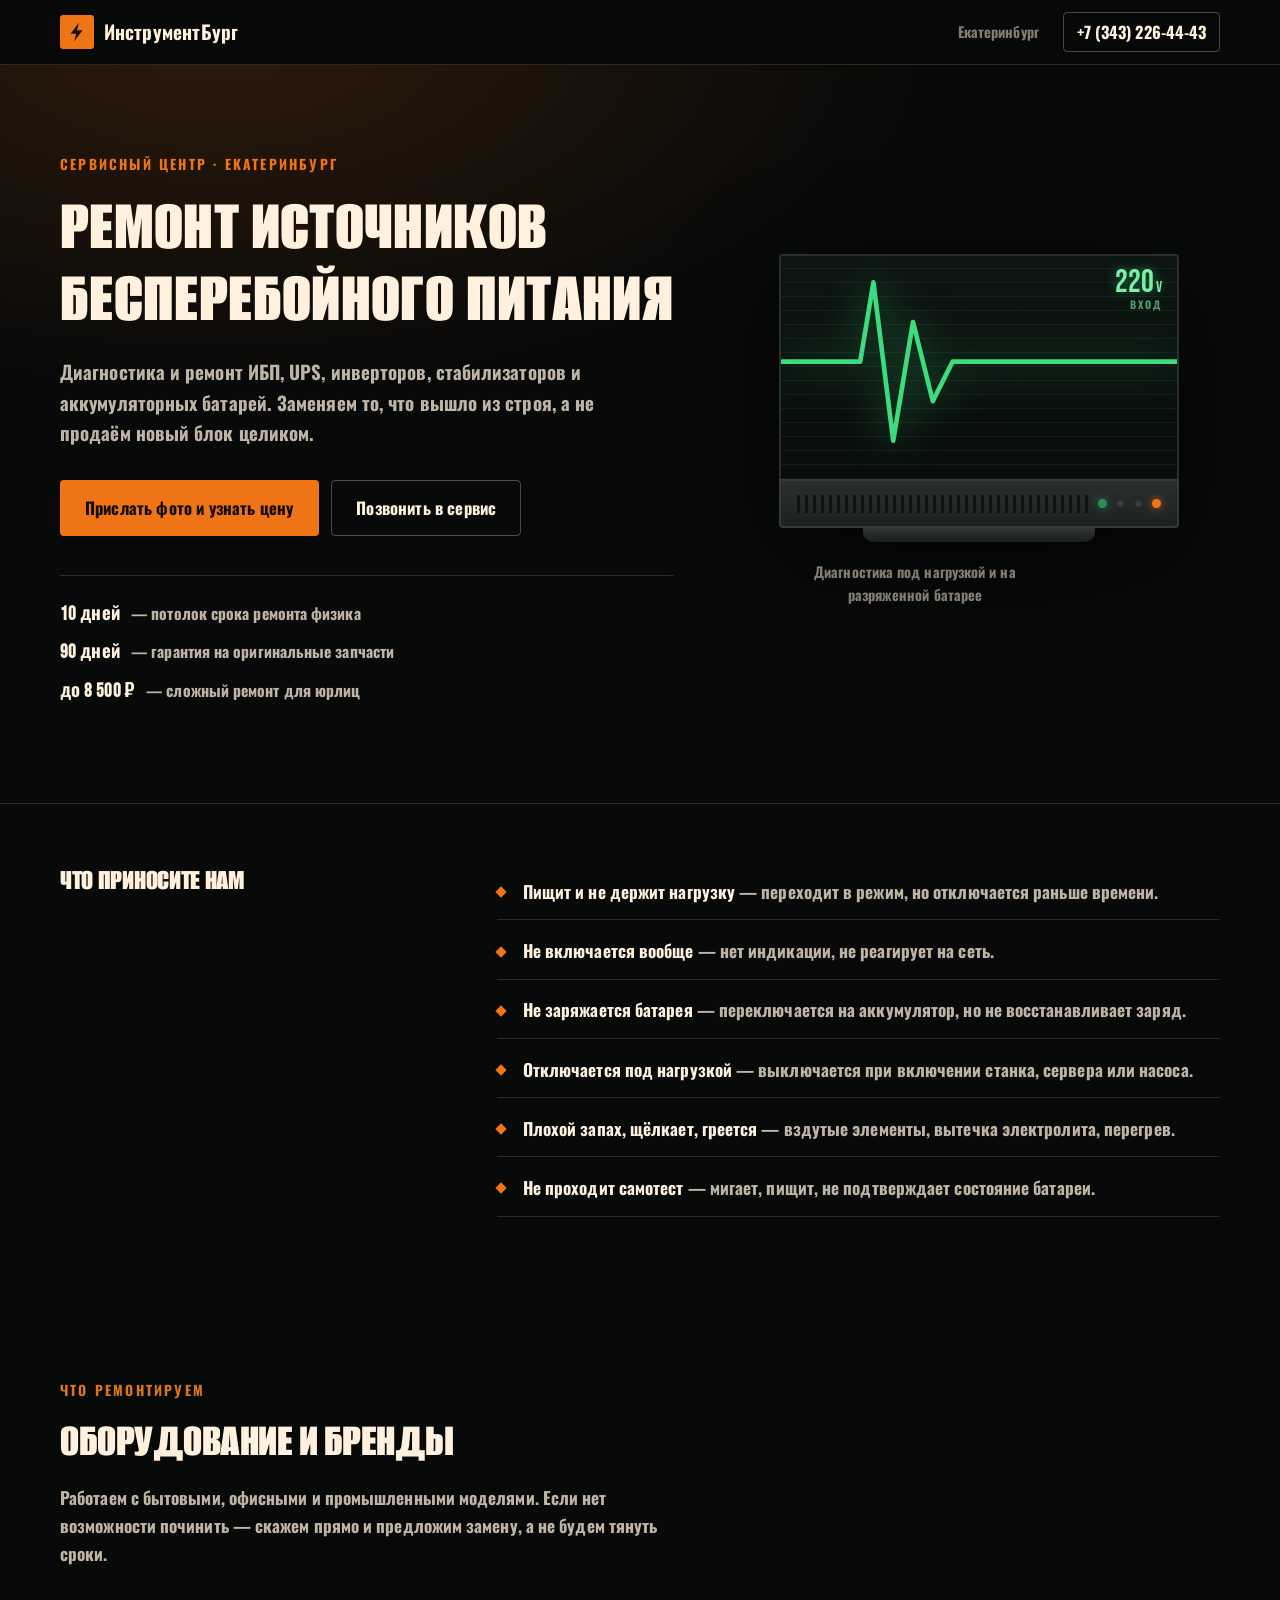
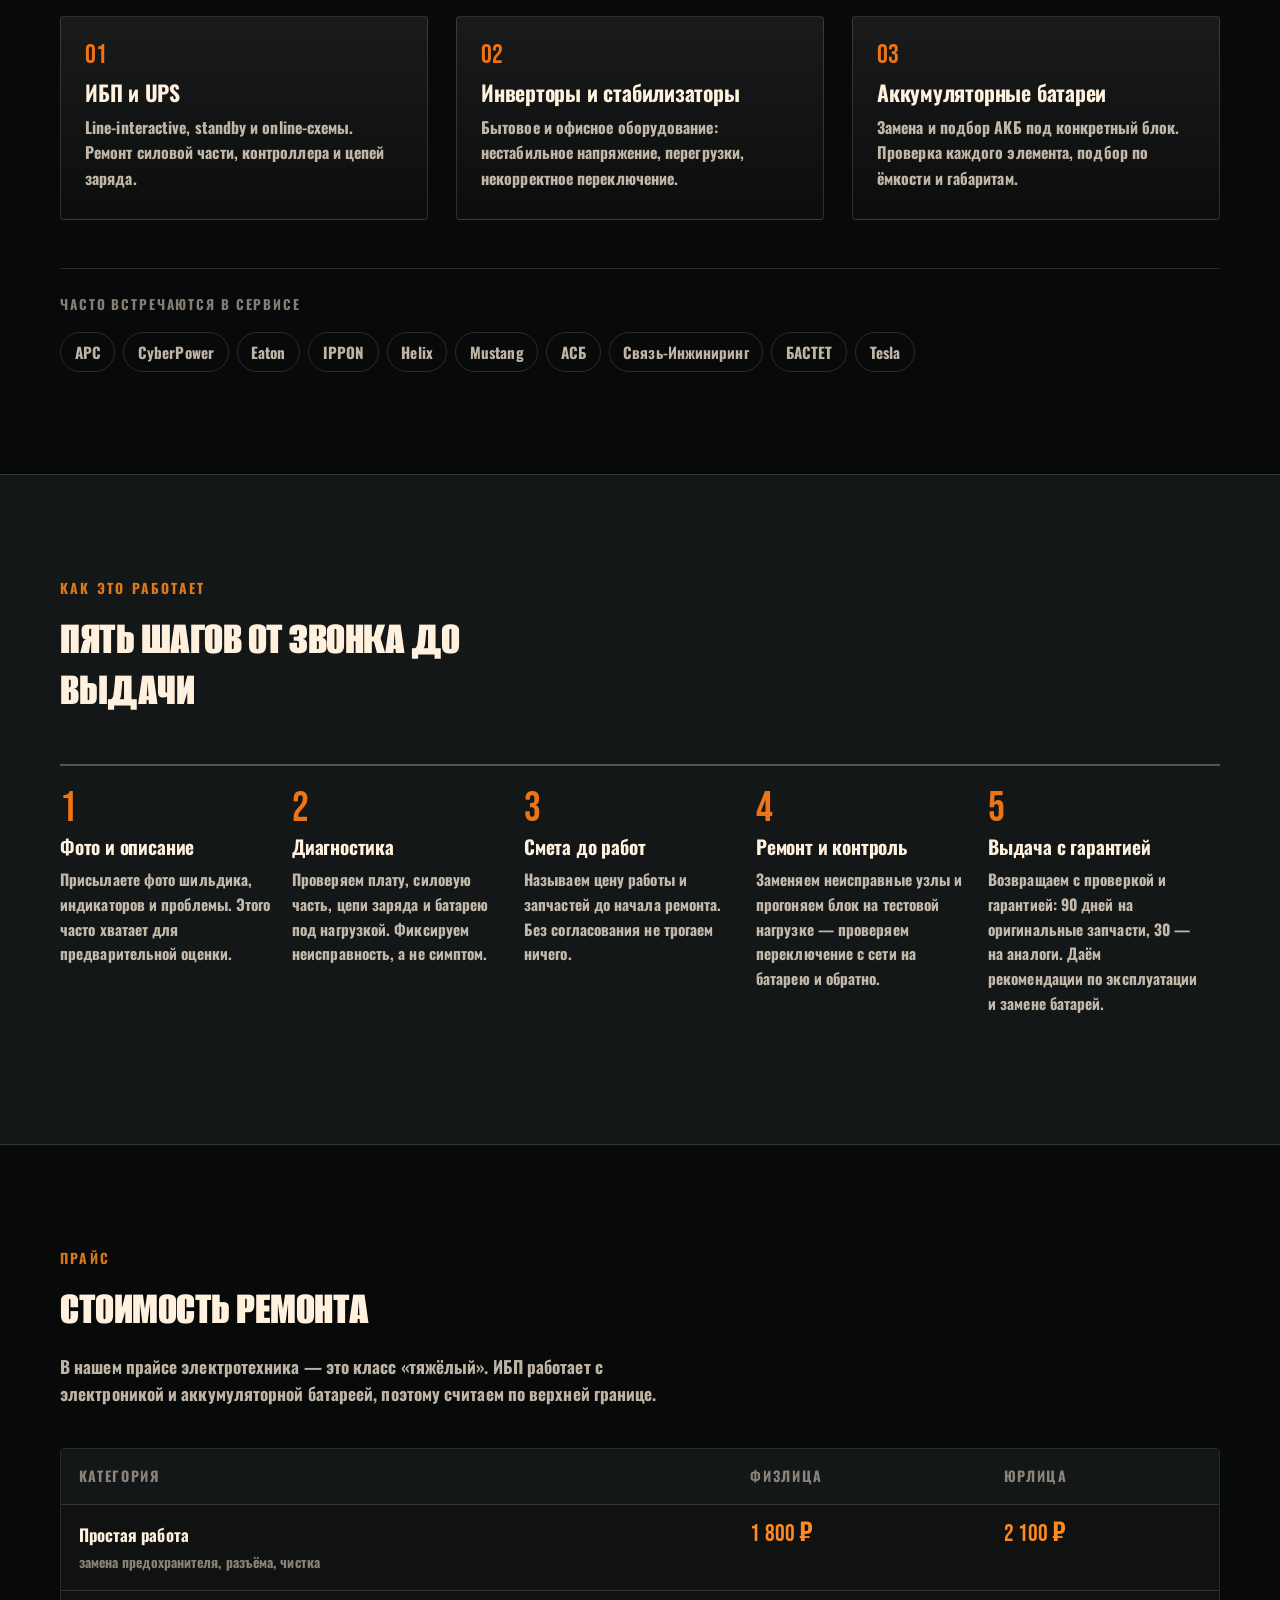
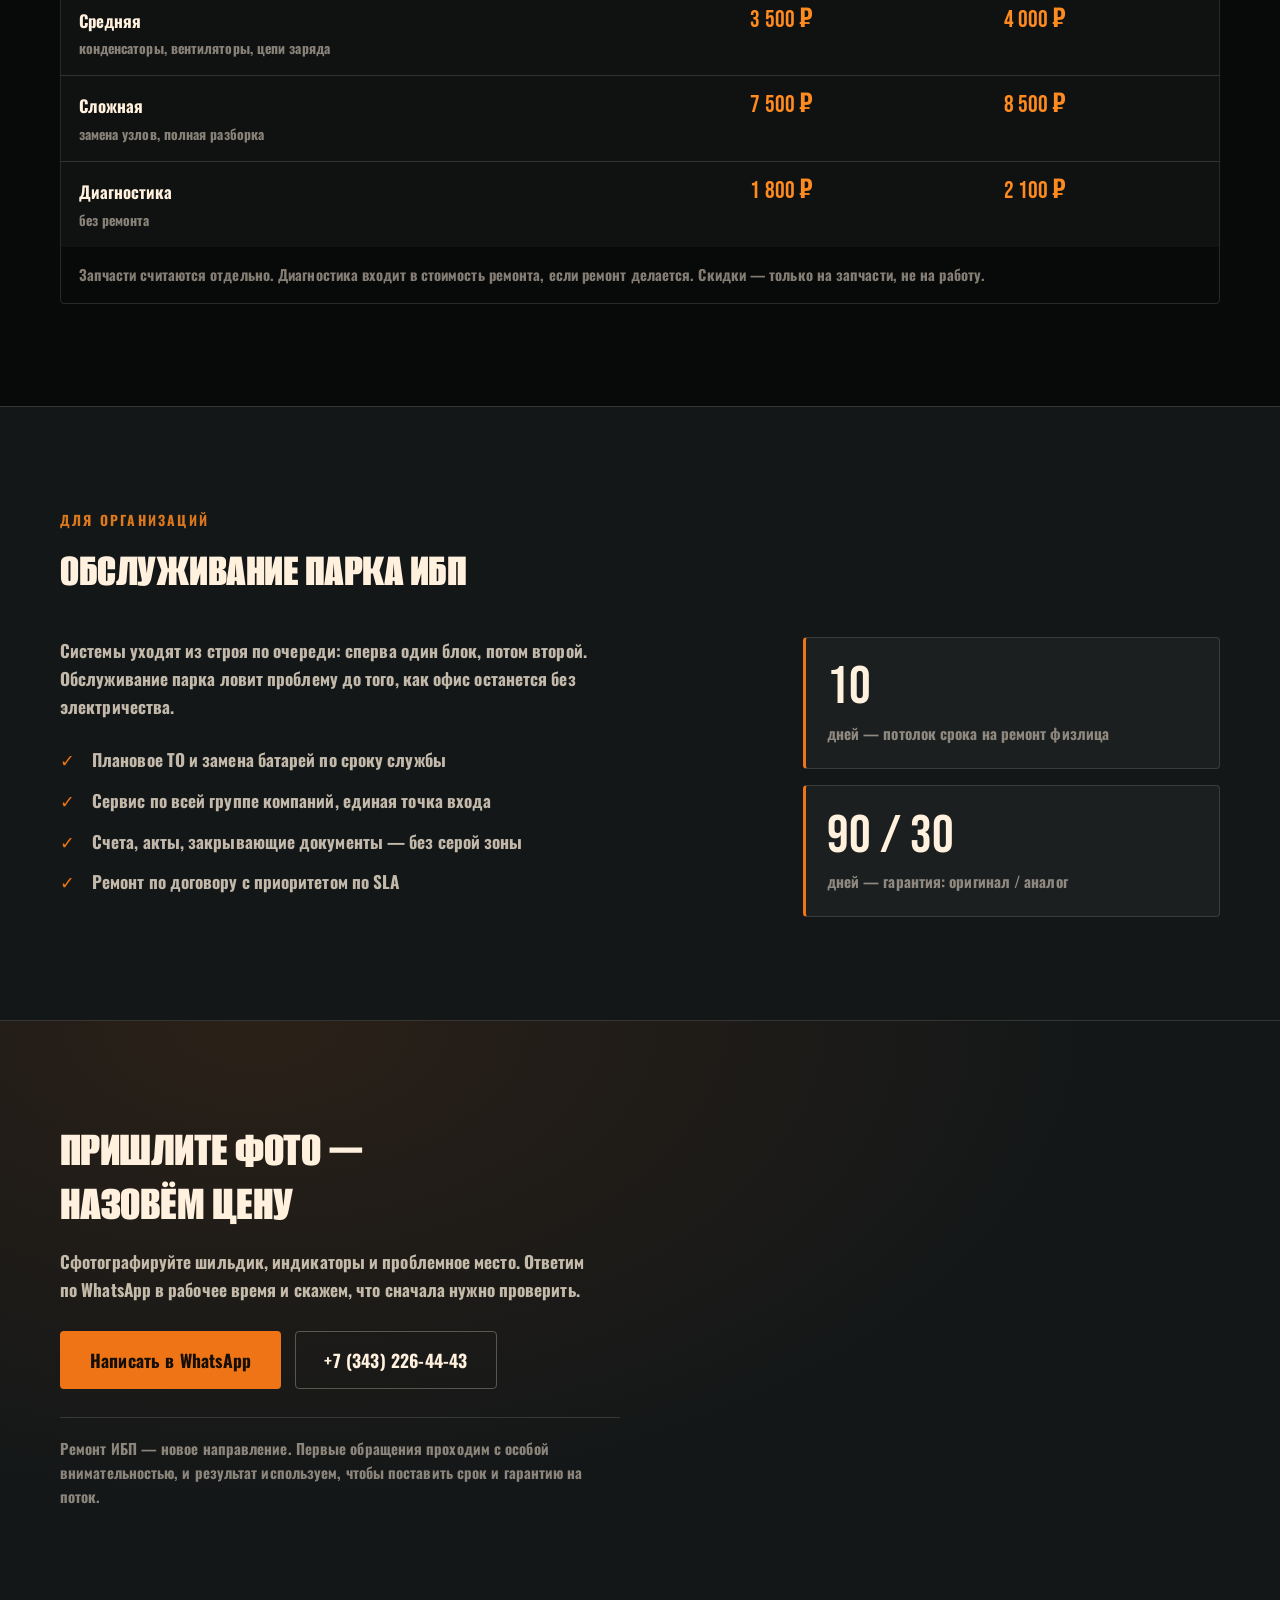
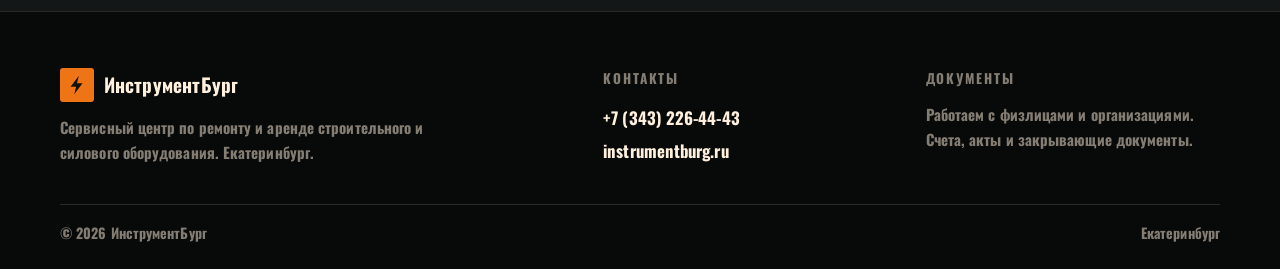
==== index.html @ d1c82e64 "feat: лендинг ремонта ИБП для ИнструментБург Статический лендинг услуги по ремонту источников беспер" ====
<!doctype html>
<html lang="ru">
<head>
<meta charset="utf-8">
<meta name="viewport" content="width=device-width, initial-scale=1">
<title>Ремонт ИБП в Екатеринбурге — ИнструментБург</title>
<meta name="description" content="Диагностика и ремонт источников бесперебойного питания в Екатеринбурге: ИБП, UPS, инверторы, стабилизаторы, аккумуляторные батареи. Замена аккумуляторов, ремонт плат, гарантия. +7 (343) 226-44-43.">
<meta name="theme-color" content="#080909">
<link rel="canonical" href="https://instrumentburg.ru/remont-ibp/">
<meta property="og:type" content="website">
<meta property="og:title" content="Ремонт ИБП в Екатеринбурге — ИнструментБург">
<meta property="og:description" content="Диагностика и ремонт ИБП, UPS, инверторов и стабилизаторов. Замена аккумуляторов, ремонт плат. Гарантия на работу и запчасти.">
<meta property="og:locale" content="ru_RU">
<link rel="icon" href="data:image/svg+xml,%3Csvg xmlns='http://www.w3.org/2000/svg' viewBox='0 0 32 32'%3E%3Crect width='32' height='32' fill='%23080909'/%3E%3Cpath d='M18 4 L8 18 h6 l-2 10 L22 14 h-6 z' fill='%23ef7415'/%3E%3C/svg%3E">
<link rel="stylesheet" href="styles.css">
</head>
<body>
<a class="skip-link" href="#main">К содержанию</a>

<header class="topbar">
  <div class="topbar__inner">
    <a class="brand" href="https://instrumentburg.ru/" aria-label="ИнструментБург, на главную">
      <span class="brand__mark" aria-hidden="true">
        <svg viewBox="0 0 24 24" width="22" height="22"><path d="M14 2 L5 14 h6 l-2 8 L18 10 h-6 z" fill="currentColor"/></svg>
      </span>
      <span class="brand__text">ИнструментБург</span>
    </a>
    <div class="topbar__meta">
      <span class="topbar__place">Екатеринбург</span>
      <a class="topbar__phone" href="tel:+73432264443">+7 (343) 226-44-43</a>
    </div>
  </div>
</header>

<main id="main">

  <section class="hero">
    <div class="hero__glow" aria-hidden="true"></div>
    <div class="wrap hero__inner">
      <div class="hero__copy">
        <p class="kicker">Сервисный центр · Екатеринбург</p>
        <h1 class="hero__title">
          Ремонт источников<br>
          бесперебойного питания
        </h1>
        <p class="hero__lead">
          Диагностика и ремонт ИБП, UPS, инверторов, стабилизаторов и аккумуляторных батарей.
          Заменяем то, что вышло из строя, а не продаём новый блок целиком.
        </p>
        <div class="hero__actions">
          <a class="btn btn--primary" href="#lead">Прислать фото и узнать цену</a>
          <a class="btn btn--ghost" href="tel:+73432264443">Позвонить в сервис</a>
        </div>
        <ul class="hero__facts">
          <li><strong>10 дней</strong> — потолок срока ремонта физика</li>
          <li><strong>90 дней</strong> — гарантия на оригинальные запчасти</li>
          <li><strong>до 8 500 ₽</strong> — сложный ремонт для юрлиц</li>
        </ul>
      </div>

      <div class="hero__visual" aria-hidden="true">
        <div class="scope">
          <div class="scope__screen">
            <svg viewBox="0 0 120 64" preserveAspectRatio="none">
              <polyline class="scope__grid" points="0,32 20,32 24,32 28,8 34,56 40,20 46,44 52,32 120,32"/>
            </svg>
            <div class="scope__readout">
              <span class="scope__val">220<span>V</span></span>
              <span class="scope__label">Вход</span>
            </div>
          </div>
          <div class="scope__body">
            <span class="scope__vents" aria-hidden="true"></span>
            <span class="scope__led scope__led--on"></span>
            <span class="scope__led"></span>
            <span class="scope__led"></span>
            <span class="scope__led scope__led--warn"></span>
          </div>
          <div class="scope__stand" aria-hidden="true"></div>
          <p class="scope__cap">Диагностика под нагрузкой и на разряженной батарее</p>
        </div>
      </div>
    </div>
  </section>

  <section class="section section--tight">
    <div class="wrap">
      <div class="problem">
        <h2 class="problem__q">Что приносите нам</h2>
        <ul class="problem__list">
          <li><b>Пищит и не держит нагрузку</b> — переходит в режим, но отключается раньше времени.</li>
          <li><b>Не включается вообще</b> — нет индикации, не реагирует на сеть.</li>
          <li><b>Не заряжается батарея</b> — переключается на аккумулятор, но не восстанавливает заряд.</li>
          <li><b>Отключается под нагрузкой</b> — выключается при включении станка, сервера или насоса.</li>
          <li><b>Плохой запах, щёлкает, греется</b> — вздутые элементы, вытечка электролита, перегрев.</li>
          <li><b>Не проходит самотест</b> — мигает, пищит, не подтверждает состояние батареи.</li>
        </ul>
      </div>
    </div>
  </section>

  <section class="section" id="devices">
    <div class="wrap">
      <p class="kicker kicker--dim">Что ремонтируем</p>
      <h2 class="section__title">Оборудование и бренды</h2>
      <p class="section__lead">
        Работаем с бытовыми, офисными и промышленными моделями. Если нет возможности починить —
        скажем прямо и предложим замену, а не будем тянуть сроки.
      </p>

      <div class="grid grid--3">
        <article class="card">
          <p class="card__num">01</p>
          <h3 class="card__title">ИБП и UPS</h3>
          <p class="card__text">Line-interactive, standby и online-схемы. Ремонт силовой части, контроллера и цепей заряда.</p>
        </article>
        <article class="card">
          <p class="card__num">02</p>
          <h3 class="card__title">Инверторы и стабилизаторы</h3>
          <p class="card__text">Бытовое и офисное оборудование: нестабильное напряжение, перегрузки, некорректное переключение.</p>
        </article>
        <article class="card">
          <p class="card__num">03</p>
          <h3 class="card__title">Аккумуляторные батареи</h3>
          <p class="card__text">Замена и подбор АКБ под конкретный блок. Проверка каждого элемента, подбор по ёмкости и габаритам.</p>
        </article>
      </div>

      <div class="brands">
        <p class="brands__label">Часто встречаются в сервисе</p>
        <ul class="brands__list">
          <li>APC</li><li>CyberPower</li><li>Eaton</li><li>IPPON</li><li>Helix</li>
          <li>Mustang</li><li>АСБ</li><li>Связь-Инжиниринг</li><li>БАСТЕТ</li><li>Tesla</li>
        </ul>
      </div>
    </div>
  </section>

  <section class="section section--alt" id="work">
    <div class="wrap">
      <p class="kicker kicker--dim">Как это работает</p>
      <h2 class="section__title">Пять шагов от звонка до выдачи</h2>
      <ol class="steps">
        <li class="step">
          <p class="step__n">1</p>
          <h3 class="step__title">Фото и описание</h3>
          <p class="step__text">Присылаете фото шильдика, индикаторов и проблемы. Этого часто хватает для предварительной оценки.</p>
        </li>
        <li class="step">
          <p class="step__n">2</p>
          <h3 class="step__title">Диагностика</h3>
          <p class="step__text">Проверяем плату, силовую часть, цепи заряда и батарею под нагрузкой. Фиксируем неисправность, а не симптом.</p>
        </li>
        <li class="step">
          <p class="step__n">3</p>
          <h3 class="step__title">Смета до работ</h3>
          <p class="step__text">Называем цену работы и запчастей до начала ремонта. Без согласования не трогаем ничего.</p>
        </li>
        <li class="step">
          <p class="step__n">4</p>
          <h3 class="step__title">Ремонт и контроль</h3>
          <p class="step__text">Заменяем неисправные узлы и прогоняем блок на тестовой нагрузке — проверяем переключение с сети на батарею и обратно.</p>
        </li>
        <li class="step">
          <p class="step__n">5</p>
          <h3 class="step__title">Выдача с гарантией</h3>
          <p class="step__text">Возвращаем с проверкой и гарантией: 90 дней на оригинальные запчасти, 30 — на аналоги. Даём рекомендации по эксплуатации и замене батарей.</p>
        </li>
      </ol>
    </div>
  </section>

  <section class="section" id="prices">
    <div class="wrap">
      <p class="kicker kicker--dim">Прайс</p>
      <h2 class="section__title">Стоимость ремонта</h2>
      <p class="section__lead">
        В нашем прайсе электротехника — это класс «тяжёлый». ИБП работает с электроникой и аккумуляторной батареей, поэтому считаем по верхней границе.
      </p>
      <div class="price-wrap">
        <table class="price">
          <caption class="visually-hidden">Стоимость ремонта по категориям для физических и юридических лиц</caption>
          <thead>
            <tr>
              <th scope="col">Категория</th>
              <th scope="col">Физлица</th>
              <th scope="col">Юрлица</th>
            </tr>
          </thead>
          <tbody>
            <tr>
              <th scope="row">Простая работа <small>замена предохранителя, разъёма, чистка</small></th>
              <td>1 800 ₽</td>
              <td>2 100 ₽</td>
            </tr>
            <tr>
              <th scope="row">Средняя <small>конденсаторы, вентиляторы, цепи заряда</small></th>
              <td>3 500 ₽</td>
              <td>4 000 ₽</td>
            </tr>
            <tr>
              <th scope="row">Сложная <small>замена узлов, полная разборка</small></th>
              <td>7 500 ₽</td>
              <td>8 500 ₽</td>
            </tr>
            <tr>
              <th scope="row">Диагностика <small>без ремонта</small></th>
              <td>1 800 ₽</td>
              <td>2 100 ₽</td>
            </tr>
          </tbody>
        </table>
        <p class="price__note">
          Запчасти считаются отдельно. Диагностика входит в стоимость ремонта, если ремонт делается.
          Скидки — только на запчасти, не на работу.
        </p>
      </div>
    </div>
  </section>

  <section class="section section--alt" id="b2b">
    <div class="wrap">
      <p class="kicker kicker--dim">Для организаций</p>
      <h2 class="section__title">Обслуживание парка ИБП</h2>
      <div class="b2b">
        <div class="b2b__copy">
          <p class="b2b__lead">
            Системы уходят из строя по очереди: сперва один блок, потом второй. Обслуживание парка
            ловит проблему до того, как офис останется без электричества.
          </p>
          <ul class="checklist">
            <li>Плановое ТО и замена батарей по сроку службы</li>
            <li>Сервис по всей группе компаний, единая точка входа</li>
            <li>Счета, акты, закрывающие документы — без серой зоны</li>
            <li>Ремонт по договору с приоритетом по SLA</li>
          </ul>
        </div>
        <div class="b2b__side">
          <div class="stat">
            <p class="stat__num">10</p>
            <p class="stat__cap">дней — потолок срока на ремонт физлица</p>
          </div>
          <div class="stat">
            <p class="stat__num">90 / 30</p>
            <p class="stat__cap">дней — гарантия: оригинал / аналог</p>
          </div>
        </div>
      </div>
    </div>
  </section>

  <section class="section section--cta" id="lead">
    <div class="wrap cta">
      <div class="cta__copy">
        <h2 class="cta__title">Пришлите фото — назовём цену</h2>
        <p class="cta__lead">
          Сфотографируйте шильдик, индикаторы и проблемное место. Ответим по WhatsApp
          в рабочее время и скажем, что сначала нужно проверить.
        </p>
      </div>
      <div class="cta__actions">
        <a class="btn btn--primary btn--lg" href="https://wa.me/73432264443?text=%D0%97%D0%B4%D1%80%D0%B0%D0%B2%D1%81%D1%82%D0%B2%D1%83%D0%B9%D1%82%D0%B5%21%20%D0%A0%D0%B5%D0%BC%D0%BE%D0%BD%D1%82%20%D0%98%D0%91%D0%9F.%20%D0%9F%D1%80%D0%B8%D1%88%D0%BB%D1%8E%20%D1%84%D0%BE%D1%82%D0%BE%20%D0%B8%20%D0%BE%D0%BF%D0%B8%D1%81%D0%B0%D0%BD%D0%B8%D0%B5%20%E2%80%94%20%D0%BF%D0%BE%D0%B4%D1%81%D0%BA%D0%B0%D0%B6%D0%B8%D1%82%D0%B5%2C%20%D1%87%D1%82%D0%BE%20%D1%81%D0%BD%D0%B0%D1%87%D0%B0%D0%BB%D0%B0%20%D0%BF%D1%80%D0%BE%D0%B2%D0%B5%D1%80%D0%B8%D1%82%D1%8C%20%D0%B8%20%D1%81%D0%BA%D0%BE%D0%BB%D1%8C%D0%BA%D0%BE%20%D0%B1%D1%83%D0%B4%D0%B5%D1%82%20%D1%81%D1%82%D0%BE%D0%B8%D1%82%D1%8C." data-track="wa">Написать в WhatsApp</a>
        <a class="btn btn--ghost btn--lg" href="tel:+73432264443">+7 (343) 226-44-43</a>
      </div>
      <p class="cta__note">Ремонт ИБП — новое направление. Первые обращения проходим с особой внимательностью, и результат используем, чтобы поставить срок и гарантию на поток.</p>
    </div>
  </section>

</main>

<footer class="footer">
  <div class="wrap footer__inner">
    <div class="footer__col">
      <a class="brand brand--footer" href="https://instrumentburg.ru/">
        <span class="brand__mark" aria-hidden="true">
          <svg viewBox="0 0 24 24" width="22" height="22"><path d="M14 2 L5 14 h6 l-2 8 L18 10 h-6 z" fill="currentColor"/></svg>
        </span>
        <span class="brand__text">ИнструментБург</span>
      </a>
      <p class="footer__text">Сервисный центр по ремонту и аренде строительного и силового оборудования. Екатеринбург.</p>
    </div>
    <div class="footer__col">
      <p class="footer__label">Контакты</p>
      <a class="footer__link" href="tel:+73432264443">+7 (343) 226-44-43</a>
      <a class="footer__link" href="https://instrumentburg.ru/">instrumentburg.ru</a>
    </div>
    <div class="footer__col">
      <p class="footer__label">Документы</p>
      <p class="footer__text">Работаем с физлицами и организациями. Счета, акты и закрывающие документы.</p>
    </div>
  </div>
  <div class="wrap footer__bottom">
    <p class="footer__copy">© 2026 ИнструментБург</p>
    <p class="footer__copy">Екатеринбург</p>
  </div>
</footer>

<script src="js/main.js"></script>
</body>
</html>
---- styles.css ----
/* ИнструментБург — ремонт ИБП
   Палитра и типографика продолжают бренд-систему ИнструментБург
   (тёмный металл + оранжевый акцент, Oswald/Alumni Sans). */

@font-face {
  font-family: "Oswald IB";
  font-style: normal;
  font-weight: 500;
  font-display: swap;
  src: url("assets/fonts/oswald-700.ttf") format("truetype");
}

@font-face {
  font-family: "Alumni IB";
  font-style: normal;
  font-weight: 900;
  font-display: swap;
  src: url("assets/fonts/alumni-sans-900.ttf") format("truetype");
}

@font-face {
  font-family: "Bebas IB";
  font-style: normal;
  font-weight: 400;
  font-display: swap;
  src: url("assets/fonts/bebas-neue.ttf") format("truetype");
}

:root {
  --bg: #080909;
  --bg-soft: #101212;
  --bg-alt: #141718;
  --metal: #1e2122;
  --metal-2: #2a2e2f;
  --line: rgba(255, 241, 221, 0.14);
  --line-strong: rgba(255, 241, 221, 0.28);
  --ink: #fff1dd;
  --ink-soft: rgba(255, 241, 221, 0.74);
  --ink-dim: rgba(255, 241, 221, 0.5);
  --accent: #ef7415;
  --accent-hot: #ff8a1f;
  --accent-dark: #9f3e07;
  --ok: #2e8d55;

  --display: "Alumni IB", "Oswald IB", "DejaVu Sans Condensed", sans-serif;
  --heading: "Oswald IB", "DejaVu Sans Condensed", sans-serif;
  --body: "Oswald IB", "DejaVu Sans Condensed", system-ui, sans-serif;
  --numeric: "Bebas IB", "Oswald IB", sans-serif;

  --wrap: 1160px;
  --gap: clamp(1rem, 2.4vw, 1.75rem);
  --section-y: clamp(3.5rem, 8vw, 6.5rem);
  --radius: 4px;
  --speed: 180ms;
}

*,
*::before,
*::after {
  box-sizing: border-box;
}

html {
  -webkit-text-size-adjust: 100%;
  scroll-behavior: smooth;
}

body {
  margin: 0;
  background: var(--bg);
  color: var(--ink);
  font-family: var(--body);
  font-size: clamp(1rem, 0.96rem + 0.2vw, 1.075rem);
  line-height: 1.62;
  letter-spacing: 0.005em;
  -webkit-font-smoothing: antialiased;
  text-rendering: optimizeLegibility;
}

img,
svg {
  display: block;
  max-width: 100%;
}

a {
  color: inherit;
  text-decoration: none;
}

h1,
h2,
h3 {
  margin: 0;
  line-height: 1.06;
  letter-spacing: -0.01em;
}

p {
  margin: 0;
}

ul,
ol {
  margin: 0;
  padding: 0;
  list-style: none;
}

:focus-visible {
  outline: 2px solid var(--accent-hot);
  outline-offset: 3px;
  border-radius: 2px;
}

.visually-hidden {
  position: absolute;
  width: 1px;
  height: 1px;
  padding: 0;
  margin: -1px;
  overflow: hidden;
  clip: rect(0 0 0 0);
  white-space: nowrap;
  border: 0;
}

.skip-link {
  position: absolute;
  left: 1rem;
  top: -3rem;
  z-index: 60;
  padding: 0.6rem 1rem;
  background: var(--accent);
  color: #14100a;
  font-weight: 700;
  transition: top var(--speed) ease;
}

.skip-link:focus {
  top: 1rem;
}

.wrap {
  width: min(100% - 2.5rem, var(--wrap));
  margin-inline: auto;
}

/* ---------- Topbar ---------- */

.topbar {
  position: sticky;
  top: 0;
  z-index: 40;
  background: rgba(8, 9, 9, 0.86);
  backdrop-filter: blur(12px);
  border-bottom: 1px solid var(--line);
}

.topbar__inner {
  width: min(100% - 2.5rem, var(--wrap));
  margin-inline: auto;
  min-height: 64px;
  display: flex;
  align-items: center;
  justify-content: space-between;
  gap: 1rem;
}

.brand {
  display: inline-flex;
  align-items: center;
  gap: 0.6rem;
  font-family: var(--heading);
  font-size: 1.2rem;
  letter-spacing: 0.01em;
}

.brand__mark {
  display: grid;
  place-items: center;
  width: 34px;
  height: 34px;
  background: var(--accent);
  color: #14100a;
  border-radius: 3px;
}

.brand__text {
  white-space: nowrap;
}

.topbar__meta {
  display: flex;
  align-items: center;
  gap: clamp(0.75rem, 2vw, 1.5rem);
  font-family: var(--heading);
}

.topbar__place {
  color: var(--ink-dim);
  font-size: 0.9rem;
}

.topbar__phone {
  color: var(--ink);
  font-size: 1.02rem;
  padding: 0.35rem 0.8rem;
  border: 1px solid var(--line-strong);
  border-radius: var(--radius);
  transition: border-color var(--speed) ease, color var(--speed) ease;
}

.topbar__phone:hover {
  border-color: var(--accent);
  color: var(--accent-hot);
}

/* ---------- Hero ---------- */

.hero {
  position: relative;
  overflow: hidden;
  padding-block: clamp(3rem, 7vw, 5.5rem) clamp(3.5rem, 8vw, 6rem);
  border-bottom: 1px solid var(--line);
}

.hero__glow {
  position: absolute;
  inset: -40% 20% auto -10%;
  height: 90%;
  background: radial-gradient(ellipse at 30% 40%, rgba(239, 116, 21, 0.16), transparent 62%);
  pointer-events: none;
}

.hero__inner {
  position: relative;
  display: grid;
  grid-template-columns: minmax(0, 1.12fr) minmax(0, 0.88fr);
  gap: clamp(2rem, 5vw, 4rem);
  align-items: center;
}

.kicker {
  font-family: var(--heading);
  font-size: 0.86rem;
  font-weight: 500;
  letter-spacing: 0.16em;
  text-transform: uppercase;
  color: var(--accent);
  margin-bottom: 0.9rem;
}

.kicker--dim {
  color: var(--accent-hot);
  opacity: 0.85;
}

.hero__title {
  font-family: var(--display);
  font-size: clamp(2.5rem, 6.4vw, 4.6rem);
  line-height: 0.98;
  text-transform: uppercase;
  letter-spacing: 0.005em;
}

.hero__lead {
  max-width: 56ch;
  margin-top: 1.4rem;
  color: var(--ink-soft);
  font-size: clamp(1.02rem, 0.98rem + 0.35vw, 1.18rem);
}

.hero__actions {
  display: flex;
  flex-wrap: wrap;
  gap: 0.8rem;
  margin-top: 2rem;
}

.btn {
  display: inline-flex;
  align-items: center;
  justify-content: center;
  gap: 0.5rem;
  min-height: 52px;
  padding: 0.85rem 1.5rem;
  font-family: var(--heading);
  font-size: 1.04rem;
  font-weight: 500;
  letter-spacing: 0.01em;
  border: 1px solid transparent;
  border-radius: var(--radius);
  cursor: pointer;
  transition: background var(--speed) ease, border-color var(--speed) ease,
    color var(--speed) ease, transform var(--speed) ease;
}

.btn:active {
  transform: translateY(1px);
}

.btn--primary {
  background: var(--accent);
  color: #150e05;
  font-weight: 700;
}

.btn--primary:hover {
  background: var(--accent-hot);
}

.btn--ghost {
  border-color: var(--line-strong);
  color: var(--ink);
}

.btn--ghost:hover {
  border-color: var(--accent);
  color: var(--accent-hot);
}

.btn--lg {
  min-height: 58px;
  padding-inline: 1.8rem;
  font-size: 1.1rem;
}

.hero__facts {
  display: grid;
  gap: 0.55rem;
  margin-top: 2.4rem;
  padding-top: 1.5rem;
  border-top: 1px solid var(--line);
  color: var(--ink-soft);
  font-size: 0.98rem;
}

.hero__facts strong {
  color: var(--ink);
  font-family: var(--numeric);
  font-size: 1.16rem;
  letter-spacing: 0.02em;
  margin-right: 0.4rem;
}

/* ---------- Hero visual: осциллограф ---------- */

.hero__visual {
  display: grid;
  place-items: center;
}

.scope {
  width: min(100%, 400px);
  display: grid;
  gap: 0;
  filter: drop-shadow(0 26px 50px rgba(0, 0, 0, 0.55));
}

.scope__screen {
  position: relative;
  aspect-ratio: 16 / 9;
  background: linear-gradient(180deg, #0d1512, #080d0b);
  border: 2px solid var(--metal-2);
  border-bottom: 0;
  border-radius: var(--radius) var(--radius) 0 0;
  overflow: hidden;
}

.scope__screen::after {
  content: "";
  position: absolute;
  inset: 0;
  background: repeating-linear-gradient(
    0deg,
    rgba(46, 141, 85, 0.14) 0 1px,
    transparent 1px 14px
  );
  pointer-events: none;
}

.scope__grid {
  position: absolute;
  inset: 14% 6%;
  width: 88%;
  height: 72%;
  fill: none;
  stroke: #3ddc7f;
  stroke-width: 1.4;
  stroke-linejoin: round;
  filter: drop-shadow(0 0 6px rgba(61, 220, 127, 0.6));
}

.scope__readout {
  position: absolute;
  top: 0.7rem;
  right: 0.9rem;
  display: grid;
  justify-items: end;
  font-family: var(--numeric);
  line-height: 1;
}

.scope__val {
  font-size: 2rem;
  color: #7cf0a8;
  text-shadow: 0 0 12px rgba(61, 220, 127, 0.5);
}

.scope__val span {
  font-size: 1rem;
  margin-left: 0.15rem;
}

.scope__label {
  font-family: var(--heading);
  font-size: 0.66rem;
  letter-spacing: 0.2em;
  text-transform: uppercase;
  color: rgba(124, 240, 168, 0.62);
}

.scope__body {
  display: flex;
  align-items: center;
  gap: 0.55rem;
  padding: 0.85rem 1rem;
  background: linear-gradient(180deg, var(--metal-2), var(--metal));
  border: 2px solid #35393a;
  border-radius: 0 0 var(--radius) var(--radius);
}

.scope__vents {
  flex: 1;
  height: 18px;
  background: repeating-linear-gradient(
    90deg,
    rgba(0, 0, 0, 0.55) 0 3px,
    transparent 3px 8px
  );
  border-radius: 2px;
}

.scope__led {
  width: 9px;
  height: 9px;
  border-radius: 50%;
  background: #3a3f40;
  box-shadow: inset 0 0 3px rgba(0, 0, 0, 0.8);
}

.scope__led--on {
  background: var(--ok);
  box-shadow: 0 0 9px rgba(46, 141, 85, 0.85);
}

.scope__led--warn {
  background: var(--accent);
  box-shadow: 0 0 9px rgba(239, 116, 21, 0.8);
}

.scope__stand {
  width: 58%;
  height: 14px;
  margin-inline: auto;
  background: linear-gradient(180deg, #333738, #1a1d1e);
  border-radius: 0 0 10px 10px;
}

.scope__cap {
  margin-top: 1.1rem;
  max-width: 34ch;
  text-align: center;
  color: var(--ink-dim);
  font-size: 0.9rem;
}

/* ---------- Sections ---------- */

.section {
  padding-block: var(--section-y);
}

.section--tight {
  padding-block: clamp(2.5rem, 5vw, 3.75rem);
}

.section--alt {
  background: var(--bg-alt);
  border-block: 1px solid var(--line);
}

.section__title {
  font-family: var(--display);
  font-size: clamp(1.95rem, 4.2vw, 3rem);
  text-transform: uppercase;
  max-width: 24ch;
}

.section__lead {
  max-width: 68ch;
  margin-top: 1.1rem;
  color: var(--ink-soft);
}

/* ---------- Problem ---------- */

.problem {
  display: grid;
  grid-template-columns: minmax(0, 0.7fr) minmax(0, 1.3fr);
  gap: clamp(1.5rem, 4vw, 3rem);
  align-items: start;
}

.problem__q {
  font-family: var(--display);
  font-size: clamp(1.4rem, 2.6vw, 1.9rem);
  text-transform: uppercase;
  color: var(--ink);
  position: sticky;
  top: 92px;
}

.problem__list {
  display: grid;
  gap: 0.2rem;
}

.problem__list li {
  padding: 0.85rem 0 0.85rem 1.6rem;
  border-bottom: 1px solid var(--line);
  color: var(--ink-soft);
  position: relative;
}

.problem__list li::before {
  content: "";
  position: absolute;
  left: 0;
  top: 1.5rem;
  width: 8px;
  height: 8px;
  background: var(--accent);
  transform: rotate(45deg);
}

.problem__list b {
  color: var(--ink);
  font-weight: 500;
}

/* ---------- Cards ---------- */

.grid {
  display: grid;
  gap: var(--gap);
  margin-top: clamp(2rem, 4vw, 3rem);
}

.grid--3 {
  grid-template-columns: repeat(auto-fit, minmax(260px, 1fr));
}

.card {
  padding: 1.6rem 1.5rem 1.7rem;
  background: linear-gradient(180deg, rgba(42, 46, 47, 0.5), rgba(16, 18, 18, 0.5));
  border: 1px solid var(--line);
  border-radius: var(--radius);
  display: grid;
  gap: 0.7rem;
  align-content: start;
  transition: border-color var(--speed) ease, transform var(--speed) ease;
}

.card:hover {
  border-color: rgba(239, 116, 21, 0.5);
  transform: translateY(-2px);
}

.card__num {
  font-family: var(--numeric);
  font-size: 1.7rem;
  line-height: 1;
  color: var(--accent);
}

.card__title {
  font-family: var(--heading);
  font-size: 1.35rem;
  font-weight: 500;
}

.card__text {
  color: var(--ink-soft);
  font-size: 0.99rem;
}

/* ---------- Brands ---------- */

.brands {
  margin-top: clamp(2rem, 4vw, 3rem);
  padding-top: 1.6rem;
  border-top: 1px solid var(--line);
}

.brands__label {
  font-family: var(--heading);
  font-size: 0.84rem;
  letter-spacing: 0.14em;
  text-transform: uppercase;
  color: var(--ink-dim);
}

.brands__list {
  display: flex;
  flex-wrap: wrap;
  gap: 0.5rem;
  margin-top: 1rem;
}

.brands__list li {
  padding: 0.4rem 0.85rem;
  border: 1px solid var(--line);
  border-radius: 999px;
  color: var(--ink-soft);
  font-size: 0.95rem;
  transition: border-color var(--speed) ease, color var(--speed) ease;
}

.brands__list li:hover {
  border-color: var(--line-strong);
  color: var(--ink);
}

/* ---------- Steps ---------- */

.steps {
  display: grid;
  grid-template-columns: repeat(auto-fit, minmax(230px, 1fr));
  gap: 0;
  margin-top: clamp(2rem, 4vw, 3rem);
  counter-reset: step;
}

.step {
  padding: 1.5rem 1.3rem 1.6rem 0;
  border-top: 2px solid var(--line-strong);
  display: grid;
  gap: 0.6rem;
  align-content: start;
}

.step__n {
  font-family: var(--numeric);
  font-size: 2.6rem;
  line-height: 0.9;
  color: var(--accent);
}

.step__title {
  font-family: var(--heading);
  font-size: 1.2rem;
  font-weight: 500;
}

.step__text {
  color: var(--ink-soft);
  font-size: 0.96rem;
}

/* ---------- Price table ---------- */

.price-wrap {
  margin-top: clamp(1.75rem, 3.5vw, 2.5rem);
  overflow-x: auto;
  border: 1px solid var(--line);
  border-radius: var(--radius);
}

.price {
  width: 100%;
  min-width: 560px;
  border-collapse: collapse;
  background: var(--bg-soft);
}

.price th,
.price td {
  padding: 1rem 1.1rem;
  text-align: left;
  vertical-align: top;
  border-bottom: 1px solid var(--line);
}

.price thead th {
  font-family: var(--heading);
  font-weight: 500;
  font-size: 0.88rem;
  letter-spacing: 0.12em;
  text-transform: uppercase;
  color: var(--ink-dim);
  background: var(--bg-alt);
}

.price tbody tr:last-child th,
.price tbody tr:last-child td {
  border-bottom: 0;
}

.price tbody th {
  font-family: var(--heading);
  font-size: 1.05rem;
  font-weight: 500;
  color: var(--ink);
}

.price tbody th small {
  display: block;
  margin-top: 0.2rem;
  font-family: var(--body);
  font-size: 0.86rem;
  font-weight: 400;
  color: var(--ink-dim);
}

.price td {
  font-family: var(--numeric);
  font-size: 1.5rem;
  line-height: 1.1;
  color: var(--accent-hot);
  white-space: nowrap;
}

.price__note {
  padding: 1rem 1.1rem;
  color: var(--ink-dim);
  font-size: 0.92rem;
}

/* ---------- B2B ---------- */

.b2b {
  display: grid;
  grid-template-columns: minmax(0, 1.25fr) minmax(0, 0.75fr);
  gap: clamp(1.75rem, 4vw, 3rem);
  align-items: start;
  margin-top: clamp(1.75rem, 3.5vw, 2.5rem);
}

.b2b__lead {
  color: var(--ink-soft);
  max-width: 60ch;
}

.checklist {
  display: grid;
  gap: 0.8rem;
  margin-top: 1.6rem;
}

.checklist li {
  position: relative;
  padding-left: 2rem;
  color: var(--ink-soft);
}

.checklist li::before {
  content: "✓";
  position: absolute;
  left: 0;
  top: -0.05rem;
  color: var(--accent);
  font-size: 1.1rem;
  font-weight: 700;
}

.b2b__side {
  display: grid;
  gap: 1rem;
}

.stat {
  padding: 1.4rem 1.3rem;
  background: rgba(42, 46, 47, 0.4);
  border: 1px solid var(--line);
  border-left: 3px solid var(--accent);
  border-radius: var(--radius);
}

.stat__num {
  font-family: var(--numeric);
  font-size: clamp(2.4rem, 5vw, 3.4rem);
  line-height: 1;
  color: var(--ink);
}

.stat__cap {
  margin-top: 0.4rem;
  color: var(--ink-dim);
  font-size: 0.95rem;
}

/* ---------- CTA ---------- */

.section--cta {
  background: radial-gradient(ellipse at 20% 0%, rgba(239, 116, 21, 0.1), transparent 58%), var(--bg-alt);
}

.cta {
  display: grid;
  gap: 1.75rem;
}

.cta__title {
  font-family: var(--display);
  font-size: clamp(2rem, 4.6vw, 3.2rem);
  text-transform: uppercase;
  max-width: 22ch;
}

.cta__lead {
  max-width: 60ch;
  margin-top: 1rem;
  color: var(--ink-soft);
}

.cta__actions {
  display: flex;
  flex-wrap: wrap;
  gap: 0.85rem;
}

.cta__note {
  max-width: 70ch;
  color: var(--ink-dim);
  font-size: 0.93rem;
  padding-top: 1.1rem;
  border-top: 1px solid var(--line);
}

/* ---------- Footer ---------- */

.footer {
  border-top: 1px solid var(--line);
  padding-block: clamp(2.5rem, 5vw, 3.5rem) 1.5rem;
  background: var(--bg);
}

.footer__inner {
  display: grid;
  grid-template-columns: minmax(0, 1.4fr) minmax(0, 0.8fr) minmax(0, 0.8fr);
  gap: var(--gap);
}

.footer__text {
  margin-top: 0.8rem;
  max-width: 46ch;
  color: var(--ink-dim);
  font-size: 0.94rem;
}

.footer__label {
  font-family: var(--heading);
  font-size: 0.84rem;
  letter-spacing: 0.14em;
  text-transform: uppercase;
  color: var(--ink-dim);
  margin-bottom: 0.7rem;
}

.footer__link {
  display: block;
  color: var(--ink);
  font-family: var(--heading);
  font-size: 1.05rem;
  padding-block: 0.2rem;
  transition: color var(--speed) ease;
}

.footer__link:hover {
  color: var(--accent-hot);
}

.footer__bottom {
  display: flex;
  flex-wrap: wrap;
  justify-content: space-between;
  gap: 0.5rem;
  margin-top: 2.25rem;
  padding-top: 1.1rem;
  border-top: 1px solid var(--line);
}

.footer__copy {
  color: var(--ink-dim);
  font-size: 0.88rem;
}

/* ---------- Responsive ---------- */

@media (max-width: 960px) {
  .hero__inner,
  .problem,
  .b2b,
  .footer__inner {
    grid-template-columns: 1fr;
  }

  .hero__visual {
    order: -1;
  }

  .problem__q {
    position: static;
  }
}

@media (max-width: 640px) {
  .topbar__place {
    display: none;
  }

  .topbar__inner {
    min-height: 58px;
  }

  .hero__actions .btn,
  .cta__actions .btn {
    width: 100%;
  }

  .scope {
    max-width: 320px;
  }

  .steps {
    grid-template-columns: 1fr;
  }

  .step {
    padding-right: 0;
  }
}

@media (prefers-reduced-motion: reduce) {
  html {
    scroll-behavior: auto;
  }

  *,
  *::before,
  *::after {
    animation-duration: 0.01ms !important;
    animation-iteration-count: 1 !important;
    transition-duration: 0.01ms !important;
  }
}
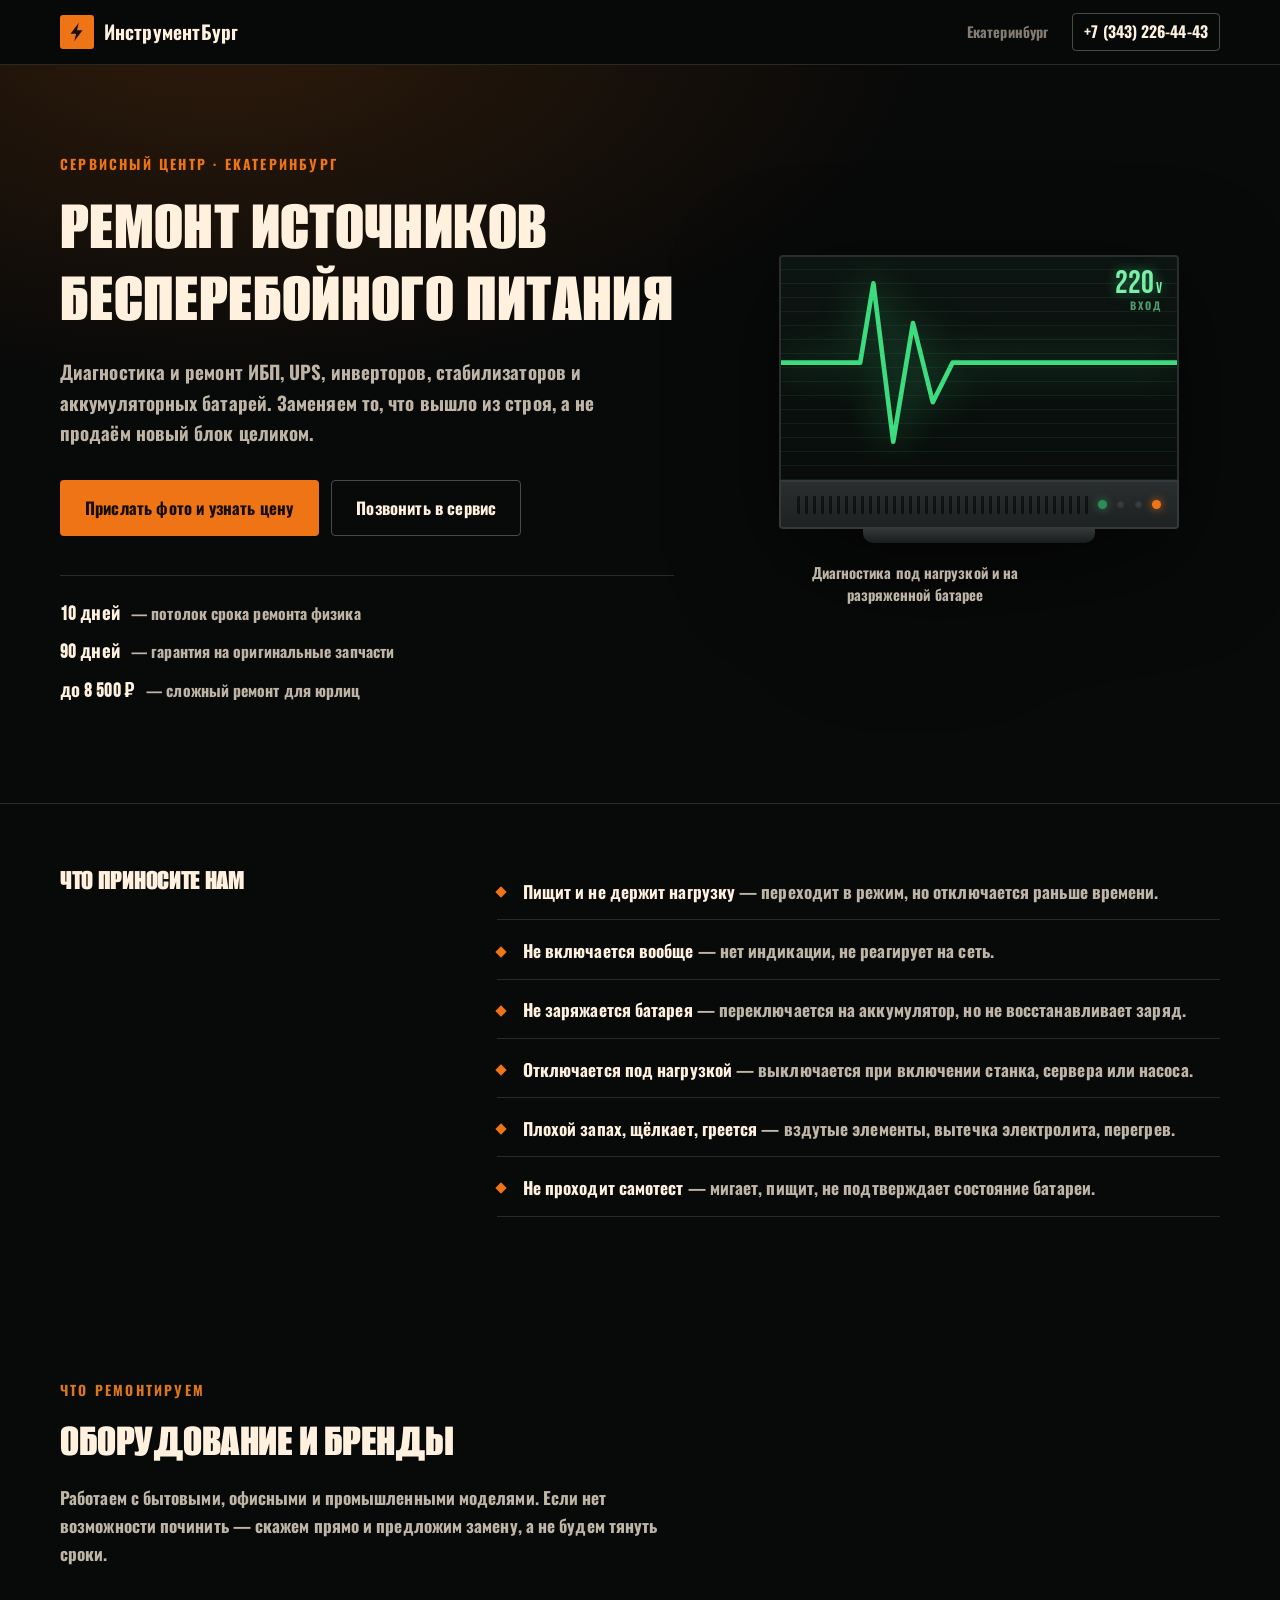
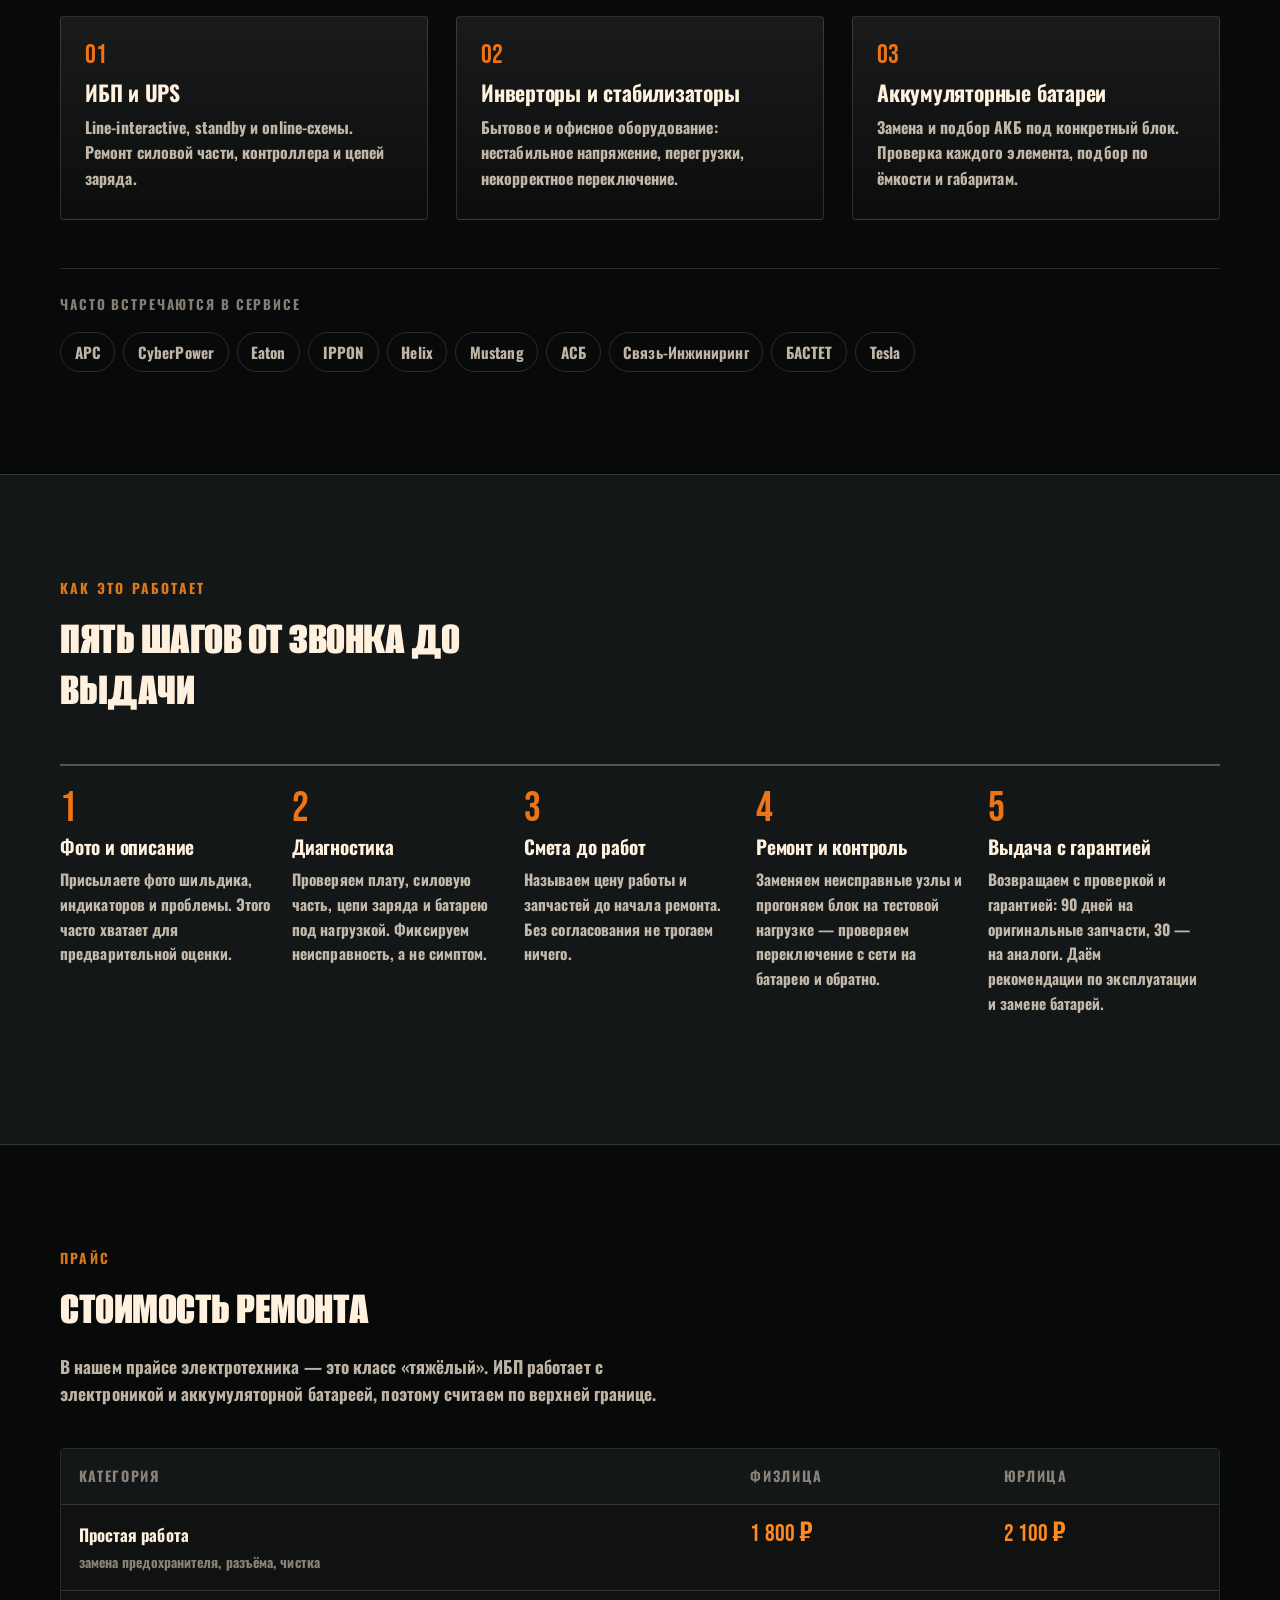
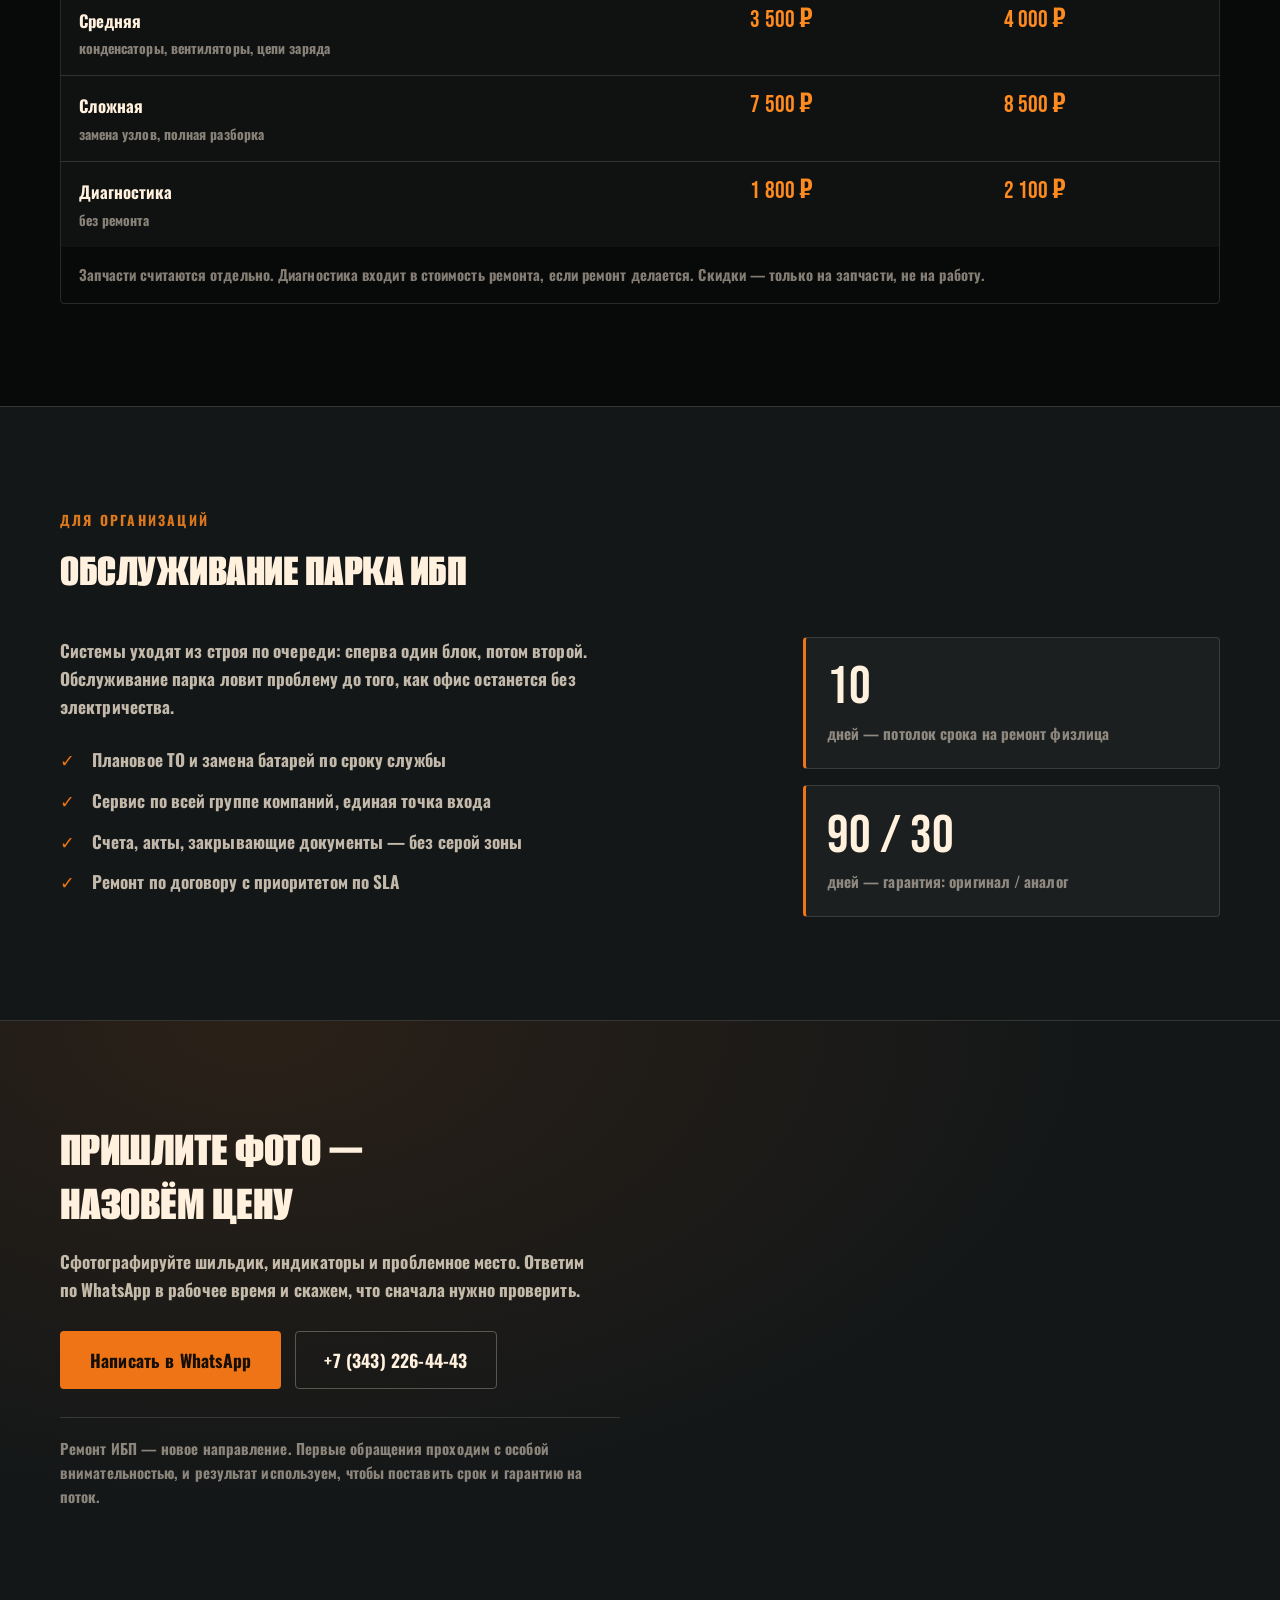
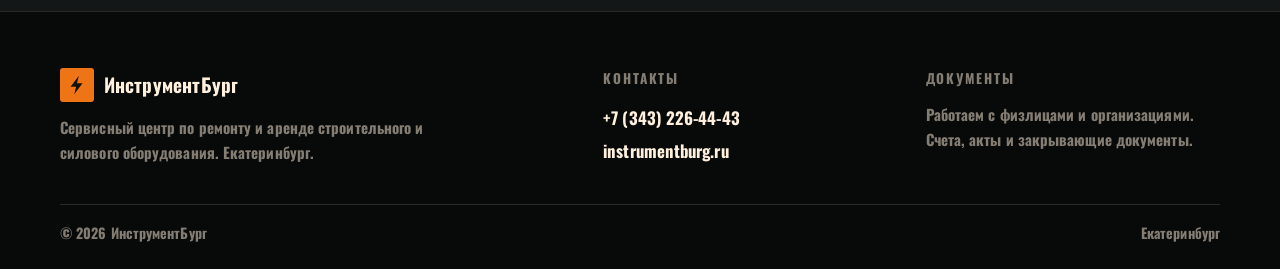
==== commit bf360cc9: "fix: версионировать ссылку на CSS, чтобы обойти кэш GitHub Pages" ====
--- a/index.html
+++ b/index.html
@@ -12,7 +12,7 @@
 <meta property="og:description" content="Диагностика и ремонт ИБП, UPS, инверторов и стабилизаторов. Замена аккумуляторов, ремонт плат. Гарантия на работу и запчасти.">
 <meta property="og:locale" content="ru_RU">
 <link rel="icon" href="data:image/svg+xml,%3Csvg xmlns='http://www.w3.org/2000/svg' viewBox='0 0 32 32'%3E%3Crect width='32' height='32' fill='%23080909'/%3E%3Cpath d='M18 4 L8 18 h6 l-2 10 L22 14 h-6 z' fill='%23ef7415'/%3E%3C/svg%3E">
-<link rel="stylesheet" href="styles.css">
+<link rel="stylesheet" href="styles.css?v=3">
 </head>
 <body>
 <a class="skip-link" href="#main">К содержанию</a>
--- a/styles.css
+++ b/styles.css
@@ -204,10 +204,11 @@
 
 .topbar__phone {
   color: var(--ink);
-  font-size: 1.02rem;
-  padding: 0.35rem 0.8rem;
+  font-size: clamp(0.82rem, 0.74rem + 0.3vw, 1rem);
+  padding: 0.35rem 0.7rem;
   border: 1px solid var(--line-strong);
   border-radius: var(--radius);
+  white-space: nowrap;
   transition: border-color var(--speed) ease, color var(--speed) ease;
 }
 
@@ -285,6 +286,7 @@
   gap: 0.5rem;
   min-height: 52px;
   padding: 0.85rem 1.5rem;
+  white-space: nowrap;
   font-family: var(--heading);
   font-size: 1.04rem;
   font-weight: 500;
@@ -472,8 +474,9 @@
   margin-top: 1.1rem;
   max-width: 34ch;
   text-align: center;
-  color: var(--ink-dim);
-  font-size: 0.9rem;
+  color: var(--ink-soft);
+  font-size: 0.92rem;
+  line-height: 1.5;
 }
 
 /* ---------- Sections ---------- */
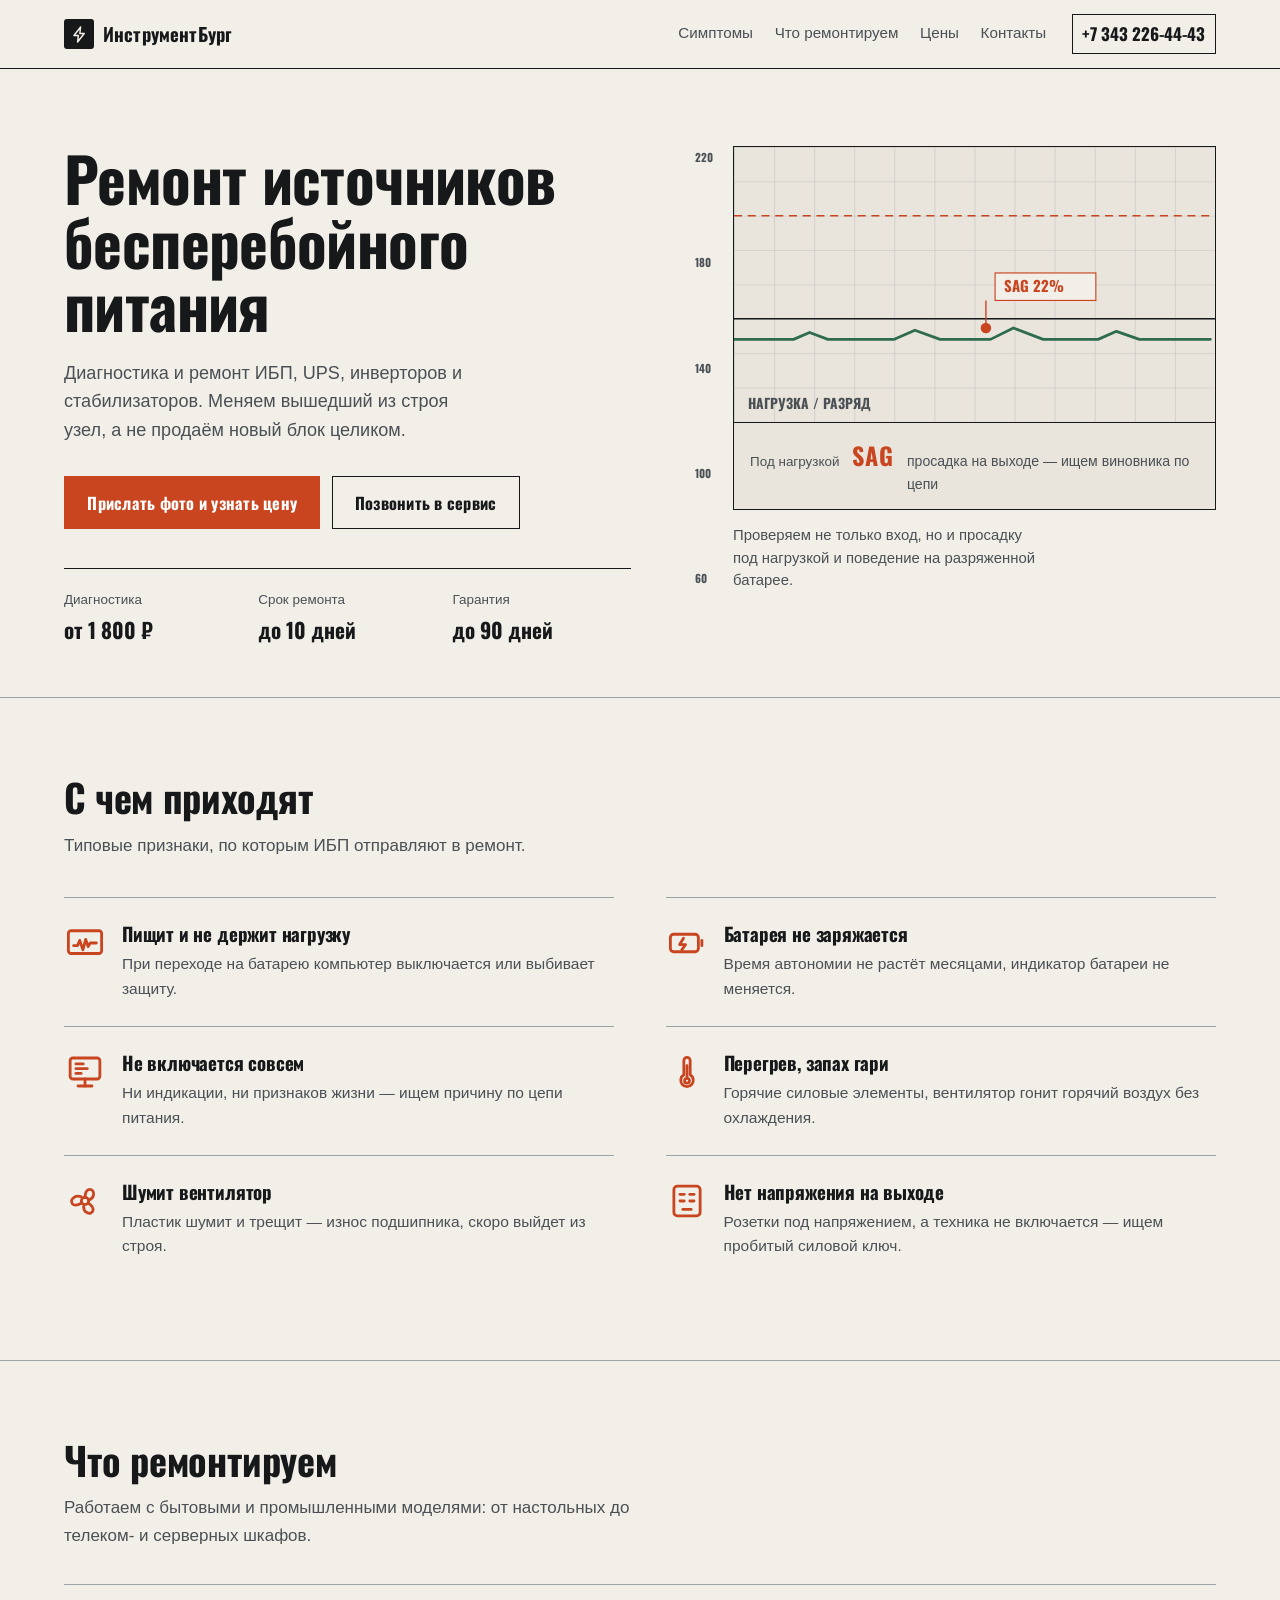
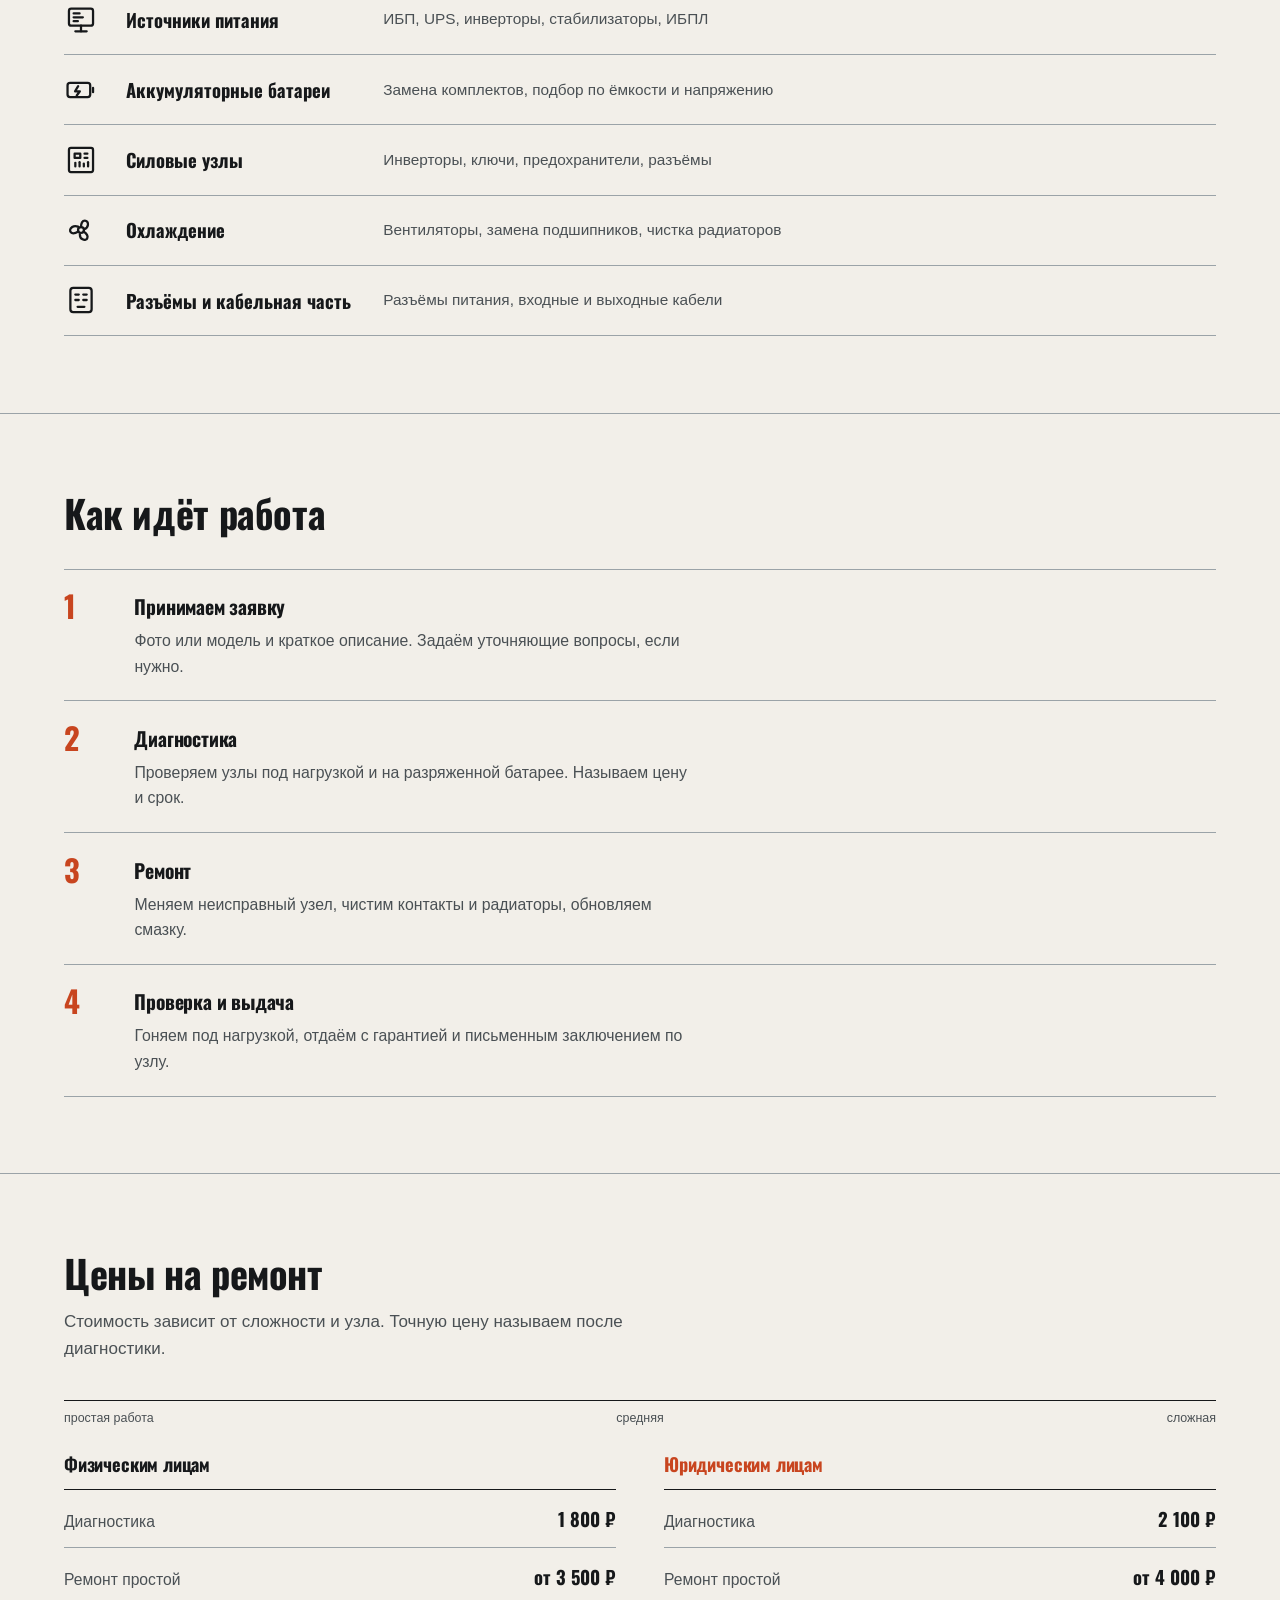
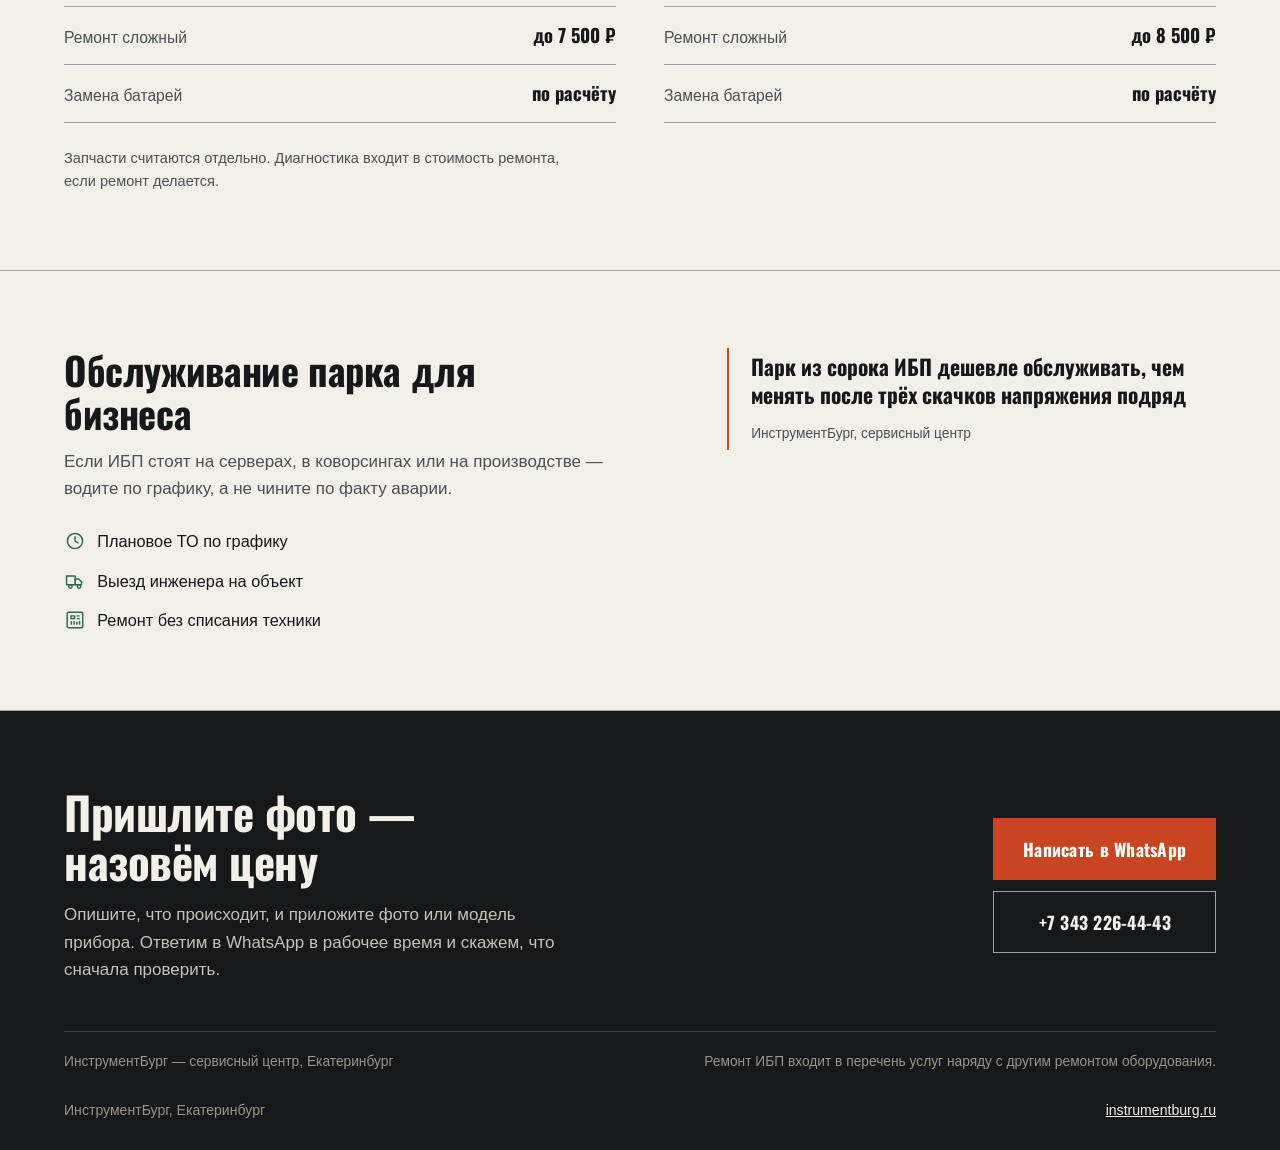
==== commit 639ff127: "feat: ревизия 2 — светлая схема вместо тёмного шаблона Полностью переписаны разметка и стили: - пали" ====
--- a/index.html
+++ b/index.html
@@ -4,297 +4,377 @@
 <meta charset="utf-8">
 <meta name="viewport" content="width=device-width, initial-scale=1">
 <title>Ремонт ИБП в Екатеринбурге — ИнструментБург</title>
-<meta name="description" content="Диагностика и ремонт источников бесперебойного питания в Екатеринбурге: ИБП, UPS, инверторы, стабилизаторы, аккумуляторные батареи. Замена аккумуляторов, ремонт плат, гарантия. +7 (343) 226-44-43.">
-<meta name="theme-color" content="#080909">
-<link rel="canonical" href="https://instrumentburg.ru/remont-ibp/">
+<meta name="description" content="Диагностика и ремонт источников бесперебойного питания, UPS, инверторов и стабилизаторов в Екатеринбурге. От 1 800 ₽, срок до 10 дней, гарантия до 90 дней.">
 <meta property="og:type" content="website">
 <meta property="og:title" content="Ремонт ИБП в Екатеринбурге — ИнструментБург">
-<meta property="og:description" content="Диагностика и ремонт ИБП, UPS, инверторов и стабилизаторов. Замена аккумуляторов, ремонт плат. Гарантия на работу и запчасти.">
+<meta property="og:description" content="Диагностика и ремонт источников бесперебойного питания. От 1 800 ₽, срок до 10 дней.">
 <meta property="og:locale" content="ru_RU">
-<link rel="icon" href="data:image/svg+xml,%3Csvg xmlns='http://www.w3.org/2000/svg' viewBox='0 0 32 32'%3E%3Crect width='32' height='32' fill='%23080909'/%3E%3Cpath d='M18 4 L8 18 h6 l-2 10 L22 14 h-6 z' fill='%23ef7415'/%3E%3C/svg%3E">
-<link rel="stylesheet" href="styles.css?v=3">
+<meta name="theme-color" content="#F2EFE9">
+<link rel="icon" href="data:image/svg+xml,%3Csvg xmlns='http://www.w3.org/2000/svg' viewBox='0 0 32 32'%3E%3Crect width='32' height='32' fill='%23F2EFE9'/%3E%3Cpath d='M18 4 L8 18 h6 l-2 10 L22 14 h-6 z' fill='%2316181A'/%3E%3C/svg%3E">
+<link rel="preload" href="assets/fonts/oswald-700.ttf" as="font" type="font/ttf" crossorigin>
+<link rel="stylesheet" href="styles.css?v=5">
 </head>
 <body>
-<a class="skip-link" href="#main">К содержанию</a>
-
-<header class="topbar">
-  <div class="topbar__inner">
-    <a class="brand" href="https://instrumentburg.ru/" aria-label="ИнструментБург, на главную">
+<a class="skip" href="#main">К содержанию</a>
+
+<header class="top">
+  <div class="wrap top__row">
+    <a class="brand" href="#main" aria-label="ИнструментБург">
       <span class="brand__mark" aria-hidden="true">
-        <svg viewBox="0 0 24 24" width="22" height="22"><path d="M14 2 L5 14 h6 l-2 8 L18 10 h-6 z" fill="currentColor"/></svg>
+        <svg viewBox="0 0 24 24" fill="none" stroke="currentColor" stroke-width="1.8" stroke-linecap="round" stroke-linejoin="round"><path d="M13.4 2.5L5 13.2h5.6l-1 8.3 8.4-10.7h-5.6z"/></svg>
       </span>
-      <span class="brand__text">ИнструментБург</span>
+      <span class="brand__name">ИнструментБург</span>
     </a>
-    <div class="topbar__meta">
-      <span class="topbar__place">Екатеринбург</span>
-      <a class="topbar__phone" href="tel:+73432264443">+7 (343) 226-44-43</a>
-    </div>
+    <nav class="top__nav" aria-label="Разделы страницы">
+      <a href="#symptoms">Симптомы</a>
+      <a href="#scope">Что ремонтируем</a>
+      <a href="#price">Цены</a>
+      <a href="#contact">Контакты</a>
+    </nav>
+    <a class="top__phone" href="tel:+73432264443">+7 343 226-44-43</a>
   </div>
 </header>
 
 <main id="main">
 
   <section class="hero">
-    <div class="hero__glow" aria-hidden="true"></div>
-    <div class="wrap hero__inner">
-      <div class="hero__copy">
-        <p class="kicker">Сервисный центр · Екатеринбург</p>
-        <h1 class="hero__title">
-          Ремонт источников<br>
-          бесперебойного питания
-        </h1>
+    <div class="wrap hero__grid">
+      <div class="hero__text">
+        <h1 class="hero__title">Ремонт источников<br>бесперебойного питания</h1>
         <p class="hero__lead">
-          Диагностика и ремонт ИБП, UPS, инверторов, стабилизаторов и аккумуляторных батарей.
-          Заменяем то, что вышло из строя, а не продаём новый блок целиком.
+          Диагностика и ремонт ИБП, UPS, инверторов и стабилизаторов.
+          Меняем вышедший из строя узел, а не продаём новый блок целиком.
         </p>
-        <div class="hero__actions">
-          <a class="btn btn--primary" href="#lead">Прислать фото и узнать цену</a>
-          <a class="btn btn--ghost" href="tel:+73432264443">Позвонить в сервис</a>
-        </div>
-        <ul class="hero__facts">
-          <li><strong>10 дней</strong> — потолок срока ремонта физика</li>
-          <li><strong>90 дней</strong> — гарантия на оригинальные запчасти</li>
-          <li><strong>до 8 500 ₽</strong> — сложный ремонт для юрлиц</li>
+        <div class="hero__acts">
+          <a class="btn btn--key" href="#contact">Прислать фото и узнать цену</a>
+          <a class="btn" href="tel:+73432264443">Позвонить в сервис</a>
+        </div>
+        <dl class="hero__facts">
+          <div><dt>Диагностика</dt><dd>от 1 800 ₽</dd></div>
+          <div><dt>Срок ремонта</dt><dd>до 10 дней</dd></div>
+          <div><dt>Гарантия</dt><dd>до 90 дней</dd></div>
+        </dl>
+      </div>
+
+      <figure class="bench">
+        <div class="bench__scale" aria-hidden="true">
+          <span>220</span><span>180</span><span>140</span><span>100</span><span>60</span>
+        </div>
+        <div class="bench__paper">
+          <svg class="bench__scope" viewBox="0 0 420 240" fill="none" role="img" aria-label="График нагрузки с отметкой просадки напряжения">
+            <defs>
+              <pattern id="benchgrid" width="35" height="30" patternUnits="userSpaceOnUse">
+                <path d="M35 0H0v30" stroke="var(--steel)" stroke-width="1" opacity=".55"/>
+              </pattern>
+            </defs>
+            <rect width="420" height="240" fill="url(#benchgrid)"/>
+            <path d="M0 150h420" stroke="var(--ink)" stroke-width="1.4"/>
+            <path d="M0 60h420" stroke="var(--signal)" stroke-width="1.3" stroke-dasharray="7 5"/>
+            <path d="M0 168h52l14-6 16 6h58l18-8 22 8h44l20-10 26 10h48l16-7 20 7h62"
+                  stroke="var(--safe)" stroke-width="2.4" stroke-linecap="round" stroke-linejoin="round"/>
+            <circle cx="220" cy="158" r="4.6" fill="var(--signal)"/>
+            <path d="M220 158v-24" stroke="var(--signal)" stroke-width="1.2"/>
+            <rect x="228" y="110" width="88" height="24" fill="var(--paper)" stroke="var(--signal)" stroke-width="1"/>
+            <text x="236" y="127" font-family="Oswald IB, sans-serif" font-size="13" fill="var(--signal)">SAG 22%</text>
+            <text x="12" y="229" font-family="Oswald IB, sans-serif" font-size="12" fill="var(--graphite)">НАГРУЗКА / РАЗРЯД</text>
+          </svg>
+          <div class="bench__readout">
+            <span class="bench__tag">Под нагрузкой</span>
+            <span class="bench__val">SAG</span>
+            <span class="bench__note">просадка на выходе — ищем виновника по цепи</span>
+          </div>
+        </div>
+        <figcaption class="bench__cap">
+          Проверяем не только вход, но и просадку под нагрузкой и поведение на разряженной батарее.
+        </figcaption>
+      </figure>
+    </div>
+  </section>
+
+  <section class="symptoms" id="symptoms">
+    <div class="wrap">
+      <h2 class="sec__title">С чем приходят</h2>
+      <p class="sec__lead">Типовые признаки, по которым ИБП отправляют в ремонт.</p>
+      <ul class="sym-list">
+        <li>
+          <span class="sym__icon"><svg aria-hidden="true" viewBox="0 0 24 24" fill="none" stroke="currentColor" stroke-width="1.6" stroke-linecap="round" stroke-linejoin="round">
+    <rect x="2.5" y="5" width="19" height="13" rx="1.6"/>
+    <path d="M5.5 13.5h2.2l1.3-3 1.8 5.4 1.6-6 1.4 4.2 1.2-2.1h3.5"/>
+  </svg></span>
+          <div>
+            <h3>Пищит и не держит нагрузку</h3>
+            <p>При переходе на батарею компьютер выключается или выбивает защиту.</p>
+          </div>
+        </li>
+        <li>
+          <span class="sym__icon"><svg aria-hidden="true" viewBox="0 0 24 24" fill="none" stroke="currentColor" stroke-width="1.6" stroke-linecap="round" stroke-linejoin="round">
+    <rect x="2.5" y="7" width="16" height="10" rx="1.8"/>
+    <path d="M20.5 10.5v3"/>
+    <path d="M10 9.3l-2.2 3.6h3.4L9 15.9"/>
+  </svg></span>
+          <div>
+            <h3>Батарея не заряжается</h3>
+            <p>Время автономии не растёт месяцами, индикатор батареи не меняется.</p>
+          </div>
+        </li>
+        <li>
+          <span class="sym__icon"><svg aria-hidden="true" viewBox="0 0 24 24" fill="none" stroke="currentColor" stroke-width="1.6" stroke-linecap="round" stroke-linejoin="round">
+    <rect x="3.5" y="4" width="17" height="12" rx="1.6"/>
+    <path d="M8 20h8"/>
+    <path d="M12 16v4"/>
+    <path d="M6.8 7.4h4.2"/>
+    <path d="M6.8 10.1h6.5"/>
+    <path d="M6.8 12.8h3"/>
+  </svg></span>
+          <div>
+            <h3>Не включается совсем</h3>
+            <p>Ни индикации, ни признаков жизни — ищем причину по цепи питания.</p>
+          </div>
+        </li>
+        <li>
+          <span class="sym__icon"><svg aria-hidden="true" viewBox="0 0 24 24" fill="none" stroke="currentColor" stroke-width="1.6" stroke-linecap="round" stroke-linejoin="round">
+    <path d="M13.8 13.6V5.4a1.8 1.8 0 0 0-3.6 0v8.2a3.6 3.6 0 1 0 3.6 0z"/>
+    <path d="M12 8.4v6.4"/>
+    <circle cx="12" cy="17" r="1.4"/>
+  </svg></span>
+          <div>
+            <h3>Перегрев, запах гари</h3>
+            <p>Горячие силовые элементы, вентилятор гонит горячий воздух без охлаждения.</p>
+          </div>
+        </li>
+        <li>
+          <span class="sym__icon"><svg aria-hidden="true" viewBox="0 0 24 24" fill="none" stroke="currentColor" stroke-width="1.6" stroke-linecap="round" stroke-linejoin="round">
+    <circle cx="12" cy="12" r="2.1"/>
+    <path d="M12 9.9c0-2.6 1-4.6 2.7-4.6 1.4 0 2.4 1.3 2.2 3-.2 1.6-1.3 2.6-2.6 3.1"/>
+    <path d="M13.7 13.1c2.2 1.4 3.3 3 2.8 4.5-.4 1.3-1.9 1.8-3.4 1-1.4-.7-1.9-2.1-1.9-3.5"/>
+    <path d="M10.2 13.1c-2.3 1.3-4.2 1.9-5.4.5-1-1.2-.5-2.7 1-3.7 1.3-.9 2.8-.8 4.1-.3"/>
+  </svg></span>
+          <div>
+            <h3>Шумит вентилятор</h3>
+            <p>Пластик шумит и трещит — износ подшипника, скоро выйдет из строя.</p>
+          </div>
+        </li>
+        <li>
+          <span class="sym__icon"><svg aria-hidden="true" viewBox="0 0 24 24" fill="none" stroke="currentColor" stroke-width="1.6" stroke-linecap="round" stroke-linejoin="round">
+    <rect x="4.5" y="3.5" width="15" height="17" rx="2"/>
+    <path d="M8 8.2h2.4"/>
+    <path d="M13.6 8.2H16"/>
+    <path d="M8 12h2.4"/>
+    <path d="M13.6 12H16"/>
+    <path d="M9.6 16.8h4.8"/>
+  </svg></span>
+          <div>
+            <h3>Нет напряжения на выходе</h3>
+            <p>Розетки под напряжением, а техника не включается — ищем пробитый силовой ключ.</p>
+          </div>
+        </li>
+      </ul>
+    </div>
+  </section>
+
+  <section class="scope" id="scope">
+    <div class="wrap">
+      <h2 class="sec__title">Что ремонтируем</h2>
+      <p class="sec__lead">
+        Работаем с бытовыми и промышленными моделями: от настольных до телеком- и серверных шкафов.
+      </p>
+      <ul class="spec">
+        <li>
+          <span class="spec__mark"><svg aria-hidden="true" viewBox="0 0 24 24" fill="none" stroke="currentColor" stroke-width="1.6" stroke-linecap="round" stroke-linejoin="round">
+    <rect x="3.5" y="4" width="17" height="12" rx="1.6"/>
+    <path d="M8 20h8"/>
+    <path d="M12 16v4"/>
+    <path d="M6.8 7.4h4.2"/>
+    <path d="M6.8 10.1h6.5"/>
+    <path d="M6.8 12.8h3"/>
+  </svg></span>
+          <span class="spec__name">Источники питания</span>
+          <span class="spec__sub">ИБП, UPS, инверторы, стабилизаторы, ИБПЛ</span>
+        </li>
+        <li>
+          <span class="spec__mark"><svg aria-hidden="true" viewBox="0 0 24 24" fill="none" stroke="currentColor" stroke-width="1.6" stroke-linecap="round" stroke-linejoin="round">
+    <rect x="2.5" y="7" width="16" height="10" rx="1.8"/>
+    <path d="M20.5 10.5v3"/>
+    <path d="M10 9.3l-2.2 3.6h3.4L9 15.9"/>
+  </svg></span>
+          <span class="spec__name">Аккумуляторные батареи</span>
+          <span class="spec__sub">Замена комплектов, подбор по ёмкости и напряжению</span>
+        </li>
+        <li>
+          <span class="spec__mark"><svg aria-hidden="true" viewBox="0 0 24 24" fill="none" stroke="currentColor" stroke-width="1.6" stroke-linecap="round" stroke-linejoin="round">
+    <rect x="3.5" y="3.5" width="17" height="17" rx="1.4"/>
+    <path d="M7.5 7.5h4v3h-4z"/>
+    <path d="M14.5 7.5h2"/>
+    <path d="M14.5 10.5h2"/>
+    <path d="M8 14v2.5"/>
+    <path d="M11 13.5v3"/>
+    <path d="M14 14.5v2"/>
+    <path d="M17 13.5v3"/>
+  </svg></span>
+          <span class="spec__name">Силовые узлы</span>
+          <span class="spec__sub">Инверторы, ключи, предохранители, разъёмы</span>
+        </li>
+        <li>
+          <span class="spec__mark"><svg aria-hidden="true" viewBox="0 0 24 24" fill="none" stroke="currentColor" stroke-width="1.6" stroke-linecap="round" stroke-linejoin="round">
+    <circle cx="12" cy="12" r="2.1"/>
+    <path d="M12 9.9c0-2.6 1-4.6 2.7-4.6 1.4 0 2.4 1.3 2.2 3-.2 1.6-1.3 2.6-2.6 3.1"/>
+    <path d="M13.7 13.1c2.2 1.4 3.3 3 2.8 4.5-.4 1.3-1.9 1.8-3.4 1-1.4-.7-1.9-2.1-1.9-3.5"/>
+    <path d="M10.2 13.1c-2.3 1.3-4.2 1.9-5.4.5-1-1.2-.5-2.7 1-3.7 1.3-.9 2.8-.8 4.1-.3"/>
+  </svg></span>
+          <span class="spec__name">Охлаждение</span>
+          <span class="spec__sub">Вентиляторы, замена подшипников, чистка радиаторов</span>
+        </li>
+        <li>
+          <span class="spec__mark"><svg aria-hidden="true" viewBox="0 0 24 24" fill="none" stroke="currentColor" stroke-width="1.6" stroke-linecap="round" stroke-linejoin="round">
+    <rect x="4.5" y="3.5" width="15" height="17" rx="2"/>
+    <path d="M8 8.2h2.4"/>
+    <path d="M13.6 8.2H16"/>
+    <path d="M8 12h2.4"/>
+    <path d="M13.6 12H16"/>
+    <path d="M9.6 16.8h4.8"/>
+  </svg></span>
+          <span class="spec__name">Разъёмы и кабельная часть</span>
+          <span class="spec__sub">Разъёмы питания, входные и выходные кабели</span>
+        </li>
+      </ul>
+    </div>
+  </section>
+
+  <section class="steps">
+    <div class="wrap">
+      <h2 class="sec__title">Как идёт работа</h2>
+      <ol class="steps__list">
+        <li>
+          <span class="step__no">1</span>
+          <div>
+            <h3>Принимаем заявку</h3>
+            <p>Фото или модель и краткое описание. Задаём уточняющие вопросы, если нужно.</p>
+          </div>
+        </li>
+        <li>
+          <span class="step__no">2</span>
+          <div>
+            <h3>Диагностика</h3>
+            <p>Проверяем узлы под нагрузкой и на разряженной батарее. Называем цену и срок.</p>
+          </div>
+        </li>
+        <li>
+          <span class="step__no">3</span>
+          <div>
+            <h3>Ремонт</h3>
+            <p>Меняем неисправный узел, чистим контакты и радиаторы, обновляем смазку.</p>
+          </div>
+        </li>
+        <li>
+          <span class="step__no">4</span>
+          <div>
+            <h3>Проверка и выдача</h3>
+            <p>Гоняем под нагрузкой, отдаём с гарантией и письменным заключением по узлу.</p>
+          </div>
+        </li>
+      </ol>
+    </div>
+  </section>
+
+  <section class="price" id="price">
+    <div class="wrap">
+      <h2 class="sec__title">Цены на ремонт</h2>
+      <p class="sec__lead">Стоимость зависит от сложности и узла. Точную цену называем после диагностики.</p>
+      <div class="ticks" aria-hidden="true"><span>простая работа</span><span>средняя</span><span>сложная</span></div>
+      <div class="price__grid">
+        <div class="price__col">
+          <h3>Физическим лицам</h3>
+          <ul>
+            <li><span>Диагностика</span><b>1 800 ₽</b></li>
+            <li><span>Ремонт простой</span><b>от 3 500 ₽</b></li>
+            <li><span>Ремонт сложный</span><b>до 7 500 ₽</b></li>
+            <li><span>Замена батарей</span><b>по расчёту</b></li>
+          </ul>
+        </div>
+        <div class="price__col price__col--key">
+          <h3>Юридическим лицам</h3>
+          <ul>
+            <li><span>Диагностика</span><b>2 100 ₽</b></li>
+            <li><span>Ремонт простой</span><b>от 4 000 ₽</b></li>
+            <li><span>Ремонт сложный</span><b>до 8 500 ₽</b></li>
+            <li><span>Замена батарей</span><b>по расчёту</b></li>
+          </ul>
+        </div>
+      </div>
+      <p class="price__foot">
+        Запчасти считаются отдельно. Диагностика входит в стоимость ремонта, если ремонт делается.
+      </p>
+    </div>
+  </section>
+
+  <section class="b2b">
+    <div class="wrap b2b__grid">
+      <div>
+        <h2 class="sec__title">Обслуживание парка для бизнеса</h2>
+        <p class="sec__lead">
+          Если ИБП стоят на серверах, в коворсингах или на производстве — водите по графику,
+          а не чините по факту аварии.
+        </p>
+        <ul class="b2b__list">
+          <li><svg aria-hidden="true" viewBox="0 0 24 24" fill="none" stroke="currentColor" stroke-width="1.6" stroke-linecap="round" stroke-linejoin="round">
+    <circle cx="12" cy="12" r="8.3"/>
+    <path d="M12 7.4V12l3.2 2"/>
+  </svg> Плановое ТО по графику</li>
+          <li><svg aria-hidden="true" viewBox="0 0 24 24" fill="none" stroke="currentColor" stroke-width="1.6" stroke-linecap="round" stroke-linejoin="round">
+    <path d="M2.8 6.6h9.4v9.6H2.8z"/>
+    <path d="M12.2 9.8h3.9l3.1 3.2v3.2h-7z"/>
+    <circle cx="7" cy="18" r="1.9"/>
+    <circle cx="16.4" cy="18" r="1.9"/>
+  </svg> Выезд инженера на объект</li>
+          <li><svg aria-hidden="true" viewBox="0 0 24 24" fill="none" stroke="currentColor" stroke-width="1.6" stroke-linecap="round" stroke-linejoin="round">
+    <rect x="3.5" y="3.5" width="17" height="17" rx="1.4"/>
+    <path d="M7.5 7.5h4v3h-4z"/>
+    <path d="M14.5 7.5h2"/>
+    <path d="M14.5 10.5h2"/>
+    <path d="M8 14v2.5"/>
+    <path d="M11 13.5v3"/>
+    <path d="M14 14.5v2"/>
+    <path d="M17 13.5v3"/>
+  </svg> Ремонт без списания техники</li>
         </ul>
       </div>
-
-      <div class="hero__visual" aria-hidden="true">
-        <div class="scope">
-          <div class="scope__screen">
-            <svg viewBox="0 0 120 64" preserveAspectRatio="none">
-              <polyline class="scope__grid" points="0,32 20,32 24,32 28,8 34,56 40,20 46,44 52,32 120,32"/>
-            </svg>
-            <div class="scope__readout">
-              <span class="scope__val">220<span>V</span></span>
-              <span class="scope__label">Вход</span>
-            </div>
-          </div>
-          <div class="scope__body">
-            <span class="scope__vents" aria-hidden="true"></span>
-            <span class="scope__led scope__led--on"></span>
-            <span class="scope__led"></span>
-            <span class="scope__led"></span>
-            <span class="scope__led scope__led--warn"></span>
-          </div>
-          <div class="scope__stand" aria-hidden="true"></div>
-          <p class="scope__cap">Диагностика под нагрузкой и на разряженной батарее</p>
-        </div>
-      </div>
-    </div>
-  </section>
-
-  <section class="section section--tight">
-    <div class="wrap">
-      <div class="problem">
-        <h2 class="problem__q">Что приносите нам</h2>
-        <ul class="problem__list">
-          <li><b>Пищит и не держит нагрузку</b> — переходит в режим, но отключается раньше времени.</li>
-          <li><b>Не включается вообще</b> — нет индикации, не реагирует на сеть.</li>
-          <li><b>Не заряжается батарея</b> — переключается на аккумулятор, но не восстанавливает заряд.</li>
-          <li><b>Отключается под нагрузкой</b> — выключается при включении станка, сервера или насоса.</li>
-          <li><b>Плохой запах, щёлкает, греется</b> — вздутые элементы, вытечка электролита, перегрев.</li>
-          <li><b>Не проходит самотест</b> — мигает, пищит, не подтверждает состояние батареи.</li>
-        </ul>
-      </div>
-    </div>
-  </section>
-
-  <section class="section" id="devices">
-    <div class="wrap">
-      <p class="kicker kicker--dim">Что ремонтируем</p>
-      <h2 class="section__title">Оборудование и бренды</h2>
-      <p class="section__lead">
-        Работаем с бытовыми, офисными и промышленными моделями. Если нет возможности починить —
-        скажем прямо и предложим замену, а не будем тянуть сроки.
-      </p>
-
-      <div class="grid grid--3">
-        <article class="card">
-          <p class="card__num">01</p>
-          <h3 class="card__title">ИБП и UPS</h3>
-          <p class="card__text">Line-interactive, standby и online-схемы. Ремонт силовой части, контроллера и цепей заряда.</p>
-        </article>
-        <article class="card">
-          <p class="card__num">02</p>
-          <h3 class="card__title">Инверторы и стабилизаторы</h3>
-          <p class="card__text">Бытовое и офисное оборудование: нестабильное напряжение, перегрузки, некорректное переключение.</p>
-        </article>
-        <article class="card">
-          <p class="card__num">03</p>
-          <h3 class="card__title">Аккумуляторные батареи</h3>
-          <p class="card__text">Замена и подбор АКБ под конкретный блок. Проверка каждого элемента, подбор по ёмкости и габаритам.</p>
-        </article>
-      </div>
-
-      <div class="brands">
-        <p class="brands__label">Часто встречаются в сервисе</p>
-        <ul class="brands__list">
-          <li>APC</li><li>CyberPower</li><li>Eaton</li><li>IPPON</li><li>Helix</li>
-          <li>Mustang</li><li>АСБ</li><li>Связь-Инжиниринг</li><li>БАСТЕТ</li><li>Tesla</li>
-        </ul>
-      </div>
-    </div>
-  </section>
-
-  <section class="section section--alt" id="work">
-    <div class="wrap">
-      <p class="kicker kicker--dim">Как это работает</p>
-      <h2 class="section__title">Пять шагов от звонка до выдачи</h2>
-      <ol class="steps">
-        <li class="step">
-          <p class="step__n">1</p>
-          <h3 class="step__title">Фото и описание</h3>
-          <p class="step__text">Присылаете фото шильдика, индикаторов и проблемы. Этого часто хватает для предварительной оценки.</p>
-        </li>
-        <li class="step">
-          <p class="step__n">2</p>
-          <h3 class="step__title">Диагностика</h3>
-          <p class="step__text">Проверяем плату, силовую часть, цепи заряда и батарею под нагрузкой. Фиксируем неисправность, а не симптом.</p>
-        </li>
-        <li class="step">
-          <p class="step__n">3</p>
-          <h3 class="step__title">Смета до работ</h3>
-          <p class="step__text">Называем цену работы и запчастей до начала ремонта. Без согласования не трогаем ничего.</p>
-        </li>
-        <li class="step">
-          <p class="step__n">4</p>
-          <h3 class="step__title">Ремонт и контроль</h3>
-          <p class="step__text">Заменяем неисправные узлы и прогоняем блок на тестовой нагрузке — проверяем переключение с сети на батарею и обратно.</p>
-        </li>
-        <li class="step">
-          <p class="step__n">5</p>
-          <h3 class="step__title">Выдача с гарантией</h3>
-          <p class="step__text">Возвращаем с проверкой и гарантией: 90 дней на оригинальные запчасти, 30 — на аналоги. Даём рекомендации по эксплуатации и замене батарей.</p>
-        </li>
-      </ol>
-    </div>
-  </section>
-
-  <section class="section" id="prices">
-    <div class="wrap">
-      <p class="kicker kicker--dim">Прайс</p>
-      <h2 class="section__title">Стоимость ремонта</h2>
-      <p class="section__lead">
-        В нашем прайсе электротехника — это класс «тяжёлый». ИБП работает с электроникой и аккумуляторной батареей, поэтому считаем по верхней границе.
-      </p>
-      <div class="price-wrap">
-        <table class="price">
-          <caption class="visually-hidden">Стоимость ремонта по категориям для физических и юридических лиц</caption>
-          <thead>
-            <tr>
-              <th scope="col">Категория</th>
-              <th scope="col">Физлица</th>
-              <th scope="col">Юрлица</th>
-            </tr>
-          </thead>
-          <tbody>
-            <tr>
-              <th scope="row">Простая работа <small>замена предохранителя, разъёма, чистка</small></th>
-              <td>1 800 ₽</td>
-              <td>2 100 ₽</td>
-            </tr>
-            <tr>
-              <th scope="row">Средняя <small>конденсаторы, вентиляторы, цепи заряда</small></th>
-              <td>3 500 ₽</td>
-              <td>4 000 ₽</td>
-            </tr>
-            <tr>
-              <th scope="row">Сложная <small>замена узлов, полная разборка</small></th>
-              <td>7 500 ₽</td>
-              <td>8 500 ₽</td>
-            </tr>
-            <tr>
-              <th scope="row">Диагностика <small>без ремонта</small></th>
-              <td>1 800 ₽</td>
-              <td>2 100 ₽</td>
-            </tr>
-          </tbody>
-        </table>
-        <p class="price__note">
-          Запчасти считаются отдельно. Диагностика входит в стоимость ремонта, если ремонт делается.
-          Скидки — только на запчасти, не на работу.
-        </p>
-      </div>
-    </div>
-  </section>
-
-  <section class="section section--alt" id="b2b">
-    <div class="wrap">
-      <p class="kicker kicker--dim">Для организаций</p>
-      <h2 class="section__title">Обслуживание парка ИБП</h2>
-      <div class="b2b">
-        <div class="b2b__copy">
-          <p class="b2b__lead">
-            Системы уходят из строя по очереди: сперва один блок, потом второй. Обслуживание парка
-            ловит проблему до того, как офис останется без электричества.
-          </p>
-          <ul class="checklist">
-            <li>Плановое ТО и замена батарей по сроку службы</li>
-            <li>Сервис по всей группе компаний, единая точка входа</li>
-            <li>Счета, акты, закрывающие документы — без серой зоны</li>
-            <li>Ремонт по договору с приоритетом по SLA</li>
-          </ul>
-        </div>
-        <div class="b2b__side">
-          <div class="stat">
-            <p class="stat__num">10</p>
-            <p class="stat__cap">дней — потолок срока на ремонт физлица</p>
-          </div>
-          <div class="stat">
-            <p class="stat__num">90 / 30</p>
-            <p class="stat__cap">дней — гарантия: оригинал / аналог</p>
-          </div>
-        </div>
-      </div>
-    </div>
-  </section>
-
-  <section class="section section--cta" id="lead">
-    <div class="wrap cta">
-      <div class="cta__copy">
+      <div class="b2b__note">
+        <span class="b2b__quote">Парк из сорока ИБП дешевле обслуживать, чем менять после трёх скачков напряжения подряд</span>
+        <span class="b2b__src">ИнструментБург, сервисный центр</span>
+      </div>
+    </div>
+  </section>
+
+  <section class="cta" id="contact">
+    <div class="wrap cta__grid">
+      <div>
         <h2 class="cta__title">Пришлите фото — назовём цену</h2>
         <p class="cta__lead">
-          Сфотографируйте шильдик, индикаторы и проблемное место. Ответим по WhatsApp
-          в рабочее время и скажем, что сначала нужно проверить.
+          Опишите, что происходит, и приложите фото или модель прибора.
+          Ответим в WhatsApp в рабочее время и скажем, что сначала проверить.
         </p>
       </div>
-      <div class="cta__actions">
-        <a class="btn btn--primary btn--lg" href="https://wa.me/73432264443?text=%D0%97%D0%B4%D1%80%D0%B0%D0%B2%D1%81%D1%82%D0%B2%D1%83%D0%B9%D1%82%D0%B5%21%20%D0%A0%D0%B5%D0%BC%D0%BE%D0%BD%D1%82%20%D0%98%D0%91%D0%9F.%20%D0%9F%D1%80%D0%B8%D1%88%D0%BB%D1%8E%20%D1%84%D0%BE%D1%82%D0%BE%20%D0%B8%20%D0%BE%D0%BF%D0%B8%D1%81%D0%B0%D0%BD%D0%B8%D0%B5%20%E2%80%94%20%D0%BF%D0%BE%D0%B4%D1%81%D0%BA%D0%B0%D0%B6%D0%B8%D1%82%D0%B5%2C%20%D1%87%D1%82%D0%BE%20%D1%81%D0%BD%D0%B0%D1%87%D0%B0%D0%BB%D0%B0%20%D0%BF%D1%80%D0%BE%D0%B2%D0%B5%D1%80%D0%B8%D1%82%D1%8C%20%D0%B8%20%D1%81%D0%BA%D0%BE%D0%BB%D1%8C%D0%BA%D0%BE%20%D0%B1%D1%83%D0%B4%D0%B5%D1%82%20%D1%81%D1%82%D0%BE%D0%B8%D1%82%D1%8C." data-track="wa">Написать в WhatsApp</a>
-        <a class="btn btn--ghost btn--lg" href="tel:+73432264443">+7 (343) 226-44-43</a>
-      </div>
-      <p class="cta__note">Ремонт ИБП — новое направление. Первые обращения проходим с особой внимательностью, и результат используем, чтобы поставить срок и гарантию на поток.</p>
+      <div class="cta__acts">
+        <a class="btn btn--key btn--lg" data-track="wa"
+           href="https://wa.me/73432264443?text=%D0%97%D0%B4%D1%80%D0%B0%D0%B2%D1%81%D1%82%D0%B2%D1%83%D0%B9%D1%82%D0%B5%2C%20%D1%80%D0%B5%D0%BC%D0%BE%D0%BD%D1%82%20%D0%98%D0%91%D0%9F.%20%D0%9F%D1%80%D0%B8%D1%88%D0%BB%D1%8E%20%D1%84%D0%BE%D1%82%D0%BE%20%D0%B8%20%D0%BE%D0%BF%D0%B8%D1%81%D0%B0%D0%BD%D0%B8%D0%B5%20%E2%80%94%20%D0%BF%D0%BE%D0%B4%D1%81%D0%BA%D0%B0%D0%B6%D0%B8%D1%82%D0%B5%2C%20%D1%87%D1%82%D0%BE%20%D1%81%20%D0%BD%D0%B8%D0%BC%20%D0%B1%D0%BE%D0%BB%D1%8C%D1%88%D0%B5%20%D1%81%D0%B4%D0%B5%D0%BB%D0%B0%D1%82%D1%8C.">Написать в WhatsApp</a>
+        <a class="btn btn--dark btn--lg" data-track="phone" href="tel:+73432264443">+7 343 226-44-43</a>
+      </div>
+    </div>
+    <div class="wrap cta__foot">
+      <p>ИнструментБург — сервисный центр, Екатеринбург</p>
+      <p>Ремонт ИБП входит в перечень услуг наряду с другим ремонтом оборудования.</p>
     </div>
   </section>
 
 </main>
 
-<footer class="footer">
-  <div class="wrap footer__inner">
-    <div class="footer__col">
-      <a class="brand brand--footer" href="https://instrumentburg.ru/">
-        <span class="brand__mark" aria-hidden="true">
-          <svg viewBox="0 0 24 24" width="22" height="22"><path d="M14 2 L5 14 h6 l-2 8 L18 10 h-6 z" fill="currentColor"/></svg>
-        </span>
-        <span class="brand__text">ИнструментБург</span>
-      </a>
-      <p class="footer__text">Сервисный центр по ремонту и аренде строительного и силового оборудования. Екатеринбург.</p>
-    </div>
-    <div class="footer__col">
-      <p class="footer__label">Контакты</p>
-      <a class="footer__link" href="tel:+73432264443">+7 (343) 226-44-43</a>
-      <a class="footer__link" href="https://instrumentburg.ru/">instrumentburg.ru</a>
-    </div>
-    <div class="footer__col">
-      <p class="footer__label">Документы</p>
-      <p class="footer__text">Работаем с физлицами и организациями. Счета, акты и закрывающие документы.</p>
-    </div>
-  </div>
-  <div class="wrap footer__bottom">
-    <p class="footer__copy">© 2026 ИнструментБург</p>
-    <p class="footer__copy">Екатеринбург</p>
+<footer class="foot">
+  <div class="wrap foot__row">
+    <p>ИнструментБург, Екатеринбург</p>
+    <p><a href="https://instrumentburg.ru/" rel="nofollow">instrumentburg.ru</a></p>
   </div>
 </footer>
 
-<script src="js/main.js"></script>
+<script src="js/main.js?v=5" defer></script>
 </body>
 </html>
--- a/styles.css
+++ b/styles.css
@@ -1,961 +1,237 @@
-/* ИнструментБург — ремонт ИБП
-   Палитра и типографика продолжают бренд-систему ИнструментБург
-   (тёмный металл + оранжевый акцент, Oswald/Alumni Sans). */
+/* ИнструментБург — ремонт ИБП, ревизия 2.
+   Светлая «схема/миллиметровка» вместо тёмного стокового шаблона.
+   Один акцент — сигнальный красный. Никаких карточек с одинаковым радиусом. */
 
 @font-face {
   font-family: "Oswald IB";
+  src: url("assets/fonts/oswald-700.ttf") format("truetype");
+  font-weight: 700;
   font-style: normal;
-  font-weight: 500;
   font-display: swap;
-  src: url("assets/fonts/oswald-700.ttf") format("truetype");
-}
-
-@font-face {
-  font-family: "Alumni IB";
-  font-style: normal;
-  font-weight: 900;
-  font-display: swap;
-  src: url("assets/fonts/alumni-sans-900.ttf") format("truetype");
-}
-
-@font-face {
-  font-family: "Bebas IB";
-  font-style: normal;
-  font-weight: 400;
-  font-display: swap;
-  src: url("assets/fonts/bebas-neue.ttf") format("truetype");
 }
 
 :root {
-  --bg: #080909;
-  --bg-soft: #101212;
-  --bg-alt: #141718;
-  --metal: #1e2122;
-  --metal-2: #2a2e2f;
-  --line: rgba(255, 241, 221, 0.14);
-  --line-strong: rgba(255, 241, 221, 0.28);
-  --ink: #fff1dd;
-  --ink-soft: rgba(255, 241, 221, 0.74);
-  --ink-dim: rgba(255, 241, 221, 0.5);
-  --accent: #ef7415;
-  --accent-hot: #ff8a1f;
-  --accent-dark: #9f3e07;
-  --ok: #2e8d55;
-
-  --display: "Alumni IB", "Oswald IB", "DejaVu Sans Condensed", sans-serif;
-  --heading: "Oswald IB", "DejaVu Sans Condensed", sans-serif;
-  --body: "Oswald IB", "DejaVu Sans Condensed", system-ui, sans-serif;
-  --numeric: "Bebas IB", "Oswald IB", sans-serif;
-
-  --wrap: 1160px;
-  --gap: clamp(1rem, 2.4vw, 1.75rem);
-  --section-y: clamp(3.5rem, 8vw, 6.5rem);
-  --radius: 4px;
-  --speed: 180ms;
-}
-
-*,
-*::before,
-*::after {
-  box-sizing: border-box;
-}
-
-html {
-  -webkit-text-size-adjust: 100%;
-  scroll-behavior: smooth;
+  --paper: #f2efe9;
+  --paper-deep: #e9e5dd;
+  --ink: #16181a;
+  --graphite: #4a5054;
+  --signal: #c8451f;
+  --safe: #2e6b4f;
+  --steel: #9ba3a8;
+
+  --rule: 1.5px solid var(--ink);
+
+  --pad: clamp(1.25rem, 5vw, 4rem);
+  --ease: 160ms cubic-bezier(.2, .6, .3, 1);
+}
+
+*, *::before, *::after { box-sizing: border-box; }
+
+html { -webkit-text-size-adjust: 100%; scroll-behavior: smooth; }
+@media (prefers-reduced-motion: reduce) {
+  html { scroll-behavior: auto; }
+  *, *::before, *::after { animation-duration: .01ms !important; transition-duration: .01ms !important; }
 }
 
 body {
   margin: 0;
-  background: var(--bg);
+  background: var(--paper);
   color: var(--ink);
-  font-family: var(--body);
-  font-size: clamp(1rem, 0.96rem + 0.2vw, 1.075rem);
-  line-height: 1.62;
-  letter-spacing: 0.005em;
+  font: 400 1.0625rem/1.6 -apple-system, BlinkMacSystemFont, "Segoe UI", Roboto, "Helvetica Neue", Arial, sans-serif;
   -webkit-font-smoothing: antialiased;
   text-rendering: optimizeLegibility;
 }
 
-img,
-svg {
-  display: block;
-  max-width: 100%;
-}
-
-a {
-  color: inherit;
-  text-decoration: none;
-}
-
-h1,
-h2,
-h3 {
-  margin: 0;
-  line-height: 1.06;
-  letter-spacing: -0.01em;
-}
-
-p {
-  margin: 0;
-}
-
-ul,
-ol {
-  margin: 0;
-  padding: 0;
-  list-style: none;
-}
-
-:focus-visible {
-  outline: 2px solid var(--accent-hot);
-  outline-offset: 3px;
-  border-radius: 2px;
-}
-
-.visually-hidden {
-  position: absolute;
-  width: 1px;
-  height: 1px;
-  padding: 0;
-  margin: -1px;
-  overflow: hidden;
-  clip: rect(0 0 0 0);
-  white-space: nowrap;
-  border: 0;
-}
-
-.skip-link {
-  position: absolute;
-  left: 1rem;
-  top: -3rem;
-  z-index: 60;
-  padding: 0.6rem 1rem;
-  background: var(--accent);
-  color: #14100a;
-  font-weight: 700;
-  transition: top var(--speed) ease;
-}
-
-.skip-link:focus {
-  top: 1rem;
-}
-
-.wrap {
-  width: min(100% - 2.5rem, var(--wrap));
-  margin-inline: auto;
-}
-
-/* ---------- Topbar ---------- */
-
-.topbar {
-  position: sticky;
-  top: 0;
-  z-index: 40;
-  background: rgba(8, 9, 9, 0.86);
-  backdrop-filter: blur(12px);
-  border-bottom: 1px solid var(--line);
-}
-
-.topbar__inner {
-  width: min(100% - 2.5rem, var(--wrap));
-  margin-inline: auto;
-  min-height: 64px;
-  display: flex;
-  align-items: center;
-  justify-content: space-between;
-  gap: 1rem;
-}
-
-.brand {
-  display: inline-flex;
-  align-items: center;
-  gap: 0.6rem;
-  font-family: var(--heading);
-  font-size: 1.2rem;
-  letter-spacing: 0.01em;
-}
-
-.brand__mark {
-  display: grid;
-  place-items: center;
-  width: 34px;
-  height: 34px;
-  background: var(--accent);
-  color: #14100a;
-  border-radius: 3px;
-}
-
-.brand__text {
-  white-space: nowrap;
-}
-
-.topbar__meta {
-  display: flex;
-  align-items: center;
-  gap: clamp(0.75rem, 2vw, 1.5rem);
-  font-family: var(--heading);
-}
-
-.topbar__place {
-  color: var(--ink-dim);
-  font-size: 0.9rem;
-}
-
-.topbar__phone {
-  color: var(--ink);
-  font-size: clamp(0.82rem, 0.74rem + 0.3vw, 1rem);
-  padding: 0.35rem 0.7rem;
-  border: 1px solid var(--line-strong);
-  border-radius: var(--radius);
-  white-space: nowrap;
-  transition: border-color var(--speed) ease, color var(--speed) ease;
-}
-
-.topbar__phone:hover {
-  border-color: var(--accent);
-  color: var(--accent-hot);
-}
-
-/* ---------- Hero ---------- */
-
-.hero {
-  position: relative;
-  overflow: hidden;
-  padding-block: clamp(3rem, 7vw, 5.5rem) clamp(3.5rem, 8vw, 6rem);
-  border-bottom: 1px solid var(--line);
-}
-
-.hero__glow {
-  position: absolute;
-  inset: -40% 20% auto -10%;
-  height: 90%;
-  background: radial-gradient(ellipse at 30% 40%, rgba(239, 116, 21, 0.16), transparent 62%);
-  pointer-events: none;
-}
-
-.hero__inner {
-  position: relative;
-  display: grid;
-  grid-template-columns: minmax(0, 1.12fr) minmax(0, 0.88fr);
-  gap: clamp(2rem, 5vw, 4rem);
-  align-items: center;
-}
-
-.kicker {
-  font-family: var(--heading);
-  font-size: 0.86rem;
-  font-weight: 500;
-  letter-spacing: 0.16em;
-  text-transform: uppercase;
-  color: var(--accent);
-  margin-bottom: 0.9rem;
-}
-
-.kicker--dim {
-  color: var(--accent-hot);
-  opacity: 0.85;
-}
-
-.hero__title {
-  font-family: var(--display);
-  font-size: clamp(2.5rem, 6.4vw, 4.6rem);
-  line-height: 0.98;
-  text-transform: uppercase;
-  letter-spacing: 0.005em;
-}
-
-.hero__lead {
-  max-width: 56ch;
-  margin-top: 1.4rem;
-  color: var(--ink-soft);
-  font-size: clamp(1.02rem, 0.98rem + 0.35vw, 1.18rem);
-}
-
-.hero__actions {
-  display: flex;
-  flex-wrap: wrap;
-  gap: 0.8rem;
-  margin-top: 2rem;
-}
-
+h1, h2, h3 { margin: 0; font-family: "Oswald IB", "Arial Narrow", sans-serif; font-weight: 700; letter-spacing: -.01em; }
+p { margin: 0; }
+ul, ol, dl, dd { margin: 0; padding: 0; }
+li { list-style: none; }
+img, svg { display: block; max-width: 100%; }
+a { color: inherit; }
+
+:focus-visible { outline: 2.5px solid var(--signal); outline-offset: 3px; }
+
+.wrap { width: min(100% - var(--pad) * 2, 78rem); margin-inline: auto; }
+
+.skip {
+  position: absolute; left: -9999px; top: 0; z-index: 99;
+  background: var(--ink); color: var(--paper); padding: .7rem 1.1rem;
+}
+.skip:focus { left: 1rem; top: 1rem; }
+
+/* ─── шапка ─── */
+.top {
+  border-bottom: var(--rule);
+  background: var(--paper);
+  position: sticky; top: 0; z-index: 20;
+}
+.top__row {
+  display: flex; align-items: center; gap: clamp(.75rem, 2vw, 2rem);
+  min-height: 68px; flex-wrap: wrap; padding-block: .6rem;
+}
+.brand { display: flex; align-items: center; gap: .55rem; text-decoration: none; margin-right: auto; }
+.brand__mark { display: grid; place-items: center; width: 30px; height: 30px; background: var(--ink); color: var(--paper); border-radius: 3px; }
+.brand__mark svg { width: 19px; height: 19px; }
+.brand__name { font-family: "Oswald IB", sans-serif; font-size: 1.16rem; letter-spacing: .01em; }
+.top__nav { display: flex; gap: 1.35rem; }
+.top__nav a {
+  font-size: .95rem; text-decoration: none; color: var(--graphite);
+  padding-block: .3rem; border-bottom: 1.5px solid transparent;
+  transition: color var(--ease), border-color var(--ease);
+}
+.top__nav a:hover { color: var(--ink); border-bottom-color: var(--ink); }
+.top__phone {
+  font-family: "Oswald IB", sans-serif;
+  font-size: clamp(.92rem, .86rem + .25vw, 1.06rem);
+  text-decoration: none; white-space: nowrap;
+  padding: .34rem .6rem; border: var(--rule);
+  transition: background var(--ease), color var(--ease);
+}
+.top__phone:hover { background: var(--ink); color: var(--paper); }
+
+/* ─── первый экран ─── */
+.hero { padding-block: clamp(2.5rem, 6vw, 5rem) clamp(2rem, 4vw, 3.5rem); border-bottom: 1px solid var(--steel); }
+.hero__grid { display: grid; grid-template-columns: minmax(0, 1fr) minmax(0, .92fr); gap: clamp(2rem, 5vw, 4.5rem); align-items: start; }
+.hero__title { font-size: clamp(2.1rem, 1.35rem + 3.1vw, 4rem); line-height: 1.04; text-wrap: balance; }
+.hero__lead { margin-top: 1.35rem; max-width: 40ch; color: var(--graphite); font-size: clamp(1rem, .97rem + .2vw, 1.14rem); }
+.hero__acts { display: flex; flex-wrap: wrap; gap: .7rem; margin-top: 1.9rem; }
+.hero__facts {
+  display: grid; grid-template-columns: repeat(3, minmax(0, 1fr));
+  gap: 1rem; margin-top: 2.4rem; padding-top: 1.4rem; border-top: var(--rule);
+}
+.hero__facts dt { font-size: .84rem; color: var(--graphite); line-height: 1.35; }
+.hero__facts dd { font-family: "Oswald IB", sans-serif; font-size: 1.32rem; margin-top: .2rem; font-variant-numeric: tabular-nums; }
+
+/* ─── кнопки ─── */
 .btn {
-  display: inline-flex;
-  align-items: center;
-  justify-content: center;
-  gap: 0.5rem;
-  min-height: 52px;
-  padding: 0.85rem 1.5rem;
-  white-space: nowrap;
-  font-family: var(--heading);
-  font-size: 1.04rem;
-  font-weight: 500;
-  letter-spacing: 0.01em;
-  border: 1px solid transparent;
-  border-radius: var(--radius);
-  cursor: pointer;
-  transition: background var(--speed) ease, border-color var(--speed) ease,
-    color var(--speed) ease, transform var(--speed) ease;
-}
-
-.btn:active {
-  transform: translateY(1px);
-}
-
-.btn--primary {
-  background: var(--accent);
-  color: #150e05;
-  font-weight: 700;
-}
-
-.btn--primary:hover {
-  background: var(--accent-hot);
-}
-
-.btn--ghost {
-  border-color: var(--line-strong);
-  color: var(--ink);
-}
-
-.btn--ghost:hover {
-  border-color: var(--accent);
-  color: var(--accent-hot);
-}
-
-.btn--lg {
-  min-height: 58px;
-  padding-inline: 1.8rem;
-  font-size: 1.1rem;
-}
-
-.hero__facts {
-  display: grid;
-  gap: 0.55rem;
-  margin-top: 2.4rem;
-  padding-top: 1.5rem;
-  border-top: 1px solid var(--line);
-  color: var(--ink-soft);
-  font-size: 0.98rem;
-}
-
-.hero__facts strong {
-  color: var(--ink);
-  font-family: var(--numeric);
-  font-size: 1.16rem;
-  letter-spacing: 0.02em;
-  margin-right: 0.4rem;
-}
-
-/* ---------- Hero visual: осциллограф ---------- */
-
-.hero__visual {
-  display: grid;
-  place-items: center;
-}
-
-.scope {
-  width: min(100%, 400px);
-  display: grid;
-  gap: 0;
-  filter: drop-shadow(0 26px 50px rgba(0, 0, 0, 0.55));
-}
-
-.scope__screen {
-  position: relative;
-  aspect-ratio: 16 / 9;
-  background: linear-gradient(180deg, #0d1512, #080d0b);
-  border: 2px solid var(--metal-2);
-  border-bottom: 0;
-  border-radius: var(--radius) var(--radius) 0 0;
-  overflow: hidden;
-}
-
-.scope__screen::after {
-  content: "";
-  position: absolute;
-  inset: 0;
-  background: repeating-linear-gradient(
-    0deg,
-    rgba(46, 141, 85, 0.14) 0 1px,
-    transparent 1px 14px
-  );
-  pointer-events: none;
-}
-
-.scope__grid {
-  position: absolute;
-  inset: 14% 6%;
-  width: 88%;
-  height: 72%;
-  fill: none;
-  stroke: #3ddc7f;
-  stroke-width: 1.4;
-  stroke-linejoin: round;
-  filter: drop-shadow(0 0 6px rgba(61, 220, 127, 0.6));
-}
-
-.scope__readout {
-  position: absolute;
-  top: 0.7rem;
-  right: 0.9rem;
-  display: grid;
-  justify-items: end;
-  font-family: var(--numeric);
-  line-height: 1;
-}
-
-.scope__val {
-  font-size: 2rem;
-  color: #7cf0a8;
-  text-shadow: 0 0 12px rgba(61, 220, 127, 0.5);
-}
-
-.scope__val span {
-  font-size: 1rem;
-  margin-left: 0.15rem;
-}
-
-.scope__label {
-  font-family: var(--heading);
-  font-size: 0.66rem;
-  letter-spacing: 0.2em;
-  text-transform: uppercase;
-  color: rgba(124, 240, 168, 0.62);
-}
-
-.scope__body {
-  display: flex;
-  align-items: center;
-  gap: 0.55rem;
-  padding: 0.85rem 1rem;
-  background: linear-gradient(180deg, var(--metal-2), var(--metal));
-  border: 2px solid #35393a;
-  border-radius: 0 0 var(--radius) var(--radius);
-}
-
-.scope__vents {
-  flex: 1;
-  height: 18px;
-  background: repeating-linear-gradient(
-    90deg,
-    rgba(0, 0, 0, 0.55) 0 3px,
-    transparent 3px 8px
-  );
-  border-radius: 2px;
-}
-
-.scope__led {
-  width: 9px;
-  height: 9px;
-  border-radius: 50%;
-  background: #3a3f40;
-  box-shadow: inset 0 0 3px rgba(0, 0, 0, 0.8);
-}
-
-.scope__led--on {
-  background: var(--ok);
-  box-shadow: 0 0 9px rgba(46, 141, 85, 0.85);
-}
-
-.scope__led--warn {
-  background: var(--accent);
-  box-shadow: 0 0 9px rgba(239, 116, 21, 0.8);
-}
-
-.scope__stand {
-  width: 58%;
-  height: 14px;
-  margin-inline: auto;
-  background: linear-gradient(180deg, #333738, #1a1d1e);
-  border-radius: 0 0 10px 10px;
-}
-
-.scope__cap {
-  margin-top: 1.1rem;
-  max-width: 34ch;
-  text-align: center;
-  color: var(--ink-soft);
-  font-size: 0.92rem;
-  line-height: 1.5;
-}
-
-/* ---------- Sections ---------- */
-
-.section {
-  padding-block: var(--section-y);
-}
-
-.section--tight {
-  padding-block: clamp(2.5rem, 5vw, 3.75rem);
-}
-
-.section--alt {
-  background: var(--bg-alt);
-  border-block: 1px solid var(--line);
-}
-
-.section__title {
-  font-family: var(--display);
-  font-size: clamp(1.95rem, 4.2vw, 3rem);
-  text-transform: uppercase;
-  max-width: 24ch;
-}
-
-.section__lead {
-  max-width: 68ch;
-  margin-top: 1.1rem;
-  color: var(--ink-soft);
-}
-
-/* ---------- Problem ---------- */
-
-.problem {
-  display: grid;
-  grid-template-columns: minmax(0, 0.7fr) minmax(0, 1.3fr);
-  gap: clamp(1.5rem, 4vw, 3rem);
-  align-items: start;
-}
-
-.problem__q {
-  font-family: var(--display);
-  font-size: clamp(1.4rem, 2.6vw, 1.9rem);
-  text-transform: uppercase;
-  color: var(--ink);
-  position: sticky;
-  top: 92px;
-}
-
-.problem__list {
-  display: grid;
-  gap: 0.2rem;
-}
-
-.problem__list li {
-  padding: 0.85rem 0 0.85rem 1.6rem;
-  border-bottom: 1px solid var(--line);
-  color: var(--ink-soft);
-  position: relative;
-}
-
-.problem__list li::before {
-  content: "";
-  position: absolute;
-  left: 0;
-  top: 1.5rem;
-  width: 8px;
-  height: 8px;
-  background: var(--accent);
-  transform: rotate(45deg);
-}
-
-.problem__list b {
-  color: var(--ink);
-  font-weight: 500;
-}
-
-/* ---------- Cards ---------- */
-
-.grid {
-  display: grid;
-  gap: var(--gap);
-  margin-top: clamp(2rem, 4vw, 3rem);
-}
-
-.grid--3 {
-  grid-template-columns: repeat(auto-fit, minmax(260px, 1fr));
-}
-
-.card {
-  padding: 1.6rem 1.5rem 1.7rem;
-  background: linear-gradient(180deg, rgba(42, 46, 47, 0.5), rgba(16, 18, 18, 0.5));
-  border: 1px solid var(--line);
-  border-radius: var(--radius);
-  display: grid;
-  gap: 0.7rem;
-  align-content: start;
-  transition: border-color var(--speed) ease, transform var(--speed) ease;
-}
-
-.card:hover {
-  border-color: rgba(239, 116, 21, 0.5);
-  transform: translateY(-2px);
-}
-
-.card__num {
-  font-family: var(--numeric);
-  font-size: 1.7rem;
-  line-height: 1;
-  color: var(--accent);
-}
-
-.card__title {
-  font-family: var(--heading);
-  font-size: 1.35rem;
-  font-weight: 500;
-}
-
-.card__text {
-  color: var(--ink-soft);
-  font-size: 0.99rem;
-}
-
-/* ---------- Brands ---------- */
-
-.brands {
-  margin-top: clamp(2rem, 4vw, 3rem);
-  padding-top: 1.6rem;
-  border-top: 1px solid var(--line);
-}
-
-.brands__label {
-  font-family: var(--heading);
-  font-size: 0.84rem;
-  letter-spacing: 0.14em;
-  text-transform: uppercase;
-  color: var(--ink-dim);
-}
-
-.brands__list {
-  display: flex;
-  flex-wrap: wrap;
-  gap: 0.5rem;
-  margin-top: 1rem;
-}
-
-.brands__list li {
-  padding: 0.4rem 0.85rem;
-  border: 1px solid var(--line);
-  border-radius: 999px;
-  color: var(--ink-soft);
-  font-size: 0.95rem;
-  transition: border-color var(--speed) ease, color var(--speed) ease;
-}
-
-.brands__list li:hover {
-  border-color: var(--line-strong);
-  color: var(--ink);
-}
-
-/* ---------- Steps ---------- */
-
-.steps {
-  display: grid;
-  grid-template-columns: repeat(auto-fit, minmax(230px, 1fr));
-  gap: 0;
-  margin-top: clamp(2rem, 4vw, 3rem);
-  counter-reset: step;
-}
-
-.step {
-  padding: 1.5rem 1.3rem 1.6rem 0;
-  border-top: 2px solid var(--line-strong);
-  display: grid;
-  gap: 0.6rem;
-  align-content: start;
-}
-
-.step__n {
-  font-family: var(--numeric);
-  font-size: 2.6rem;
-  line-height: 0.9;
-  color: var(--accent);
-}
-
-.step__title {
-  font-family: var(--heading);
-  font-size: 1.2rem;
-  font-weight: 500;
-}
-
-.step__text {
-  color: var(--ink-soft);
-  font-size: 0.96rem;
-}
-
-/* ---------- Price table ---------- */
-
-.price-wrap {
-  margin-top: clamp(1.75rem, 3.5vw, 2.5rem);
-  overflow-x: auto;
-  border: 1px solid var(--line);
-  border-radius: var(--radius);
-}
-
-.price {
-  width: 100%;
-  min-width: 560px;
-  border-collapse: collapse;
-  background: var(--bg-soft);
-}
-
-.price th,
-.price td {
-  padding: 1rem 1.1rem;
-  text-align: left;
-  vertical-align: top;
-  border-bottom: 1px solid var(--line);
-}
-
-.price thead th {
-  font-family: var(--heading);
-  font-weight: 500;
-  font-size: 0.88rem;
-  letter-spacing: 0.12em;
-  text-transform: uppercase;
-  color: var(--ink-dim);
-  background: var(--bg-alt);
-}
-
-.price tbody tr:last-child th,
-.price tbody tr:last-child td {
-  border-bottom: 0;
-}
-
-.price tbody th {
-  font-family: var(--heading);
-  font-size: 1.05rem;
-  font-weight: 500;
-  color: var(--ink);
-}
-
-.price tbody th small {
-  display: block;
-  margin-top: 0.2rem;
-  font-family: var(--body);
-  font-size: 0.86rem;
-  font-weight: 400;
-  color: var(--ink-dim);
-}
-
-.price td {
-  font-family: var(--numeric);
-  font-size: 1.5rem;
-  line-height: 1.1;
-  color: var(--accent-hot);
-  white-space: nowrap;
-}
-
-.price__note {
-  padding: 1rem 1.1rem;
-  color: var(--ink-dim);
-  font-size: 0.92rem;
-}
-
-/* ---------- B2B ---------- */
-
-.b2b {
-  display: grid;
-  grid-template-columns: minmax(0, 1.25fr) minmax(0, 0.75fr);
-  gap: clamp(1.75rem, 4vw, 3rem);
-  align-items: start;
-  margin-top: clamp(1.75rem, 3.5vw, 2.5rem);
-}
-
-.b2b__lead {
-  color: var(--ink-soft);
-  max-width: 60ch;
-}
-
-.checklist {
-  display: grid;
-  gap: 0.8rem;
-  margin-top: 1.6rem;
-}
-
-.checklist li {
-  position: relative;
-  padding-left: 2rem;
-  color: var(--ink-soft);
-}
-
-.checklist li::before {
-  content: "✓";
-  position: absolute;
-  left: 0;
-  top: -0.05rem;
-  color: var(--accent);
-  font-size: 1.1rem;
-  font-weight: 700;
-}
-
-.b2b__side {
-  display: grid;
-  gap: 1rem;
-}
-
-.stat {
-  padding: 1.4rem 1.3rem;
-  background: rgba(42, 46, 47, 0.4);
-  border: 1px solid var(--line);
-  border-left: 3px solid var(--accent);
-  border-radius: var(--radius);
-}
-
-.stat__num {
-  font-family: var(--numeric);
-  font-size: clamp(2.4rem, 5vw, 3.4rem);
-  line-height: 1;
-  color: var(--ink);
-}
-
-.stat__cap {
-  margin-top: 0.4rem;
-  color: var(--ink-dim);
-  font-size: 0.95rem;
-}
-
-/* ---------- CTA ---------- */
-
-.section--cta {
-  background: radial-gradient(ellipse at 20% 0%, rgba(239, 116, 21, 0.1), transparent 58%), var(--bg-alt);
-}
-
-.cta {
-  display: grid;
-  gap: 1.75rem;
-}
-
-.cta__title {
-  font-family: var(--display);
-  font-size: clamp(2rem, 4.6vw, 3.2rem);
-  text-transform: uppercase;
-  max-width: 22ch;
-}
-
-.cta__lead {
-  max-width: 60ch;
-  margin-top: 1rem;
-  color: var(--ink-soft);
-}
-
-.cta__actions {
-  display: flex;
-  flex-wrap: wrap;
-  gap: 0.85rem;
-}
-
-.cta__note {
-  max-width: 70ch;
-  color: var(--ink-dim);
-  font-size: 0.93rem;
-  padding-top: 1.1rem;
-  border-top: 1px solid var(--line);
-}
-
-/* ---------- Footer ---------- */
-
-.footer {
-  border-top: 1px solid var(--line);
-  padding-block: clamp(2.5rem, 5vw, 3.5rem) 1.5rem;
-  background: var(--bg);
-}
-
-.footer__inner {
-  display: grid;
-  grid-template-columns: minmax(0, 1.4fr) minmax(0, 0.8fr) minmax(0, 0.8fr);
-  gap: var(--gap);
-}
-
-.footer__text {
-  margin-top: 0.8rem;
-  max-width: 46ch;
-  color: var(--ink-dim);
-  font-size: 0.94rem;
-}
-
-.footer__label {
-  font-family: var(--heading);
-  font-size: 0.84rem;
-  letter-spacing: 0.14em;
-  text-transform: uppercase;
-  color: var(--ink-dim);
-  margin-bottom: 0.7rem;
-}
-
-.footer__link {
-  display: block;
-  color: var(--ink);
-  font-family: var(--heading);
-  font-size: 1.05rem;
-  padding-block: 0.2rem;
-  transition: color var(--speed) ease;
-}
-
-.footer__link:hover {
-  color: var(--accent-hot);
-}
-
-.footer__bottom {
-  display: flex;
-  flex-wrap: wrap;
-  justify-content: space-between;
-  gap: 0.5rem;
-  margin-top: 2.25rem;
-  padding-top: 1.1rem;
-  border-top: 1px solid var(--line);
-}
-
-.footer__copy {
-  color: var(--ink-dim);
-  font-size: 0.88rem;
-}
-
-/* ---------- Responsive ---------- */
-
-@media (max-width: 960px) {
-  .hero__inner,
-  .problem,
-  .b2b,
-  .footer__inner {
-    grid-template-columns: 1fr;
-  }
-
-  .hero__visual {
-    order: -1;
-  }
-
-  .problem__q {
-    position: static;
-  }
-}
-
-@media (max-width: 640px) {
-  .topbar__place {
-    display: none;
-  }
-
-  .topbar__inner {
-    min-height: 58px;
-  }
-
-  .hero__actions .btn,
-  .cta__actions .btn {
-    width: 100%;
-  }
-
-  .scope {
-    max-width: 320px;
-  }
-
-  .steps {
-    grid-template-columns: 1fr;
-  }
-
-  .step {
-    padding-right: 0;
-  }
-}
-
-@media (prefers-reduced-motion: reduce) {
-  html {
-    scroll-behavior: auto;
-  }
-
-  *,
-  *::before,
-  *::after {
-    animation-duration: 0.01ms !important;
-    animation-iteration-count: 1 !important;
-    transition-duration: 0.01ms !important;
-  }
-}
+  display: inline-flex; align-items: center; justify-content: center; gap: .5rem;
+  min-height: 52px; padding: .8rem 1.4rem; white-space: nowrap;
+  font-family: "Oswald IB", sans-serif; font-size: 1.02rem; letter-spacing: .015em;
+  text-decoration: none; color: var(--ink);
+  border: var(--rule); background: transparent; cursor: pointer;
+  transition: background var(--ease), color var(--ease), transform var(--ease);
+}
+.btn:hover { transform: translateY(-2px); }
+.btn--key { background: var(--signal); border-color: var(--signal); color: #fff; }
+.btn--key:hover { background: #a93a18; border-color: #a93a18; }
+.btn--dark { background: var(--ink); border-color: var(--ink); color: var(--paper); }
+.btn--dark:hover { background: #2c3033; }
+.btn--lg { min-height: 60px; padding: 1rem 1.8rem; font-size: 1.1rem; }
+
+/* ─── прибор-схема ─── */
+.bench { margin: 0; position: relative; padding-left: 2.4rem; }
+.bench__scale {
+  position: absolute; inset: 0 auto 0 0; width: 2.4rem;
+  display: flex; flex-direction: column; justify-content: space-between;
+  font-family: "Oswald IB", sans-serif; font-size: .7rem; color: var(--graphite);
+  padding-block: .2rem; font-variant-numeric: tabular-nums;
+}
+.bench__paper { border: var(--rule); background: var(--paper-deep); }
+.bench__scope { width: 100%; height: auto; }
+.bench__readout { display: flex; flex-wrap: wrap; align-items: baseline; gap: .5rem .8rem; padding: .85rem 1rem; border-top: var(--rule); }
+.bench__tag { font-size: .84rem; color: var(--graphite); }
+.bench__val { font-family: "Oswald IB", sans-serif; font-size: 1.5rem; color: var(--signal); letter-spacing: .04em; }
+.bench__note { font-size: .88rem; color: var(--graphite); flex: 1 1 12rem; }
+.bench__cap { margin-top: .9rem; font-size: .93rem; color: var(--graphite); max-width: 38ch; line-height: 1.5; }
+
+/* ─── секции ─── */
+.symptoms, .scope, .steps, .price, .b2b { padding-block: clamp(3rem, 6vw, 5rem); border-bottom: 1px solid var(--steel); }
+.sec__title { font-size: clamp(1.6rem, 1.2rem + 1.5vw, 2.4rem); line-height: 1.12; max-width: 22ch; }
+.sec__lead { margin-top: .85rem; color: var(--graphite); max-width: 62ch; }
+
+/* ─── симптомы: список, не карточки ─── */
+.sym-list { margin-top: 2.4rem; display: grid; grid-template-columns: repeat(2, minmax(0, 1fr)); gap: 0 clamp(1.5rem, 4vw, 3.5rem); }
+.sym-list li { display: flex; gap: 1rem; padding: 1.5rem 0; border-top: 1px solid var(--steel); }
+.sym__icon { flex: 0 0 auto; width: 42px; height: 42px; display: grid; place-items: center; color: var(--signal); }
+.sym__icon svg { width: 100%; height: 100%; }
+.sym-list h3 { font-size: 1.18rem; line-height: 1.25; }
+.sym-list p { margin-top: .4rem; color: var(--graphite); font-size: .97rem; }
+
+/* ─── что ремонтируем: строки-спецификации ─── */
+.spec { margin-top: 2.2rem; }
+.spec li {
+  display: grid; grid-template-columns: 44px minmax(9rem, 15rem) 1fr; align-items: center; gap: 1.1rem;
+  padding: 1.1rem 0; border-top: 1px solid var(--steel);
+}
+.spec li:last-child { border-bottom: 1px solid var(--steel); }
+.spec__mark { width: 34px; height: 34px; color: var(--ink); }
+.spec__mark svg { width: 100%; height: 100%; }
+.spec__name { font-family: "Oswald IB", sans-serif; font-size: 1.16rem; }
+.spec__sub { color: var(--graphite); font-size: .96rem; }
+
+/* ─── шаги ─── */
+.steps__list { margin-top: 2.2rem; }
+.steps__list li { display: grid; grid-template-columns: 3.2rem 1fr; gap: 1.2rem; padding: 1.35rem 0; border-top: 1px solid var(--steel); }
+.steps__list li:last-child { border-bottom: 1px solid var(--steel); }
+.step__no { font-family: "Oswald IB", sans-serif; font-size: 1.9rem; line-height: 1; color: var(--signal); font-variant-numeric: tabular-nums; }
+.steps__list h3 { font-size: 1.22rem; }
+.steps__list p { margin-top: .35rem; color: var(--graphite); max-width: 64ch; font-size: .99rem; }
+
+/* ─── цены: прайс с засечками ─── */
+.ticks {
+  margin-top: 2.4rem; display: grid; grid-template-columns: repeat(3, 1fr);
+  font-size: .78rem; color: var(--graphite);
+  border-top: var(--rule); padding-top: .5rem;
+}
+.ticks span:nth-child(2) { text-align: center; }
+.ticks span:nth-child(3) { text-align: right; }
+.price__grid { display: grid; grid-template-columns: repeat(2, minmax(0, 1fr)); gap: clamp(1.5rem, 4vw, 3rem); margin-top: 1.2rem; }
+.price__col h3 { font-size: 1.14rem; padding-bottom: .7rem; border-bottom: var(--rule); }
+.price__col--key h3 { color: var(--signal); }
+.price__col li {
+  display: flex; align-items: baseline; justify-content: space-between; gap: 1rem;
+  padding: .85rem 0; border-bottom: 1px solid var(--steel);
+}
+.price__col li span { color: var(--graphite); font-size: .98rem; }
+.price__col li b { font-family: "Oswald IB", sans-serif; font-size: 1.16rem; font-weight: 700; white-space: nowrap; font-variant-numeric: tabular-nums; }
+.price__foot { margin-top: 1.5rem; font-size: .91rem; color: var(--graphite); max-width: 64ch; }
+
+/* ─── b2b ─── */
+.b2b__grid { display: grid; grid-template-columns: minmax(0, 1.25fr) minmax(0, 1fr); gap: clamp(1.5rem, 4vw, 3.5rem); align-items: start; }
+.b2b__list { margin-top: 1.6rem; display: grid; gap: .85rem; }
+.b2b__list li { display: flex; align-items: center; gap: .7rem; font-size: 1.02rem; }
+.b2b__list svg { width: 22px; height: 22px; flex: 0 0 auto; color: var(--safe); }
+.b2b__note { border-left: 2.5px solid var(--signal); padding: .3rem 0 .3rem 1.4rem; }
+.b2b__quote { display: block; font-family: "Oswald IB", sans-serif; font-size: 1.34rem; line-height: 1.3; text-wrap: balance; }
+.b2b__src { display: block; margin-top: .9rem; font-size: .86rem; color: var(--graphite); }
+
+/* ─── cta: единственное тёмное пятно ─── */
+.cta { background: var(--ink); color: var(--paper); padding-block: clamp(3rem, 6vw, 5rem) 1.6rem; }
+.cta__grid { display: grid; grid-template-columns: minmax(0, 1.2fr) minmax(0, auto); gap: clamp(1.8rem, 4vw, 4rem); align-items: center; }
+.cta__title { font-size: clamp(1.8rem, 1.3rem + 1.9vw, 2.9rem); line-height: 1.08; max-width: 18ch; }
+.cta__lead { margin-top: 1rem; color: #c8c2b8; max-width: 52ch; }
+.cta__acts { display: flex; flex-direction: column; gap: .7rem; min-width: min(100%, 19rem); }
+.cta__acts .btn--dark { background: transparent; color: var(--paper); border-color: var(--steel); }
+.cta__acts .btn--dark:hover { background: var(--paper); color: var(--ink); }
+.cta__foot {
+  margin-top: 3rem; padding-top: 1.2rem; border-top: 1px solid #3a3f43;
+  display: flex; flex-wrap: wrap; justify-content: space-between; gap: .5rem 2rem;
+  font-size: .86rem; color: #9a948b;
+}
+
+/* ─── подвал ─── */
+.foot { background: var(--ink); color: #9a948b; padding-block: 0 1.8rem; }
+.foot__row { display: flex; flex-wrap: wrap; justify-content: space-between; gap: .5rem 2rem; font-size: .88rem; }
+.foot a { color: var(--paper); }
+
+/* ─── адаптив ─── */
+@media (max-width: 62rem) {
+  .hero__grid { grid-template-columns: 1fr; }
+  .bench { padding-left: 0; }
+  .bench__scale { display: none; }
+  .b2b__grid, .cta__grid { grid-template-columns: 1fr; }
+  .cta__acts { min-width: 0; }
+}
+
+@media (max-width: 48rem) {
+  .top__nav { order: 3; width: 100%; gap: 1rem; overflow-x: auto; padding-bottom: .3rem; border-top: 1px solid var(--steel); padding-top: .5rem; }
+  .top__phone { order: 2; }
+  .sym-list, .price__grid { grid-template-columns: 1fr; }
+  .spec li { grid-template-columns: 38px 1fr; row-gap: .3rem; }
+  .spec__sub { grid-column: 2; }
+  .hero__facts { grid-template-columns: 1fr; gap: .7rem; }
+  .hero__facts > div { display: flex; align-items: baseline; justify-content: space-between; gap: 1rem; border-bottom: 1px solid var(--steel); padding-bottom: .5rem; }
+  .hero__facts dd { margin-top: 0; }
+  .ticks { display: none; }
+  .cta__acts .btn { width: 100%; }
+}
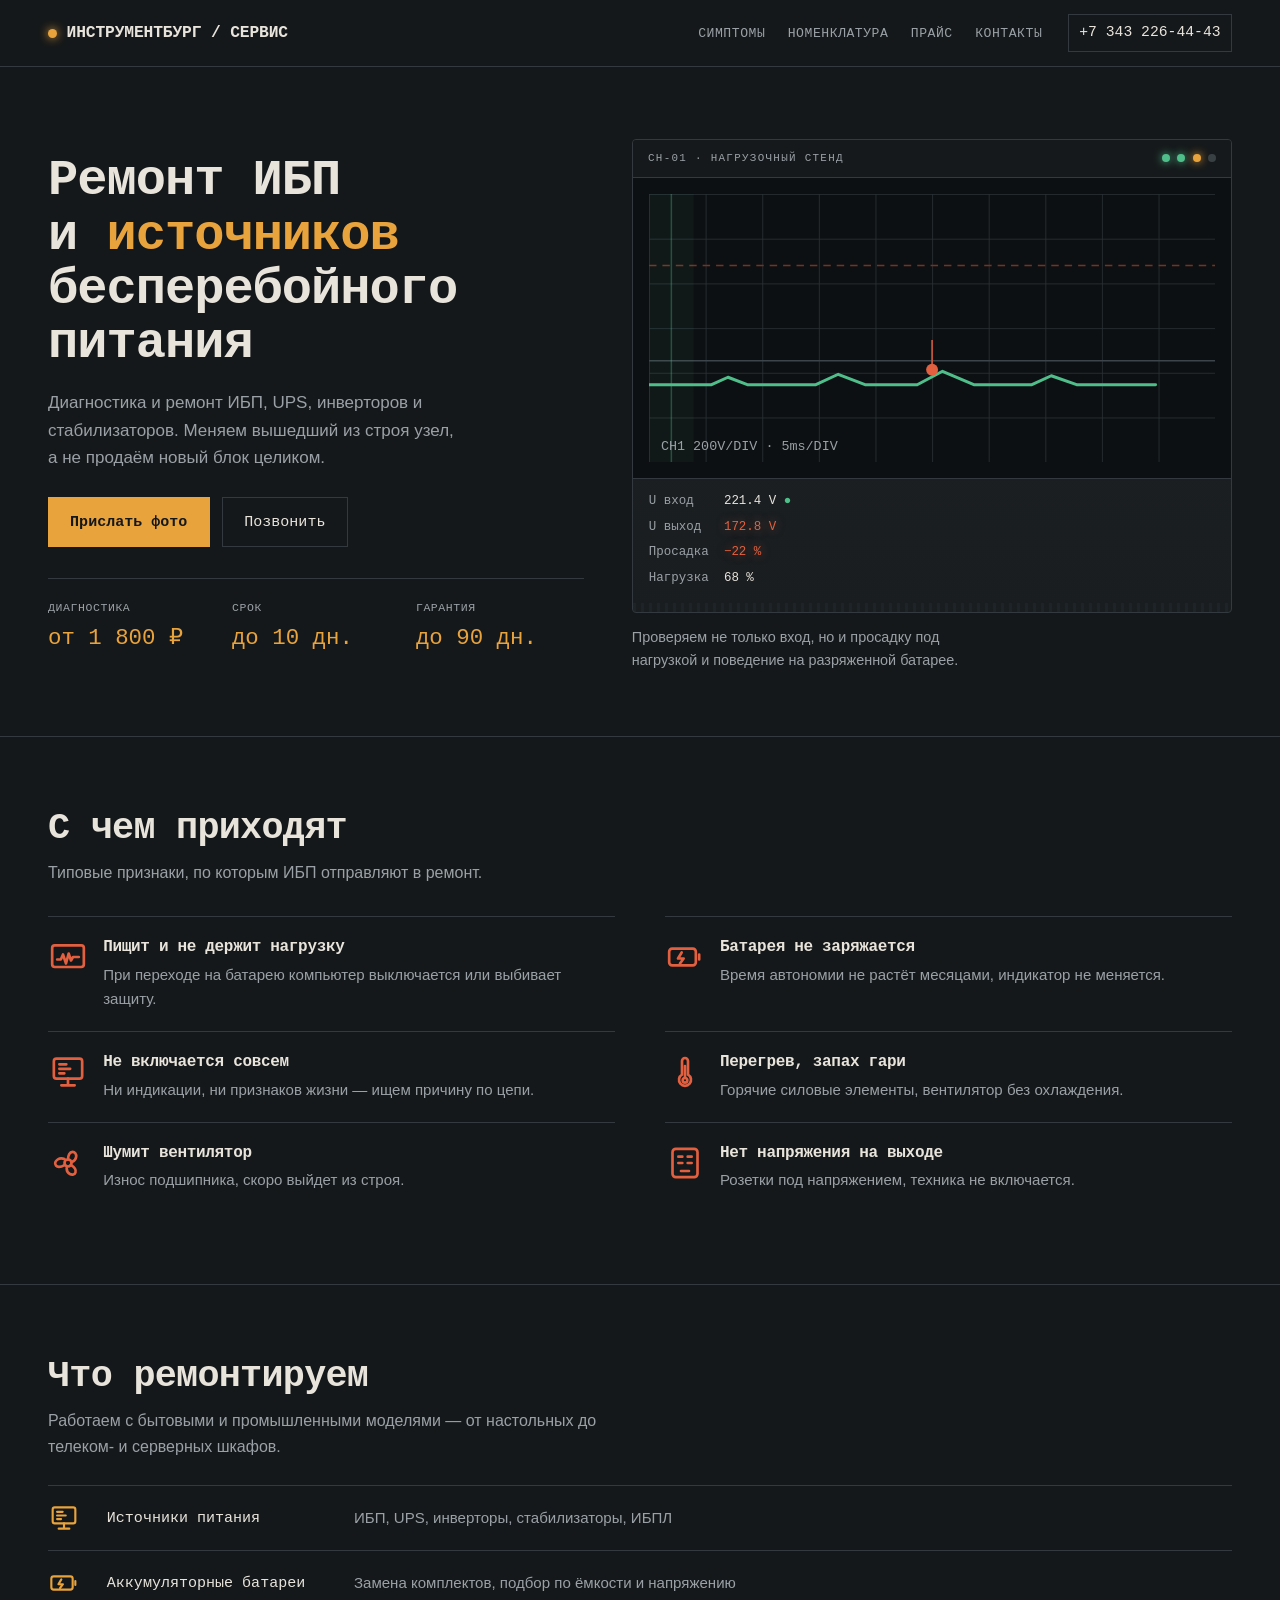
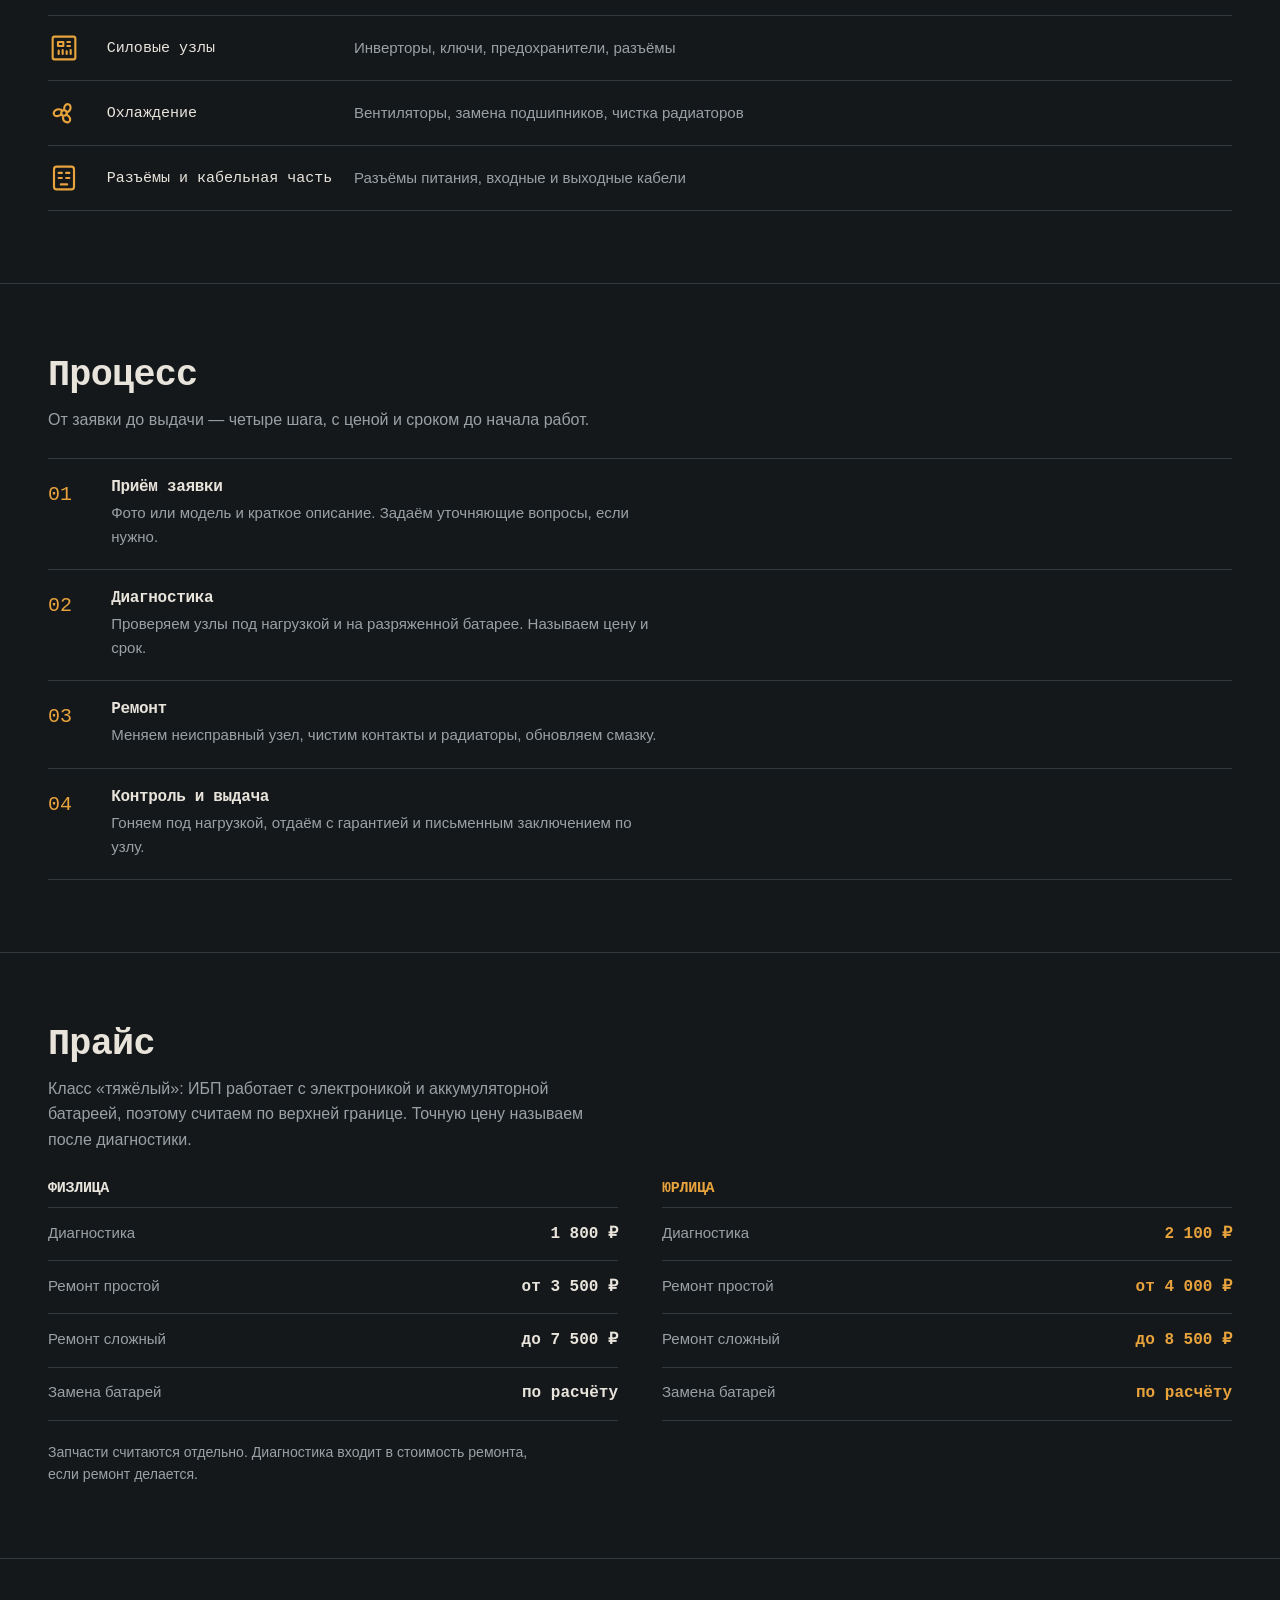
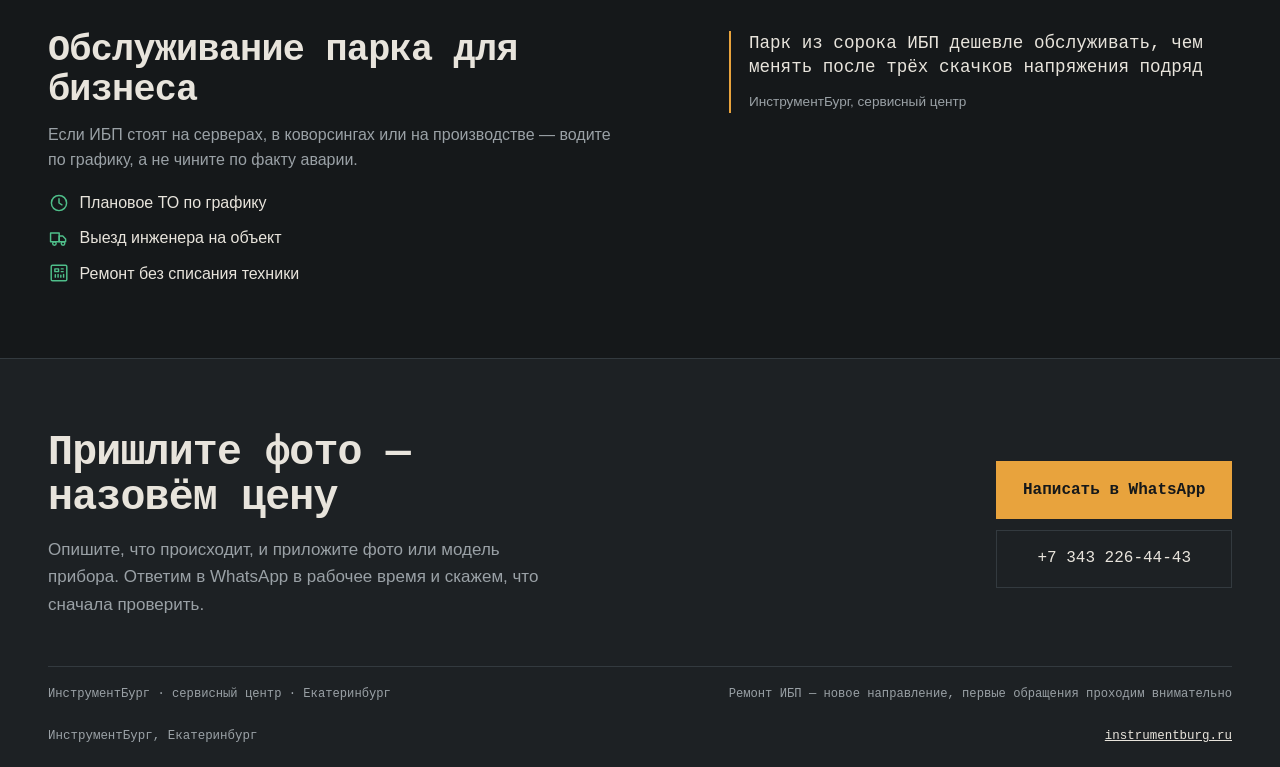
==== commit 6e684761: "feat: продакшн по варианту B — приборная стойка Антон выбрал вариант B из трёх. Основное отличие от " ====
--- a/index.html
+++ b/index.html
@@ -4,32 +4,26 @@
 <meta charset="utf-8">
 <meta name="viewport" content="width=device-width, initial-scale=1">
 <title>Ремонт ИБП в Екатеринбурге — ИнструментБург</title>
-<meta name="description" content="Диагностика и ремонт источников бесперебойного питания, UPS, инверторов и стабилизаторов в Екатеринбурге. От 1 800 ₽, срок до 10 дней, гарантия до 90 дней.">
+<meta name="description" content="Диагностика и ремонт источников бесперебойного питания, UPS, инверторов и стабилизаторов в Екатеринбурге. Диагностика от 1 800 ₽, срок до 10 дней, гарантия до 90 дней.">
 <meta property="og:type" content="website">
 <meta property="og:title" content="Ремонт ИБП в Екатеринбурге — ИнструментБург">
-<meta property="og:description" content="Диагностика и ремонт источников бесперебойного питания. От 1 800 ₽, срок до 10 дней.">
+<meta property="og:description" content="Диагностика и ремонт ИБП, UPS, инверторов и стабилизаторов. От 1 800 ₽, срок до 10 дней.">
 <meta property="og:locale" content="ru_RU">
-<meta name="theme-color" content="#F2EFE9">
-<link rel="icon" href="data:image/svg+xml,%3Csvg xmlns='http://www.w3.org/2000/svg' viewBox='0 0 32 32'%3E%3Crect width='32' height='32' fill='%23F2EFE9'/%3E%3Cpath d='M18 4 L8 18 h6 l-2 10 L22 14 h-6 z' fill='%2316181A'/%3E%3C/svg%3E">
-<link rel="preload" href="assets/fonts/oswald-700.ttf" as="font" type="font/ttf" crossorigin>
-<link rel="stylesheet" href="styles.css?v=5">
+<meta name="theme-color" content="#15181A">
+<link rel="icon" href="data:image/svg+xml,%3Csvg xmlns='http://www.w3.org/2000/svg' viewBox='0 0 32 32'%3E%3Crect width='32' height='32' rx='4' fill='%2315181A'/%3E%3Cpath d='M18 4 L8 18 h6 l-2 10 L22 14 h-6 z' fill='%23E8A33D'/%3E%3C/svg%3E">
+<link rel="stylesheet" href="styles.css?v=6">
 </head>
 <body>
 <a class="skip" href="#main">К содержанию</a>
 
 <header class="top">
   <div class="wrap top__row">
-    <a class="brand" href="#main" aria-label="ИнструментБург">
-      <span class="brand__mark" aria-hidden="true">
-        <svg viewBox="0 0 24 24" fill="none" stroke="currentColor" stroke-width="1.8" stroke-linecap="round" stroke-linejoin="round"><path d="M13.4 2.5L5 13.2h5.6l-1 8.3 8.4-10.7h-5.6z"/></svg>
-      </span>
-      <span class="brand__name">ИнструментБург</span>
-    </a>
+    <span class="logo"><span class="pilot" aria-hidden="true"></span>ИНСТРУМЕНТБУРГ / СЕРВИС</span>
     <nav class="top__nav" aria-label="Разделы страницы">
-      <a href="#symptoms">Симптомы</a>
-      <a href="#scope">Что ремонтируем</a>
-      <a href="#price">Цены</a>
-      <a href="#contact">Контакты</a>
+      <a href="#symptoms">СИМПТОМЫ</a>
+      <a href="#scope">НОМЕНКЛАТУРА</a>
+      <a href="#price">ПРАЙС</a>
+      <a href="#contact">КОНТАКТЫ</a>
     </nav>
     <a class="top__phone" href="tel:+73432264443">+7 343 226-44-43</a>
   </div>
@@ -39,200 +33,123 @@
 
   <section class="hero">
     <div class="wrap hero__grid">
-      <div class="hero__text">
-        <h1 class="hero__title">Ремонт источников<br>бесперебойного питания</h1>
-        <p class="hero__lead">
-          Диагностика и ремонт ИБП, UPS, инверторов и стабилизаторов.
-          Меняем вышедший из строя узел, а не продаём новый блок целиком.
-        </p>
-        <div class="hero__acts">
-          <a class="btn btn--key" href="#contact">Прислать фото и узнать цену</a>
-          <a class="btn" href="tel:+73432264443">Позвонить в сервис</a>
-        </div>
-        <dl class="hero__facts">
-          <div><dt>Диагностика</dt><dd>от 1 800 ₽</dd></div>
-          <div><dt>Срок ремонта</dt><dd>до 10 дней</dd></div>
-          <div><dt>Гарантия</dt><dd>до 90 дней</dd></div>
+      <div>
+        <h1 class="hero__title rise d1">Ремонт ИБП<br>и <span class="hl">источников</span><br>бесперебойного питания</h1>
+        <p class="hero__lead rise d2">Диагностика и ремонт ИБП, UPS, инверторов и стабилизаторов. Меняем вышедший из строя узел, а не продаём новый блок целиком.</p>
+        <div class="hero__acts rise d3">
+          <a class="btn btn--key" href="#contact">Прислать фото</a>
+          <a class="btn" href="tel:+73432264443">Позвонить</a>
+        </div>
+        <dl class="hero__facts rise d4">
+          <div><dt>ДИАГНОСТИКА</dt><dd>от 1 800 ₽</dd></div>
+          <div><dt>СРОК</dt><dd>до 10 дн.</dd></div>
+          <div><dt>ГАРАНТИЯ</dt><dd>до 90 дн.</dd></div>
         </dl>
       </div>
 
-      <figure class="bench">
-        <div class="bench__scale" aria-hidden="true">
-          <span>220</span><span>180</span><span>140</span><span>100</span><span>60</span>
-        </div>
-        <div class="bench__paper">
-          <svg class="bench__scope" viewBox="0 0 420 240" fill="none" role="img" aria-label="График нагрузки с отметкой просадки напряжения">
-            <defs>
-              <pattern id="benchgrid" width="35" height="30" patternUnits="userSpaceOnUse">
-                <path d="M35 0H0v30" stroke="var(--steel)" stroke-width="1" opacity=".55"/>
-              </pattern>
-            </defs>
-            <rect width="420" height="240" fill="url(#benchgrid)"/>
-            <path d="M0 150h420" stroke="var(--ink)" stroke-width="1.4"/>
-            <path d="M0 60h420" stroke="var(--signal)" stroke-width="1.3" stroke-dasharray="7 5"/>
-            <path d="M0 168h52l14-6 16 6h58l18-8 22 8h44l20-10 26 10h48l16-7 20 7h62"
-                  stroke="var(--safe)" stroke-width="2.4" stroke-linecap="round" stroke-linejoin="round"/>
-            <circle cx="220" cy="158" r="4.6" fill="var(--signal)"/>
-            <path d="M220 158v-24" stroke="var(--signal)" stroke-width="1.2"/>
-            <rect x="228" y="110" width="88" height="24" fill="var(--paper)" stroke="var(--signal)" stroke-width="1"/>
-            <text x="236" y="127" font-family="Oswald IB, sans-serif" font-size="13" fill="var(--signal)">SAG 22%</text>
-            <text x="12" y="229" font-family="Oswald IB, sans-serif" font-size="12" fill="var(--graphite)">НАГРУЗКА / РАЗРЯД</text>
-          </svg>
-          <div class="bench__readout">
-            <span class="bench__tag">Под нагрузкой</span>
-            <span class="bench__val">SAG</span>
-            <span class="bench__note">просадка на выходе — ищем виновника по цепи</span>
+      <div class="rise d2">
+        <div class="unit">
+          <div class="unit__bar">
+            <span class="unit__lbl">CH-01 · Нагрузочный стенд</span>
+            <span class="unit__lamps" aria-hidden="true">
+              <i class="lamp lamp--on"></i><i class="lamp lamp--on"></i><i class="lamp lamp--warn"></i><i class="lamp lamp--off"></i>
+            </span>
           </div>
-        </div>
-        <figcaption class="bench__cap">
-          Проверяем не только вход, но и просадку под нагрузкой и поведение на разряженной батарее.
-        </figcaption>
-      </figure>
-    </div>
-  </section>
-
-  <section class="symptoms" id="symptoms">
-    <div class="wrap">
-      <h2 class="sec__title">С чем приходят</h2>
-      <p class="sec__lead">Типовые признаки, по которым ИБП отправляют в ремонт.</p>
-      <ul class="sym-list">
-        <li>
-          <span class="sym__icon"><svg aria-hidden="true" viewBox="0 0 24 24" fill="none" stroke="currentColor" stroke-width="1.6" stroke-linecap="round" stroke-linejoin="round">
-    <rect x="2.5" y="5" width="19" height="13" rx="1.6"/>
-    <path d="M5.5 13.5h2.2l1.3-3 1.8 5.4 1.6-6 1.4 4.2 1.2-2.1h3.5"/>
-  </svg></span>
-          <div>
-            <h3>Пищит и не держит нагрузку</h3>
-            <p>При переходе на батарею компьютер выключается или выбивает защиту.</p>
+          <div class="crt">
+            <svg viewBox="0 0 380 180" fill="none" role="img" aria-label="Осциллограф: снятие характеристики под нагрузкой, напряжение на выходе просело на 22 процента">
+              <defs>
+                <pattern id="crtgrid" width="38" height="30" patternUnits="userSpaceOnUse">
+                  <path d="M38 0H0v30" stroke="#2A3237" stroke-width="1"/>
+                </pattern>
+              </defs>
+              <rect width="380" height="180" fill="#0D1012"/>
+              <rect width="380" height="180" fill="url(#crtgrid)"/>
+              <path d="M0 112h380" stroke="#3C454A" stroke-width="1"/>
+              <path d="M0 48h380" stroke="#7A3120" stroke-width="1" stroke-dasharray="5 4"/>
+              <path d="M0 128h42l11-5 13 5h46l15-7 18 7h35l17-9 21 9h39l13-6 17 6h53"
+                    stroke="#4FBE8A" stroke-width="2" stroke-linecap="round" stroke-linejoin="round" class="trace"/>
+              <circle cx="190" cy="118" r="4" fill="#E2603F" class="blip"/>
+              <path d="M190 118v-20" stroke="#E2603F" stroke-width="1"/>
+              <g class="beam">
+                <rect x="0" y="0" width="30" height="180" fill="#4FBE8A" opacity=".05"/>
+                <line x1="15" y1="0" x2="15" y2="180" stroke="#4FBE8A" stroke-width="1" opacity=".35"/>
+              </g>
+              <text x="8" y="172" font-family="ui-monospace,monospace" font-size="9" fill="#9AA1A6">CH1 200V/DIV · 5ms/DIV</text>
+            </svg>
           </div>
-        </li>
-        <li>
-          <span class="sym__icon"><svg aria-hidden="true" viewBox="0 0 24 24" fill="none" stroke="currentColor" stroke-width="1.6" stroke-linecap="round" stroke-linejoin="round">
-    <rect x="2.5" y="7" width="16" height="10" rx="1.8"/>
-    <path d="M20.5 10.5v3"/>
-    <path d="M10 9.3l-2.2 3.6h3.4L9 15.9"/>
-  </svg></span>
-          <div>
-            <h3>Батарея не заряжается</h3>
-            <p>Время автономии не растёт месяцами, индикатор батареи не меняется.</p>
-          </div>
-        </li>
-        <li>
-          <span class="sym__icon"><svg aria-hidden="true" viewBox="0 0 24 24" fill="none" stroke="currentColor" stroke-width="1.6" stroke-linecap="round" stroke-linejoin="round">
-    <rect x="3.5" y="4" width="17" height="12" rx="1.6"/>
-    <path d="M8 20h8"/>
-    <path d="M12 16v4"/>
-    <path d="M6.8 7.4h4.2"/>
-    <path d="M6.8 10.1h6.5"/>
-    <path d="M6.8 12.8h3"/>
-  </svg></span>
-          <div>
-            <h3>Не включается совсем</h3>
-            <p>Ни индикации, ни признаков жизни — ищем причину по цепи питания.</p>
-          </div>
-        </li>
-        <li>
-          <span class="sym__icon"><svg aria-hidden="true" viewBox="0 0 24 24" fill="none" stroke="currentColor" stroke-width="1.6" stroke-linecap="round" stroke-linejoin="round">
-    <path d="M13.8 13.6V5.4a1.8 1.8 0 0 0-3.6 0v8.2a3.6 3.6 0 1 0 3.6 0z"/>
-    <path d="M12 8.4v6.4"/>
-    <circle cx="12" cy="17" r="1.4"/>
-  </svg></span>
-          <div>
-            <h3>Перегрев, запах гари</h3>
-            <p>Горячие силовые элементы, вентилятор гонит горячий воздух без охлаждения.</p>
-          </div>
-        </li>
-        <li>
-          <span class="sym__icon"><svg aria-hidden="true" viewBox="0 0 24 24" fill="none" stroke="currentColor" stroke-width="1.6" stroke-linecap="round" stroke-linejoin="round">
-    <circle cx="12" cy="12" r="2.1"/>
-    <path d="M12 9.9c0-2.6 1-4.6 2.7-4.6 1.4 0 2.4 1.3 2.2 3-.2 1.6-1.3 2.6-2.6 3.1"/>
-    <path d="M13.7 13.1c2.2 1.4 3.3 3 2.8 4.5-.4 1.3-1.9 1.8-3.4 1-1.4-.7-1.9-2.1-1.9-3.5"/>
-    <path d="M10.2 13.1c-2.3 1.3-4.2 1.9-5.4.5-1-1.2-.5-2.7 1-3.7 1.3-.9 2.8-.8 4.1-.3"/>
-  </svg></span>
-          <div>
-            <h3>Шумит вентилятор</h3>
-            <p>Пластик шумит и трещит — износ подшипника, скоро выйдет из строя.</p>
-          </div>
-        </li>
-        <li>
-          <span class="sym__icon"><svg aria-hidden="true" viewBox="0 0 24 24" fill="none" stroke="currentColor" stroke-width="1.6" stroke-linecap="round" stroke-linejoin="round">
-    <rect x="4.5" y="3.5" width="15" height="17" rx="2"/>
-    <path d="M8 8.2h2.4"/>
-    <path d="M13.6 8.2H16"/>
-    <path d="M8 12h2.4"/>
-    <path d="M13.6 12H16"/>
-    <path d="M9.6 16.8h4.8"/>
-  </svg></span>
-          <div>
-            <h3>Нет напряжения на выходе</h3>
-            <p>Розетки под напряжением, а техника не включается — ищем пробитый силовой ключ.</p>
-          </div>
+          <dl class="readout">
+            <dt>U вход</dt><dd>221.4 V <span class="ok">●</span></dd>
+            <dt>U выход</dt><dd class="is-bad">172.8 V</dd>
+            <dt>Просадка</dt><dd class="is-bad">−22 %</dd>
+            <dt>Нагрузка</dt><dd>68 %</dd>
+          </dl>
+          <div class="unit__vents" aria-hidden="true"></div>
+        </div>
+        <p class="unit__cap">Проверяем не только вход, но и просадку под нагрузкой и поведение на разряженной батарее.</p>
+      </div>
+    </div>
+  </section>
+
+  <section class="sect" id="symptoms">
+    <div class="wrap">
+      <h2 class="sect__title">С чем приходят</h2>
+      <p class="sect__lead">Типовые признаки, по которым ИБП отправляют в ремонт.</p>
+      <ul class="sym">
+        <li>
+          <span class="ico" aria-hidden="true"><svg viewBox="0 0 24 24"><rect x="2.5" y="5" width="19" height="13" rx="1.6"/><path d="M5.5 13.5h2.2l1.3-3 1.8 5.4 1.6-6 1.4 4.2 1.2-2.1h3.5"/></svg></span>
+          <div><h3>Пищит и не держит нагрузку</h3><p>При переходе на батарею компьютер выключается или выбивает защиту.</p></div>
+        </li>
+        <li>
+          <span class="ico" aria-hidden="true"><svg viewBox="0 0 24 24"><rect x="2.5" y="7" width="16" height="10" rx="1.8"/><path d="M20.5 10.5v3M10 9.3l-2.2 3.6h3.4L9 15.9"/></svg></span>
+          <div><h3>Батарея не заряжается</h3><p>Время автономии не растёт месяцами, индикатор не меняется.</p></div>
+        </li>
+        <li>
+          <span class="ico" aria-hidden="true"><svg viewBox="0 0 24 24"><rect x="3.5" y="4" width="17" height="12" rx="1.6"/><path d="M8 20h8M12 16v4M6.8 7.4h4.2M6.8 10.1h6.5M6.8 12.8h3"/></svg></span>
+          <div><h3>Не включается совсем</h3><p>Ни индикации, ни признаков жизни — ищем причину по цепи.</p></div>
+        </li>
+        <li>
+          <span class="ico" aria-hidden="true"><svg viewBox="0 0 24 24"><path d="M13.8 13.6V5.4a1.8 1.8 0 0 0-3.6 0v8.2a3.6 3.6 0 1 0 3.6 0z"/><path d="M12 8.4v6.4"/><circle cx="12" cy="17" r="1.4"/></svg></span>
+          <div><h3>Перегрев, запах гари</h3><p>Горячие силовые элементы, вентилятор без охлаждения.</p></div>
+        </li>
+        <li>
+          <span class="ico" aria-hidden="true"><svg viewBox="0 0 24 24"><circle cx="12" cy="12" r="2.1"/><path d="M12 9.9c0-2.6 1-4.6 2.7-4.6 1.4 0 2.4 1.3 2.2 3-.2 1.6-1.3 2.6-2.6 3.1M13.7 13.1c2.2 1.4 3.3 3 2.8 4.5-.4 1.3-1.9 1.8-3.4 1-1.4-.7-1.9-2.1-1.9-3.5M10.2 13.1c-2.3 1.3-4.2 1.9-5.4.5-1-1.2-.5-2.7 1-3.7 1.3-.9 2.8-.8 4.1-.3"/></svg></span>
+          <div><h3>Шумит вентилятор</h3><p>Износ подшипника, скоро выйдет из строя.</p></div>
+        </li>
+        <li>
+          <span class="ico" aria-hidden="true"><svg viewBox="0 0 24 24"><rect x="4.5" y="3.5" width="15" height="17" rx="2"/><path d="M8 8.2h2.4M13.6 8.2H16M8 12h2.4M13.6 12H16M9.6 16.8h4.8"/></svg></span>
+          <div><h3>Нет напряжения на выходе</h3><p>Розетки под напряжением, техника не включается.</p></div>
         </li>
       </ul>
     </div>
   </section>
 
-  <section class="scope" id="scope">
-    <div class="wrap">
-      <h2 class="sec__title">Что ремонтируем</h2>
-      <p class="sec__lead">
-        Работаем с бытовыми и промышленными моделями: от настольных до телеком- и серверных шкафов.
-      </p>
+  <section class="sect" id="scope">
+    <div class="wrap">
+      <h2 class="sect__title">Что ремонтируем</h2>
+      <p class="sect__lead">Работаем с бытовыми и промышленными моделями — от настольных до телеком- и серверных шкафов.</p>
       <ul class="spec">
         <li>
-          <span class="spec__mark"><svg aria-hidden="true" viewBox="0 0 24 24" fill="none" stroke="currentColor" stroke-width="1.6" stroke-linecap="round" stroke-linejoin="round">
-    <rect x="3.5" y="4" width="17" height="12" rx="1.6"/>
-    <path d="M8 20h8"/>
-    <path d="M12 16v4"/>
-    <path d="M6.8 7.4h4.2"/>
-    <path d="M6.8 10.1h6.5"/>
-    <path d="M6.8 12.8h3"/>
-  </svg></span>
+          <span class="ico" aria-hidden="true"><svg viewBox="0 0 24 24"><rect x="3.5" y="4" width="17" height="12" rx="1.6"/><path d="M8 20h8M12 16v4M6.8 7.4h4.2M6.8 10.1h6.5M6.8 12.8h3"/></svg></span>
           <span class="spec__name">Источники питания</span>
           <span class="spec__sub">ИБП, UPS, инверторы, стабилизаторы, ИБПЛ</span>
         </li>
         <li>
-          <span class="spec__mark"><svg aria-hidden="true" viewBox="0 0 24 24" fill="none" stroke="currentColor" stroke-width="1.6" stroke-linecap="round" stroke-linejoin="round">
-    <rect x="2.5" y="7" width="16" height="10" rx="1.8"/>
-    <path d="M20.5 10.5v3"/>
-    <path d="M10 9.3l-2.2 3.6h3.4L9 15.9"/>
-  </svg></span>
+          <span class="ico" aria-hidden="true"><svg viewBox="0 0 24 24"><rect x="2.5" y="7" width="16" height="10" rx="1.8"/><path d="M20.5 10.5v3M10 9.3l-2.2 3.6h3.4L9 15.9"/></svg></span>
           <span class="spec__name">Аккумуляторные батареи</span>
           <span class="spec__sub">Замена комплектов, подбор по ёмкости и напряжению</span>
         </li>
         <li>
-          <span class="spec__mark"><svg aria-hidden="true" viewBox="0 0 24 24" fill="none" stroke="currentColor" stroke-width="1.6" stroke-linecap="round" stroke-linejoin="round">
-    <rect x="3.5" y="3.5" width="17" height="17" rx="1.4"/>
-    <path d="M7.5 7.5h4v3h-4z"/>
-    <path d="M14.5 7.5h2"/>
-    <path d="M14.5 10.5h2"/>
-    <path d="M8 14v2.5"/>
-    <path d="M11 13.5v3"/>
-    <path d="M14 14.5v2"/>
-    <path d="M17 13.5v3"/>
-  </svg></span>
+          <span class="ico" aria-hidden="true"><svg viewBox="0 0 24 24"><rect x="3.5" y="3.5" width="17" height="17" rx="1.4"/><path d="M7.5 7.5h4v3h-4zM14.5 7.5h2M14.5 10.5h2M8 14v2.5M11 13.5v3M14 14.5v2M17 13.5v3"/></svg></span>
           <span class="spec__name">Силовые узлы</span>
           <span class="spec__sub">Инверторы, ключи, предохранители, разъёмы</span>
         </li>
         <li>
-          <span class="spec__mark"><svg aria-hidden="true" viewBox="0 0 24 24" fill="none" stroke="currentColor" stroke-width="1.6" stroke-linecap="round" stroke-linejoin="round">
-    <circle cx="12" cy="12" r="2.1"/>
-    <path d="M12 9.9c0-2.6 1-4.6 2.7-4.6 1.4 0 2.4 1.3 2.2 3-.2 1.6-1.3 2.6-2.6 3.1"/>
-    <path d="M13.7 13.1c2.2 1.4 3.3 3 2.8 4.5-.4 1.3-1.9 1.8-3.4 1-1.4-.7-1.9-2.1-1.9-3.5"/>
-    <path d="M10.2 13.1c-2.3 1.3-4.2 1.9-5.4.5-1-1.2-.5-2.7 1-3.7 1.3-.9 2.8-.8 4.1-.3"/>
-  </svg></span>
+          <span class="ico" aria-hidden="true"><svg viewBox="0 0 24 24"><circle cx="12" cy="12" r="2.1"/><path d="M12 9.9c0-2.6 1-4.6 2.7-4.6 1.4 0 2.4 1.3 2.2 3-.2 1.6-1.3 2.6-2.6 3.1M13.7 13.1c2.2 1.4 3.3 3 2.8 4.5-.4 1.3-1.9 1.8-3.4 1-1.4-.7-1.9-2.1-1.9-3.5M10.2 13.1c-2.3 1.3-4.2 1.9-5.4.5-1-1.2-.5-2.7 1-3.7 1.3-.9 2.8-.8 4.1-.3"/></svg></span>
           <span class="spec__name">Охлаждение</span>
           <span class="spec__sub">Вентиляторы, замена подшипников, чистка радиаторов</span>
         </li>
         <li>
-          <span class="spec__mark"><svg aria-hidden="true" viewBox="0 0 24 24" fill="none" stroke="currentColor" stroke-width="1.6" stroke-linecap="round" stroke-linejoin="round">
-    <rect x="4.5" y="3.5" width="15" height="17" rx="2"/>
-    <path d="M8 8.2h2.4"/>
-    <path d="M13.6 8.2H16"/>
-    <path d="M8 12h2.4"/>
-    <path d="M13.6 12H16"/>
-    <path d="M9.6 16.8h4.8"/>
-  </svg></span>
+          <span class="ico" aria-hidden="true"><svg viewBox="0 0 24 24"><rect x="4.5" y="3.5" width="15" height="17" rx="2"/><path d="M8 8.2h2.4M13.6 8.2H16M8 12h2.4M13.6 12H16M9.6 16.8h4.8"/></svg></span>
           <span class="spec__name">Разъёмы и кабельная часть</span>
           <span class="spec__sub">Разъёмы питания, входные и выходные кабели</span>
         </li>
@@ -240,50 +157,26 @@
     </div>
   </section>
 
-  <section class="steps">
-    <div class="wrap">
-      <h2 class="sec__title">Как идёт работа</h2>
-      <ol class="steps__list">
-        <li>
-          <span class="step__no">1</span>
-          <div>
-            <h3>Принимаем заявку</h3>
-            <p>Фото или модель и краткое описание. Задаём уточняющие вопросы, если нужно.</p>
-          </div>
-        </li>
-        <li>
-          <span class="step__no">2</span>
-          <div>
-            <h3>Диагностика</h3>
-            <p>Проверяем узлы под нагрузкой и на разряженной батарее. Называем цену и срок.</p>
-          </div>
-        </li>
-        <li>
-          <span class="step__no">3</span>
-          <div>
-            <h3>Ремонт</h3>
-            <p>Меняем неисправный узел, чистим контакты и радиаторы, обновляем смазку.</p>
-          </div>
-        </li>
-        <li>
-          <span class="step__no">4</span>
-          <div>
-            <h3>Проверка и выдача</h3>
-            <p>Гоняем под нагрузкой, отдаём с гарантией и письменным заключением по узлу.</p>
-          </div>
-        </li>
+  <section class="sect">
+    <div class="wrap">
+      <h2 class="sect__title">Процесс</h2>
+      <p class="sect__lead">От заявки до выдачи — четыре шага, с ценой и сроком до начала работ.</p>
+      <ol class="steps">
+        <li><span class="steps__no">01</span><div><h3>Приём заявки</h3><p>Фото или модель и краткое описание. Задаём уточняющие вопросы, если нужно.</p></div></li>
+        <li><span class="steps__no">02</span><div><h3>Диагностика</h3><p>Проверяем узлы под нагрузкой и на разряженной батарее. Называем цену и срок.</p></div></li>
+        <li><span class="steps__no">03</span><div><h3>Ремонт</h3><p>Меняем неисправный узел, чистим контакты и радиаторы, обновляем смазку.</p></div></li>
+        <li><span class="steps__no">04</span><div><h3>Контроль и выдача</h3><p>Гоняем под нагрузкой, отдаём с гарантией и письменным заключением по узлу.</p></div></li>
       </ol>
     </div>
   </section>
 
-  <section class="price" id="price">
-    <div class="wrap">
-      <h2 class="sec__title">Цены на ремонт</h2>
-      <p class="sec__lead">Стоимость зависит от сложности и узла. Точную цену называем после диагностики.</p>
-      <div class="ticks" aria-hidden="true"><span>простая работа</span><span>средняя</span><span>сложная</span></div>
+  <section class="sect" id="price">
+    <div class="wrap">
+      <h2 class="sect__title">Прайс</h2>
+      <p class="sect__lead">Класс «тяжёлый»: ИБП работает с электроникой и аккумуляторной батареей, поэтому считаем по верхней границе. Точную цену называем после диагностики.</p>
       <div class="price__grid">
         <div class="price__col">
-          <h3>Физическим лицам</h3>
+          <h3>ФИЗЛИЦА</h3>
           <ul>
             <li><span>Диагностика</span><b>1 800 ₽</b></li>
             <li><span>Ремонт простой</span><b>от 3 500 ₽</b></li>
@@ -292,7 +185,7 @@
           </ul>
         </div>
         <div class="price__col price__col--key">
-          <h3>Юридическим лицам</h3>
+          <h3>ЮРЛИЦА</h3>
           <ul>
             <li><span>Диагностика</span><b>2 100 ₽</b></li>
             <li><span>Ремонт простой</span><b>от 4 000 ₽</b></li>
@@ -301,41 +194,19 @@
           </ul>
         </div>
       </div>
-      <p class="price__foot">
-        Запчасти считаются отдельно. Диагностика входит в стоимость ремонта, если ремонт делается.
-      </p>
-    </div>
-  </section>
-
-  <section class="b2b">
+      <p class="price__foot">Запчасти считаются отдельно. Диагностика входит в стоимость ремонта, если ремонт делается.</p>
+    </div>
+  </section>
+
+  <section class="sect">
     <div class="wrap b2b__grid">
       <div>
-        <h2 class="sec__title">Обслуживание парка для бизнеса</h2>
-        <p class="sec__lead">
-          Если ИБП стоят на серверах, в коворсингах или на производстве — водите по графику,
-          а не чините по факту аварии.
-        </p>
+        <h2 class="sect__title">Обслуживание парка для бизнеса</h2>
+        <p class="sect__lead">Если ИБП стоят на серверах, в коворсингах или на производстве — водите по графику, а не чините по факту аварии.</p>
         <ul class="b2b__list">
-          <li><svg aria-hidden="true" viewBox="0 0 24 24" fill="none" stroke="currentColor" stroke-width="1.6" stroke-linecap="round" stroke-linejoin="round">
-    <circle cx="12" cy="12" r="8.3"/>
-    <path d="M12 7.4V12l3.2 2"/>
-  </svg> Плановое ТО по графику</li>
-          <li><svg aria-hidden="true" viewBox="0 0 24 24" fill="none" stroke="currentColor" stroke-width="1.6" stroke-linecap="round" stroke-linejoin="round">
-    <path d="M2.8 6.6h9.4v9.6H2.8z"/>
-    <path d="M12.2 9.8h3.9l3.1 3.2v3.2h-7z"/>
-    <circle cx="7" cy="18" r="1.9"/>
-    <circle cx="16.4" cy="18" r="1.9"/>
-  </svg> Выезд инженера на объект</li>
-          <li><svg aria-hidden="true" viewBox="0 0 24 24" fill="none" stroke="currentColor" stroke-width="1.6" stroke-linecap="round" stroke-linejoin="round">
-    <rect x="3.5" y="3.5" width="17" height="17" rx="1.4"/>
-    <path d="M7.5 7.5h4v3h-4z"/>
-    <path d="M14.5 7.5h2"/>
-    <path d="M14.5 10.5h2"/>
-    <path d="M8 14v2.5"/>
-    <path d="M11 13.5v3"/>
-    <path d="M14 14.5v2"/>
-    <path d="M17 13.5v3"/>
-  </svg> Ремонт без списания техники</li>
+          <li><svg aria-hidden="true" viewBox="0 0 24 24"><circle cx="12" cy="12" r="8.3"/><path d="M12 7.4V12l3.2 2"/></svg>Плановое ТО по графику</li>
+          <li><svg aria-hidden="true" viewBox="0 0 24 24"><path d="M2.8 6.6h9.4v9.6H2.8z"/><path d="M12.2 9.8h3.9l3.1 3.2v3.2h-7z"/><circle cx="7" cy="18" r="1.9"/><circle cx="16.4" cy="18" r="1.9"/></svg>Выезд инженера на объект</li>
+          <li><svg aria-hidden="true" viewBox="0 0 24 24"><rect x="3.5" y="3.5" width="17" height="17" rx="1.4"/><path d="M7.5 7.5h4v3h-4zM14.5 7.5h2M14.5 10.5h2M8 14v2.5M11 13.5v3M14 14.5v2M17 13.5v3"/></svg>Ремонт без списания техники</li>
         </ul>
       </div>
       <div class="b2b__note">
@@ -346,23 +217,21 @@
   </section>
 
   <section class="cta" id="contact">
-    <div class="wrap cta__grid">
-      <div>
-        <h2 class="cta__title">Пришлите фото — назовём цену</h2>
-        <p class="cta__lead">
-          Опишите, что происходит, и приложите фото или модель прибора.
-          Ответим в WhatsApp в рабочее время и скажем, что сначала проверить.
-        </p>
-      </div>
-      <div class="cta__acts">
-        <a class="btn btn--key btn--lg" data-track="wa"
-           href="https://wa.me/73432264443?text=%D0%97%D0%B4%D1%80%D0%B0%D0%B2%D1%81%D1%82%D0%B2%D1%83%D0%B9%D1%82%D0%B5%2C%20%D1%80%D0%B5%D0%BC%D0%BE%D0%BD%D1%82%20%D0%98%D0%91%D0%9F.%20%D0%9F%D1%80%D0%B8%D1%88%D0%BB%D1%8E%20%D1%84%D0%BE%D1%82%D0%BE%20%D0%B8%20%D0%BE%D0%BF%D0%B8%D1%81%D0%B0%D0%BD%D0%B8%D0%B5%20%E2%80%94%20%D0%BF%D0%BE%D0%B4%D1%81%D0%BA%D0%B0%D0%B6%D0%B8%D1%82%D0%B5%2C%20%D1%87%D1%82%D0%BE%20%D1%81%20%D0%BD%D0%B8%D0%BC%20%D0%B1%D0%BE%D0%BB%D1%8C%D1%88%D0%B5%20%D1%81%D0%B4%D0%B5%D0%BB%D0%B0%D1%82%D1%8C.">Написать в WhatsApp</a>
-        <a class="btn btn--dark btn--lg" data-track="phone" href="tel:+73432264443">+7 343 226-44-43</a>
-      </div>
-    </div>
-    <div class="wrap cta__foot">
-      <p>ИнструментБург — сервисный центр, Екатеринбург</p>
-      <p>Ремонт ИБП входит в перечень услуг наряду с другим ремонтом оборудования.</p>
+    <div class="wrap">
+      <div class="cta__grid">
+        <div>
+          <h2 class="cta__title">Пришлите фото — назовём цену</h2>
+          <p class="cta__lead">Опишите, что происходит, и приложите фото или модель прибора. Ответим в WhatsApp в рабочее время и скажем, что сначала проверить.</p>
+        </div>
+        <div class="cta__acts">
+          <a class="btn btn--key btn--lg" data-track="wa" href="https://wa.me/73432264443?text=%D0%97%D0%B4%D1%80%D0%B0%D0%B2%D1%81%D1%82%D0%B2%D1%83%D0%B9%D1%82%D0%B5%2C%20%D1%80%D0%B5%D0%BC%D0%BE%D0%BD%D1%82%20%D0%98%D0%91%D0%9F.%20%D0%9F%D1%80%D0%B8%D1%88%D0%BB%D1%8E%20%D1%84%D0%BE%D1%82%D0%BE%20%D0%B8%20%D0%BE%D0%BF%D0%B8%D1%81%D0%B0%D0%BD%D0%B8%D0%B5%20%E2%80%94%20%D0%BF%D0%BE%D0%B4%D1%81%D0%BA%D0%B0%D0%B6%D0%B8%D1%82%D0%B5%2C%20%D1%87%D1%82%D0%BE%20%D1%81%20%D0%BD%D0%B8%D0%BC%20%D0%B1%D0%BE%D0%BB%D1%8C%D1%88%D0%B5%20%D1%81%D0%B4%D0%B5%D0%BB%D0%B0%D1%82%D1%8C.">Написать в WhatsApp</a>
+          <a class="btn btn--lg" data-track="phone" href="tel:+73432264443">+7 343 226-44-43</a>
+        </div>
+      </div>
+      <div class="cta__foot">
+        <span>ИнструментБург · сервисный центр · Екатеринбург</span>
+        <span>Ремонт ИБП — новое направление, первые обращения проходим внимательно</span>
+      </div>
     </div>
   </section>
 
@@ -370,11 +239,11 @@
 
 <footer class="foot">
   <div class="wrap foot__row">
-    <p>ИнструментБург, Екатеринбург</p>
-    <p><a href="https://instrumentburg.ru/" rel="nofollow">instrumentburg.ru</a></p>
+    <span>ИнструментБург, Екатеринбург</span>
+    <a href="https://instrumentburg.ru/" rel="nofollow">instrumentburg.ru</a>
   </div>
 </footer>
 
-<script src="js/main.js?v=5" defer></script>
+<script src="js/main.js?v=6" defer></script>
 </body>
 </html>
--- a/styles.css
+++ b/styles.css
@@ -1,237 +1,260 @@
-/* ИнструментБург — ремонт ИБП, ревизия 2.
-   Светлая «схема/миллиметровка» вместо тёмного стокового шаблона.
-   Один акцент — сигнальный красный. Никаких карточек с одинаковым радиусом. */
-
-@font-face {
-  font-family: "Oswald IB";
-  src: url("assets/fonts/oswald-700.ttf") format("truetype");
-  font-weight: 700;
-  font-style: normal;
-  font-display: swap;
-}
+/* ИнструментБург — ремонт ИБП. Вариант B: приборная стойка.
+   Не «тёмный шаблон», а оснастка: панели, вентиляция, светящиеся индикаторы,
+   моноширинные цифры и таблица замеров. Акент — янтарный, как реальный LED. */
 
 :root {
-  --paper: #f2efe9;
-  --paper-deep: #e9e5dd;
-  --ink: #16181a;
-  --graphite: #4a5054;
-  --signal: #c8451f;
-  --safe: #2e6b4f;
-  --steel: #9ba3a8;
-
-  --rule: 1.5px solid var(--ink);
-
-  --pad: clamp(1.25rem, 5vw, 4rem);
-  --ease: 160ms cubic-bezier(.2, .6, .3, 1);
+  --chassis: #15181a;
+  --panel:   #1d2124;
+  --panel-2: #252a2e;
+  --edge:    #333a3f;
+  --ink:     #e8e4dc;
+  --mute:    #9aa1a6;
+  --amber:   #e8a33d;
+  --green:   #4fbe8a;
+  --red:     #e2603f;
+
+  --mono: ui-monospace, "SF Mono", "Cascadia Mono", Menlo, Consolas, monospace;
+  --sans: -apple-system, BlinkMacSystemFont, "Segoe UI", Roboto, Arial, sans-serif;
+
+  --pad: clamp(1.25rem, 5vw, 3rem);
+  --ease: 150ms cubic-bezier(.2, .7, .25, 1);
 }
 
 *, *::before, *::after { box-sizing: border-box; }
 
-html { -webkit-text-size-adjust: 100%; scroll-behavior: smooth; }
-@media (prefers-reduced-motion: reduce) {
-  html { scroll-behavior: auto; }
-  *, *::before, *::after { animation-duration: .01ms !important; transition-duration: .01ms !important; }
+html {
+  -webkit-text-size-adjust: 100%;
+  scroll-behavior: smooth;
+  color-scheme: dark;
 }
 
 body {
   margin: 0;
-  background: var(--paper);
+  background: var(--chassis);
   color: var(--ink);
-  font: 400 1.0625rem/1.6 -apple-system, BlinkMacSystemFont, "Segoe UI", Roboto, "Helvetica Neue", Arial, sans-serif;
+  font: 400 1.0625rem/1.6 var(--sans);
   -webkit-font-smoothing: antialiased;
   text-rendering: optimizeLegibility;
 }
 
-h1, h2, h3 { margin: 0; font-family: "Oswald IB", "Arial Narrow", sans-serif; font-weight: 700; letter-spacing: -.01em; }
+h1, h2, h3 {
+  margin: 0;
+  font-family: var(--mono);
+  font-weight: 600;
+  line-height: 1.08;
+  letter-spacing: -.02em;
+}
 p { margin: 0; }
 ul, ol, dl, dd { margin: 0; padding: 0; }
 li { list-style: none; }
-img, svg { display: block; max-width: 100%; }
 a { color: inherit; }
-
-:focus-visible { outline: 2.5px solid var(--signal); outline-offset: 3px; }
-
-.wrap { width: min(100% - var(--pad) * 2, 78rem); margin-inline: auto; }
+svg { display: block; }
+
+:focus-visible { outline: 2.5px solid var(--amber); outline-offset: 3px; }
+
+.wrap { width: min(100% - var(--pad) * 2, 77.5rem); margin-inline: auto; }
 
 .skip {
   position: absolute; left: -9999px; top: 0; z-index: 99;
-  background: var(--ink); color: var(--paper); padding: .7rem 1.1rem;
+  background: var(--amber); color: var(--chassis); padding: .7rem 1.1rem;
+  font-family: var(--mono); font-size: .9rem;
 }
 .skip:focus { left: 1rem; top: 1rem; }
+
+/* ─── появление при загрузке: одна каскадная волна ─── */
+.rise { opacity: 0; transform: translateY(12px); animation: rise .55s var(--ease) forwards; }
+@keyframes rise { to { opacity: 1; transform: none; } }
+.d1 { animation-delay: .05s } .d2 { animation-delay: .13s } .d3 { animation-delay: .21s }
+.d4 { animation-delay: .29s } .d5 { animation-delay: .37s } .d6 { animation-delay: .45s }
 
 /* ─── шапка ─── */
 .top {
-  border-bottom: var(--rule);
-  background: var(--paper);
+  border-bottom: 1px solid var(--edge);
+  background: var(--chassis);
   position: sticky; top: 0; z-index: 20;
 }
-.top__row {
-  display: flex; align-items: center; gap: clamp(.75rem, 2vw, 2rem);
-  min-height: 68px; flex-wrap: wrap; padding-block: .6rem;
-}
-.brand { display: flex; align-items: center; gap: .55rem; text-decoration: none; margin-right: auto; }
-.brand__mark { display: grid; place-items: center; width: 30px; height: 30px; background: var(--ink); color: var(--paper); border-radius: 3px; }
-.brand__mark svg { width: 19px; height: 19px; }
-.brand__name { font-family: "Oswald IB", sans-serif; font-size: 1.16rem; letter-spacing: .01em; }
-.top__nav { display: flex; gap: 1.35rem; }
+.top__row { display: flex; align-items: center; gap: clamp(.75rem, 2vw, 1.75rem); min-height: 66px; flex-wrap: wrap; padding-block: .55rem; }
+.logo {
+  display: flex; align-items: center; gap: .6rem; margin-right: auto;
+  font-family: var(--mono); font-size: 1.02rem; font-weight: 600; letter-spacing: -.01em;
+}
+.pilot {
+  width: 9px; height: 9px; border-radius: 50%; flex: 0 0 auto;
+  background: var(--amber); box-shadow: 0 0 10px var(--amber);
+  animation: breathe 2.8s ease-in-out infinite;
+}
+@keyframes breathe { 0%, 100% { opacity: 1 } 50% { opacity: .4 } }
+.top__nav { display: flex; gap: 1.4rem; }
 .top__nav a {
-  font-size: .95rem; text-decoration: none; color: var(--graphite);
-  padding-block: .3rem; border-bottom: 1.5px solid transparent;
-  transition: color var(--ease), border-color var(--ease);
-}
-.top__nav a:hover { color: var(--ink); border-bottom-color: var(--ink); }
+  font-family: var(--mono); font-size: .82rem; color: var(--mute); text-decoration: none;
+  letter-spacing: .04em; transition: color var(--ease);
+}
+.top__nav a:hover { color: var(--ink); }
 .top__phone {
-  font-family: "Oswald IB", sans-serif;
-  font-size: clamp(.92rem, .86rem + .25vw, 1.06rem);
-  text-decoration: none; white-space: nowrap;
-  padding: .34rem .6rem; border: var(--rule);
-  transition: background var(--ease), color var(--ease);
-}
-.top__phone:hover { background: var(--ink); color: var(--paper); }
-
-/* ─── первый экран ─── */
-.hero { padding-block: clamp(2.5rem, 6vw, 5rem) clamp(2rem, 4vw, 3.5rem); border-bottom: 1px solid var(--steel); }
-.hero__grid { display: grid; grid-template-columns: minmax(0, 1fr) minmax(0, .92fr); gap: clamp(2rem, 5vw, 4.5rem); align-items: start; }
-.hero__title { font-size: clamp(2.1rem, 1.35rem + 3.1vw, 4rem); line-height: 1.04; text-wrap: balance; }
-.hero__lead { margin-top: 1.35rem; max-width: 40ch; color: var(--graphite); font-size: clamp(1rem, .97rem + .2vw, 1.14rem); }
-.hero__acts { display: flex; flex-wrap: wrap; gap: .7rem; margin-top: 1.9rem; }
-.hero__facts {
-  display: grid; grid-template-columns: repeat(3, minmax(0, 1fr));
-  gap: 1rem; margin-top: 2.4rem; padding-top: 1.4rem; border-top: var(--rule);
-}
-.hero__facts dt { font-size: .84rem; color: var(--graphite); line-height: 1.35; }
-.hero__facts dd { font-family: "Oswald IB", sans-serif; font-size: 1.32rem; margin-top: .2rem; font-variant-numeric: tabular-nums; }
+  font-family: var(--mono); font-size: .92rem; text-decoration: none; white-space: nowrap;
+  border: 1px solid var(--edge); padding: .38rem .65rem;
+  transition: border-color var(--ease), background var(--ease);
+}
+.top__phone:hover { border-color: var(--amber); background: #1e2326; }
 
 /* ─── кнопки ─── */
 .btn {
   display: inline-flex; align-items: center; justify-content: center; gap: .5rem;
-  min-height: 52px; padding: .8rem 1.4rem; white-space: nowrap;
-  font-family: "Oswald IB", sans-serif; font-size: 1.02rem; letter-spacing: .015em;
-  text-decoration: none; color: var(--ink);
-  border: var(--rule); background: transparent; cursor: pointer;
-  transition: background var(--ease), color var(--ease), transform var(--ease);
-}
-.btn:hover { transform: translateY(-2px); }
-.btn--key { background: var(--signal); border-color: var(--signal); color: #fff; }
-.btn--key:hover { background: #a93a18; border-color: #a93a18; }
-.btn--dark { background: var(--ink); border-color: var(--ink); color: var(--paper); }
-.btn--dark:hover { background: #2c3033; }
-.btn--lg { min-height: 60px; padding: 1rem 1.8rem; font-size: 1.1rem; }
-
-/* ─── прибор-схема ─── */
-.bench { margin: 0; position: relative; padding-left: 2.4rem; }
-.bench__scale {
-  position: absolute; inset: 0 auto 0 0; width: 2.4rem;
-  display: flex; flex-direction: column; justify-content: space-between;
-  font-family: "Oswald IB", sans-serif; font-size: .7rem; color: var(--graphite);
-  padding-block: .2rem; font-variant-numeric: tabular-nums;
-}
-.bench__paper { border: var(--rule); background: var(--paper-deep); }
-.bench__scope { width: 100%; height: auto; }
-.bench__readout { display: flex; flex-wrap: wrap; align-items: baseline; gap: .5rem .8rem; padding: .85rem 1rem; border-top: var(--rule); }
-.bench__tag { font-size: .84rem; color: var(--graphite); }
-.bench__val { font-family: "Oswald IB", sans-serif; font-size: 1.5rem; color: var(--signal); letter-spacing: .04em; }
-.bench__note { font-size: .88rem; color: var(--graphite); flex: 1 1 12rem; }
-.bench__cap { margin-top: .9rem; font-size: .93rem; color: var(--graphite); max-width: 38ch; line-height: 1.5; }
+  min-height: 50px; padding: .75rem 1.35rem; white-space: nowrap; cursor: pointer;
+  font-family: var(--mono); font-size: .94rem; text-decoration: none;
+  color: var(--ink); border: 1px solid var(--edge); background: transparent;
+  transition: transform var(--ease), border-color var(--ease), background var(--ease);
+}
+.btn:hover { transform: translateY(-2px); border-color: var(--mute); }
+.btn--key { background: var(--amber); border-color: var(--amber); color: var(--chassis); font-weight: 600; }
+.btn--key:hover { background: #f0b154; border-color: #f0b154; }
+.btn--lg { min-height: 58px; padding: .95rem 1.6rem; font-size: 1rem; }
+
+/* ─── первый экран ─── */
+.hero { padding-block: clamp(2.5rem, 6vw, 4.5rem) clamp(2.5rem, 6vw, 4rem); }
+.hero__grid { display: grid; grid-template-columns: 1fr 1.12fr; gap: clamp(2rem, 4.5vw, 3rem); align-items: center; }
+.hero__title { font-size: clamp(1.95rem, 1.3rem + 2.6vw, 3.15rem); }
+.hero__title .hl { color: var(--amber); }
+.hero__lead { margin-top: 1.1rem; color: var(--mute); max-width: 44ch; }
+.hero__acts { display: flex; gap: .7rem; margin-top: 1.65rem; flex-wrap: wrap; }
+
+.hero__facts {
+  display: grid; grid-template-columns: repeat(3, minmax(0, 1fr)); gap: 1rem;
+  margin-top: 1.9rem; padding-top: 1.25rem; border-top: 1px solid var(--edge);
+}
+.hero__facts dt { font-family: var(--mono); font-size: .72rem; color: var(--mute); letter-spacing: .05em; }
+.hero__facts dd { font-family: var(--mono); font-size: 1.4rem; margin-top: .25rem; color: var(--amber); font-variant-numeric: tabular-nums; }
+
+/* ─── прибор ─── */
+.unit {
+  border: 1px solid var(--edge); border-radius: 4px; overflow: hidden;
+  background: linear-gradient(#1e2326, #191d20);
+}
+.unit__bar { display: flex; align-items: center; gap: .6rem; padding: .6rem .95rem; border-bottom: 1px solid var(--edge); background: #16191b; }
+.unit__lbl { font-family: var(--mono); font-size: .68rem; color: var(--mute); letter-spacing: .12em; text-transform: uppercase; }
+.unit__lamps { margin-left: auto; display: flex; gap: .45rem; }
+.lamp { width: 8px; height: 8px; border-radius: 50%; }
+.lamp--on { background: var(--green); box-shadow: 0 0 9px var(--green); animation: breathe 1.7s ease-in-out infinite; }
+.lamp--warn { background: var(--amber); box-shadow: 0 0 9px var(--amber); animation: breathe 2.4s ease-in-out .4s infinite; }
+.lamp--off { background: #394044; }
+
+.crt { padding: 1rem; background: #0d1012; }
+.crt svg { width: 100%; height: auto; }
+.trace { stroke-dasharray: 900; stroke-dashoffset: 900; animation: draw 1.9s cubic-bezier(.3, .7, .2, 1) .55s forwards, shift 3.1s linear 2.45s infinite; }
+@keyframes draw { to { stroke-dashoffset: 0 } }
+@keyframes shift { 0%, 100% { stroke-dashoffset: 0 } 50% { stroke-dashoffset: -15 } }
+.beam { animation: scan 3.1s linear infinite; }
+@keyframes scan { from { transform: translateX(-40px) } to { transform: translateX(400px) } }
+.blip { animation: blip 1.8s ease-in-out infinite; }
+@keyframes blip { 0%, 100% { opacity: 1 } 50% { opacity: .25 } }
+
+.readout {
+  display: grid; grid-template-columns: auto 1fr; gap: .35rem .95rem;
+  padding: .85rem 1rem; border-top: 1px solid var(--edge);
+  font-family: var(--mono); font-size: .78rem; font-variant-numeric: tabular-nums;
+}
+.readout dt { color: var(--mute); }
+.readout dd { color: var(--ink); }
+.readout .is-bad { color: var(--red); text-shadow: 0 0 10px rgba(226, 96, 63, .5); }
+.readout .ok { color: var(--green); }
+.unit__vents { height: 9px; background: repeating-linear-gradient(90deg, #20262a 0 3px, transparent 3px 8px); opacity: .7; }
+.unit__cap { margin: .85rem 0 0; font-size: .9rem; color: var(--mute); max-width: 42ch; }
 
 /* ─── секции ─── */
-.symptoms, .scope, .steps, .price, .b2b { padding-block: clamp(3rem, 6vw, 5rem); border-bottom: 1px solid var(--steel); }
-.sec__title { font-size: clamp(1.6rem, 1.2rem + 1.5vw, 2.4rem); line-height: 1.12; max-width: 22ch; }
-.sec__lead { margin-top: .85rem; color: var(--graphite); max-width: 62ch; }
-
-/* ─── симптомы: список, не карточки ─── */
-.sym-list { margin-top: 2.4rem; display: grid; grid-template-columns: repeat(2, minmax(0, 1fr)); gap: 0 clamp(1.5rem, 4vw, 3.5rem); }
-.sym-list li { display: flex; gap: 1rem; padding: 1.5rem 0; border-top: 1px solid var(--steel); }
-.sym__icon { flex: 0 0 auto; width: 42px; height: 42px; display: grid; place-items: center; color: var(--signal); }
-.sym__icon svg { width: 100%; height: 100%; }
-.sym-list h3 { font-size: 1.18rem; line-height: 1.25; }
-.sym-list p { margin-top: .4rem; color: var(--graphite); font-size: .97rem; }
-
-/* ─── что ремонтируем: строки-спецификации ─── */
-.spec { margin-top: 2.2rem; }
+.sect { padding-block: clamp(3rem, 6vw, 4.5rem); border-top: 1px solid var(--edge); }
+.sect__title { font-size: clamp(1.55rem, 1.1rem + 1.9vw, 2.3rem); max-width: 24ch; }
+.sect__lead { margin-top: .7rem; color: var(--mute); max-width: 64ch; font-size: 1rem; }
+
+/* ─── симптомы ─── */
+.sym { margin-top: 1.9rem; display: grid; grid-template-columns: repeat(2, minmax(0, 1fr)); gap: 0 clamp(1.5rem, 4vw, 3.1rem); }
+.sym li { display: flex; gap: .95rem; padding: 1.25rem 0; border-top: 1px solid var(--edge); }
+.ico { flex: 0 0 auto; width: 40px; height: 40px; color: var(--red); }
+.ico svg { width: 100%; height: 100%; fill: none; stroke: currentColor; stroke-width: 1.6; stroke-linecap: round; stroke-linejoin: round; }
+.sym h3 { font-size: 1rem; line-height: 1.3; }
+.sym p { margin-top: .3rem; color: var(--mute); font-size: .94rem; }
+
+/* ─── номенклатура ─── */
+.spec { margin-top: 1.6rem; }
 .spec li {
-  display: grid; grid-template-columns: 44px minmax(9rem, 15rem) 1fr; align-items: center; gap: 1.1rem;
-  padding: 1.1rem 0; border-top: 1px solid var(--steel);
-}
-.spec li:last-child { border-bottom: 1px solid var(--steel); }
-.spec__mark { width: 34px; height: 34px; color: var(--ink); }
-.spec__mark svg { width: 100%; height: 100%; }
-.spec__name { font-family: "Oswald IB", sans-serif; font-size: 1.16rem; }
-.spec__sub { color: var(--graphite); font-size: .96rem; }
+  display: grid; grid-template-columns: 42px minmax(9rem, 14.4rem) 1fr; align-items: center; gap: 1.05rem;
+  padding: 1rem 0; border-top: 1px solid var(--edge);
+}
+.spec li:last-child { border-bottom: 1px solid var(--edge); }
+.spec .ico { width: 32px; height: 32px; color: var(--amber); }
+.spec__name { font-family: var(--mono); font-size: .94rem; }
+.spec__sub { color: var(--mute); font-size: .94rem; }
 
 /* ─── шаги ─── */
-.steps__list { margin-top: 2.2rem; }
-.steps__list li { display: grid; grid-template-columns: 3.2rem 1fr; gap: 1.2rem; padding: 1.35rem 0; border-top: 1px solid var(--steel); }
-.steps__list li:last-child { border-bottom: 1px solid var(--steel); }
-.step__no { font-family: "Oswald IB", sans-serif; font-size: 1.9rem; line-height: 1; color: var(--signal); font-variant-numeric: tabular-nums; }
-.steps__list h3 { font-size: 1.22rem; }
-.steps__list p { margin-top: .35rem; color: var(--graphite); max-width: 64ch; font-size: .99rem; }
-
-/* ─── цены: прайс с засечками ─── */
-.ticks {
-  margin-top: 2.4rem; display: grid; grid-template-columns: repeat(3, 1fr);
-  font-size: .78rem; color: var(--graphite);
-  border-top: var(--rule); padding-top: .5rem;
-}
-.ticks span:nth-child(2) { text-align: center; }
-.ticks span:nth-child(3) { text-align: right; }
-.price__grid { display: grid; grid-template-columns: repeat(2, minmax(0, 1fr)); gap: clamp(1.5rem, 4vw, 3rem); margin-top: 1.2rem; }
-.price__col h3 { font-size: 1.14rem; padding-bottom: .7rem; border-bottom: var(--rule); }
-.price__col--key h3 { color: var(--signal); }
-.price__col li {
-  display: flex; align-items: baseline; justify-content: space-between; gap: 1rem;
-  padding: .85rem 0; border-bottom: 1px solid var(--steel);
-}
-.price__col li span { color: var(--graphite); font-size: .98rem; }
-.price__col li b { font-family: "Oswald IB", sans-serif; font-size: 1.16rem; font-weight: 700; white-space: nowrap; font-variant-numeric: tabular-nums; }
-.price__foot { margin-top: 1.5rem; font-size: .91rem; color: var(--graphite); max-width: 64ch; }
-
-/* ─── b2b ─── */
+.steps { margin-top: 1.6rem; }
+.steps li { display: grid; grid-template-columns: 2.9rem 1fr; gap: 1.05rem; padding: 1.25rem 0; border-top: 1px solid var(--edge); }
+.steps li:last-child { border-bottom: 1px solid var(--edge); }
+.steps__no { font-family: var(--mono); font-size: 1.25rem; color: var(--amber); font-variant-numeric: tabular-nums; }
+.steps h3 { font-size: 1rem; }
+.steps p { margin-top: .3rem; color: var(--mute); max-width: 66ch; font-size: .94rem; }
+
+/* ─── прайс ─── */
+.price__grid { display: grid; grid-template-columns: repeat(2, minmax(0, 1fr)); gap: clamp(1.5rem, 4vw, 2.75rem); margin-top: 1.75rem; }
+.price__col h3 { font-size: .94rem; padding-bottom: .65rem; border-bottom: 1px solid var(--edge); color: var(--ink); }
+.price__col--key h3 { color: var(--amber); }
+.price__col li { display: flex; align-items: baseline; justify-content: space-between; gap: 1rem; padding: .8rem 0; border-bottom: 1px solid var(--edge); }
+.price__col li span { color: var(--mute); font-size: .94rem; }
+.price__col li b { font-family: var(--mono); font-size: 1rem; font-weight: 600; white-space: nowrap; font-variant-numeric: tabular-nums; }
+.price__col--key li b { color: var(--amber); }
+.price__foot { margin-top: 1.25rem; font-size: .88rem; color: var(--mute); max-width: 64ch; }
+
+/* ─── для бизнеса ─── */
 .b2b__grid { display: grid; grid-template-columns: minmax(0, 1.25fr) minmax(0, 1fr); gap: clamp(1.5rem, 4vw, 3.5rem); align-items: start; }
-.b2b__list { margin-top: 1.6rem; display: grid; gap: .85rem; }
-.b2b__list li { display: flex; align-items: center; gap: .7rem; font-size: 1.02rem; }
-.b2b__list svg { width: 22px; height: 22px; flex: 0 0 auto; color: var(--safe); }
-.b2b__note { border-left: 2.5px solid var(--signal); padding: .3rem 0 .3rem 1.4rem; }
-.b2b__quote { display: block; font-family: "Oswald IB", sans-serif; font-size: 1.34rem; line-height: 1.3; text-wrap: balance; }
-.b2b__src { display: block; margin-top: .9rem; font-size: .86rem; color: var(--graphite); }
-
-/* ─── cta: единственное тёмное пятно ─── */
-.cta { background: var(--ink); color: var(--paper); padding-block: clamp(3rem, 6vw, 5rem) 1.6rem; }
-.cta__grid { display: grid; grid-template-columns: minmax(0, 1.2fr) minmax(0, auto); gap: clamp(1.8rem, 4vw, 4rem); align-items: center; }
-.cta__title { font-size: clamp(1.8rem, 1.3rem + 1.9vw, 2.9rem); line-height: 1.08; max-width: 18ch; }
-.cta__lead { margin-top: 1rem; color: #c8c2b8; max-width: 52ch; }
-.cta__acts { display: flex; flex-direction: column; gap: .7rem; min-width: min(100%, 19rem); }
-.cta__acts .btn--dark { background: transparent; color: var(--paper); border-color: var(--steel); }
-.cta__acts .btn--dark:hover { background: var(--paper); color: var(--ink); }
+.b2b__list { margin-top: 1.1rem; display: grid; gap: .6rem; }
+.b2b__list li { display: flex; align-items: center; gap: .6rem; font-size: 1rem; }
+.b2b__list svg { width: 22px; height: 22px; flex: 0 0 auto; color: var(--green); fill: none; stroke: currentColor; stroke-width: 1.6; stroke-linecap: round; stroke-linejoin: round; }
+.b2b__note { border-left: 2px solid var(--amber); padding-left: 1.15rem; }
+.b2b__quote { display: block; font-family: var(--mono); font-size: 1.1rem; line-height: 1.4; }
+.b2b__src { display: block; margin-top: .7rem; font-size: .85rem; color: var(--mute); }
+
+/* ─── cta ─── */
+.cta { background: var(--panel); border-top: 1px solid var(--edge); padding-block: clamp(3rem, 6vw, 4.5rem) 1.4rem; }
+.cta__grid { display: grid; grid-template-columns: minmax(0, 1.2fr) minmax(0, auto); gap: clamp(1.8rem, 4vw, 3.2rem); align-items: center; }
+.cta__title { font-size: clamp(1.7rem, 1.2rem + 2.1vw, 2.6rem); max-width: 19ch; }
+.cta__lead { margin-top: .95rem; color: var(--mute); max-width: 54ch; }
+.cta__acts { display: flex; flex-direction: column; gap: .65rem; min-width: min(100%, 18rem); }
 .cta__foot {
-  margin-top: 3rem; padding-top: 1.2rem; border-top: 1px solid #3a3f43;
-  display: flex; flex-wrap: wrap; justify-content: space-between; gap: .5rem 2rem;
-  font-size: .86rem; color: #9a948b;
+  margin-top: 3rem; padding-top: 1.15rem; border-top: 1px solid var(--edge);
+  display: flex; flex-wrap: wrap; justify-content: space-between; gap: .4rem 2rem;
+  font-family: var(--mono); font-size: .76rem; color: var(--mute);
 }
 
 /* ─── подвал ─── */
-.foot { background: var(--ink); color: #9a948b; padding-block: 0 1.8rem; }
-.foot__row { display: flex; flex-wrap: wrap; justify-content: space-between; gap: .5rem 2rem; font-size: .88rem; }
-.foot a { color: var(--paper); }
+.foot { background: var(--panel); padding-block: 0 1.5rem; }
+.foot__row { display: flex; flex-wrap: wrap; justify-content: space-between; gap: .4rem 2rem; font-family: var(--mono); font-size: .78rem; color: var(--mute); }
+.foot a { color: var(--ink); }
 
 /* ─── адаптив ─── */
-@media (max-width: 62rem) {
-  .hero__grid { grid-template-columns: 1fr; }
-  .bench { padding-left: 0; }
-  .bench__scale { display: none; }
-  .b2b__grid, .cta__grid { grid-template-columns: 1fr; }
+@media (max-width: 62.5rem) {
+  .hero__grid, .b2b__grid, .cta__grid { grid-template-columns: 1fr; }
+  .sym, .price__grid { grid-template-columns: 1fr; }
   .cta__acts { min-width: 0; }
 }
 
 @media (max-width: 48rem) {
-  .top__nav { order: 3; width: 100%; gap: 1rem; overflow-x: auto; padding-bottom: .3rem; border-top: 1px solid var(--steel); padding-top: .5rem; }
-  .top__phone { order: 2; }
-  .sym-list, .price__grid { grid-template-columns: 1fr; }
-  .spec li { grid-template-columns: 38px 1fr; row-gap: .3rem; }
+  .top__nav {
+    order: 3; width: 100%; min-width: 0; gap: 1rem; overflow-x: auto;
+    -webkit-overflow-scrolling: touch; scrollbar-width: none;
+    border-top: 1px solid var(--edge); padding-top: .55rem;
+  }
+  .top__nav::-webkit-scrollbar { display: none; }
+  .top__nav a { white-space: nowrap; }
+  .top__phone { order: 2; font-size: .86rem; }
+  .hero__facts { grid-template-columns: 1fr; gap: .6rem; }
+  .hero__facts > div { display: flex; align-items: baseline; justify-content: space-between; gap: 1rem; border-bottom: 1px solid var(--edge); padding-bottom: .5rem; }
+  .hero__facts dd { margin-top: 0; }
+  .spec li { grid-template-columns: 34px 1fr; row-gap: .3rem; }
   .spec__sub { grid-column: 2; }
-  .hero__facts { grid-template-columns: 1fr; gap: .7rem; }
-  .hero__facts > div { display: flex; align-items: baseline; justify-content: space-between; gap: 1rem; border-bottom: 1px solid var(--steel); padding-bottom: .5rem; }
-  .hero__facts dd { margin-top: 0; }
-  .ticks { display: none; }
   .cta__acts .btn { width: 100%; }
 }
+
+@media (prefers-reduced-motion: reduce) {
+  html { scroll-behavior: auto; }
+  *, *::before, *::after { animation: none !important; transition: none !important; }
+  .rise { opacity: 1; transform: none; }
+  .trace { stroke-dashoffset: 0; }
+}
